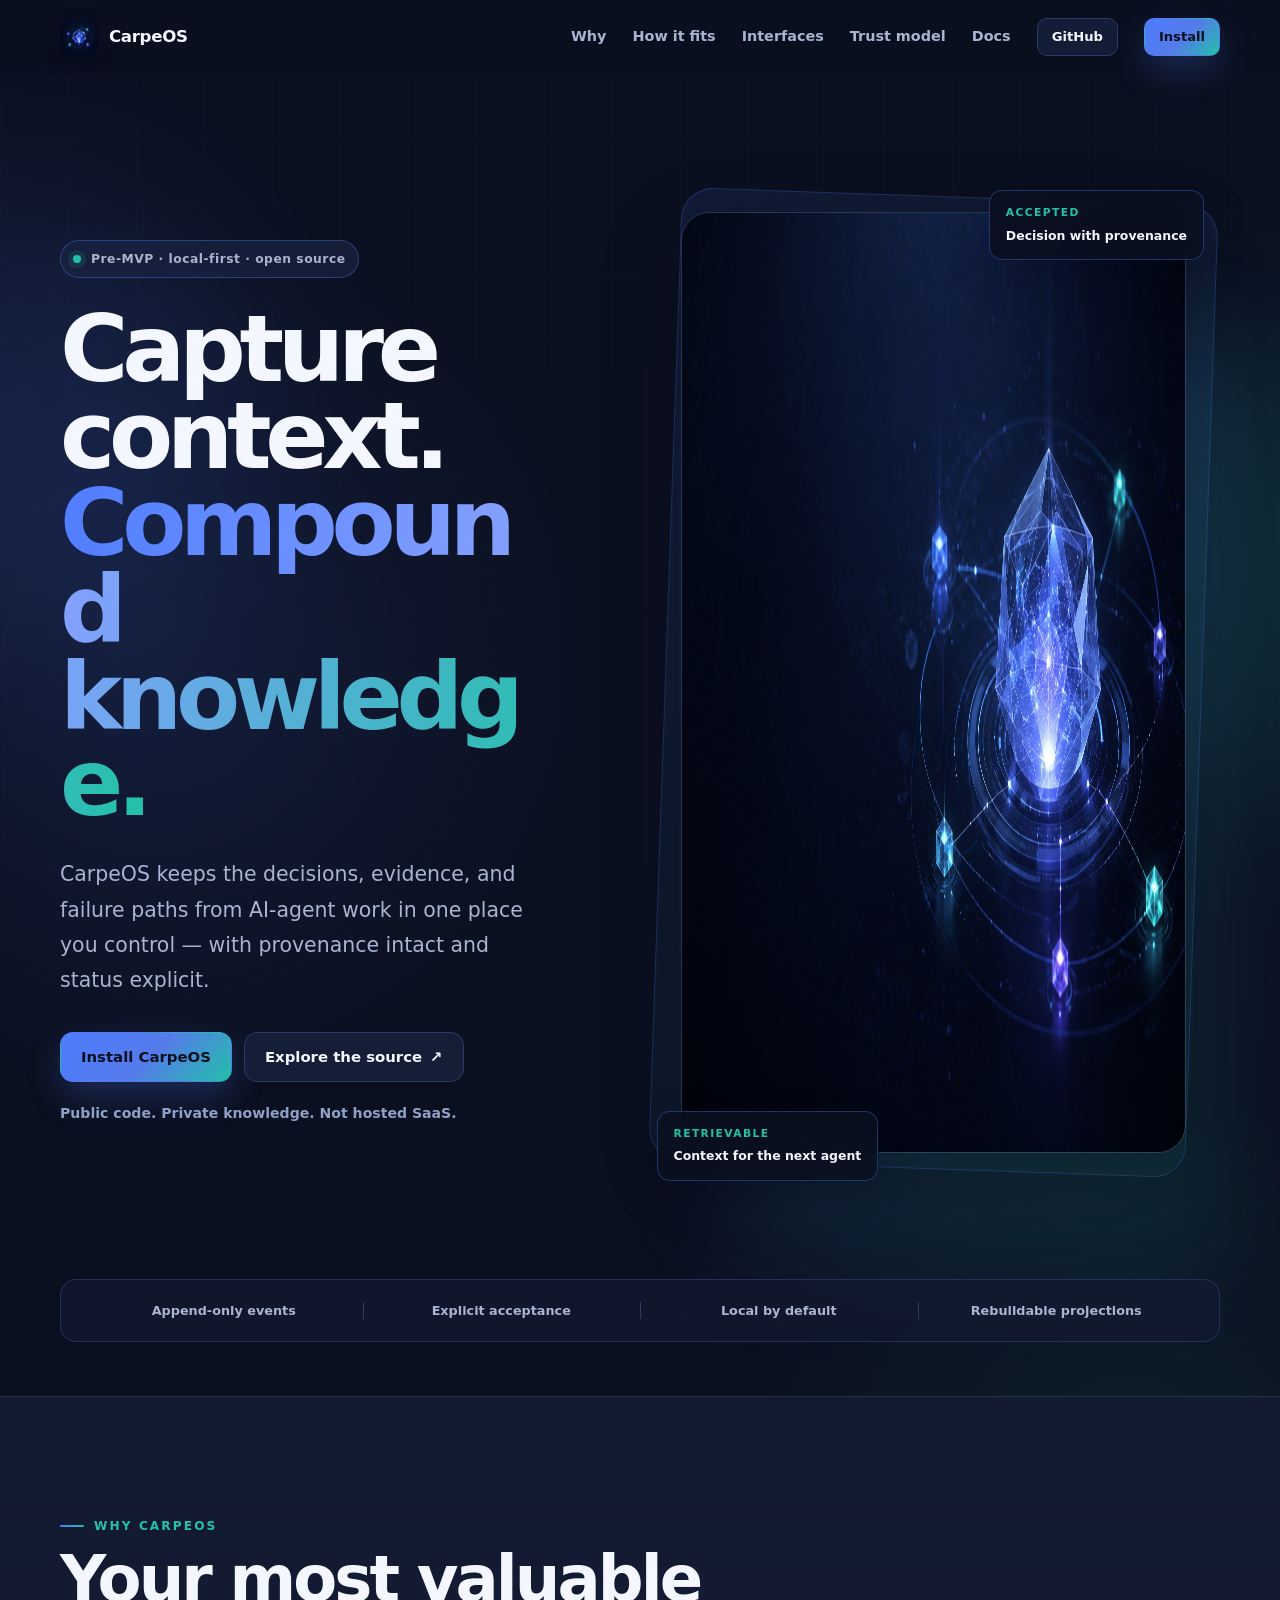
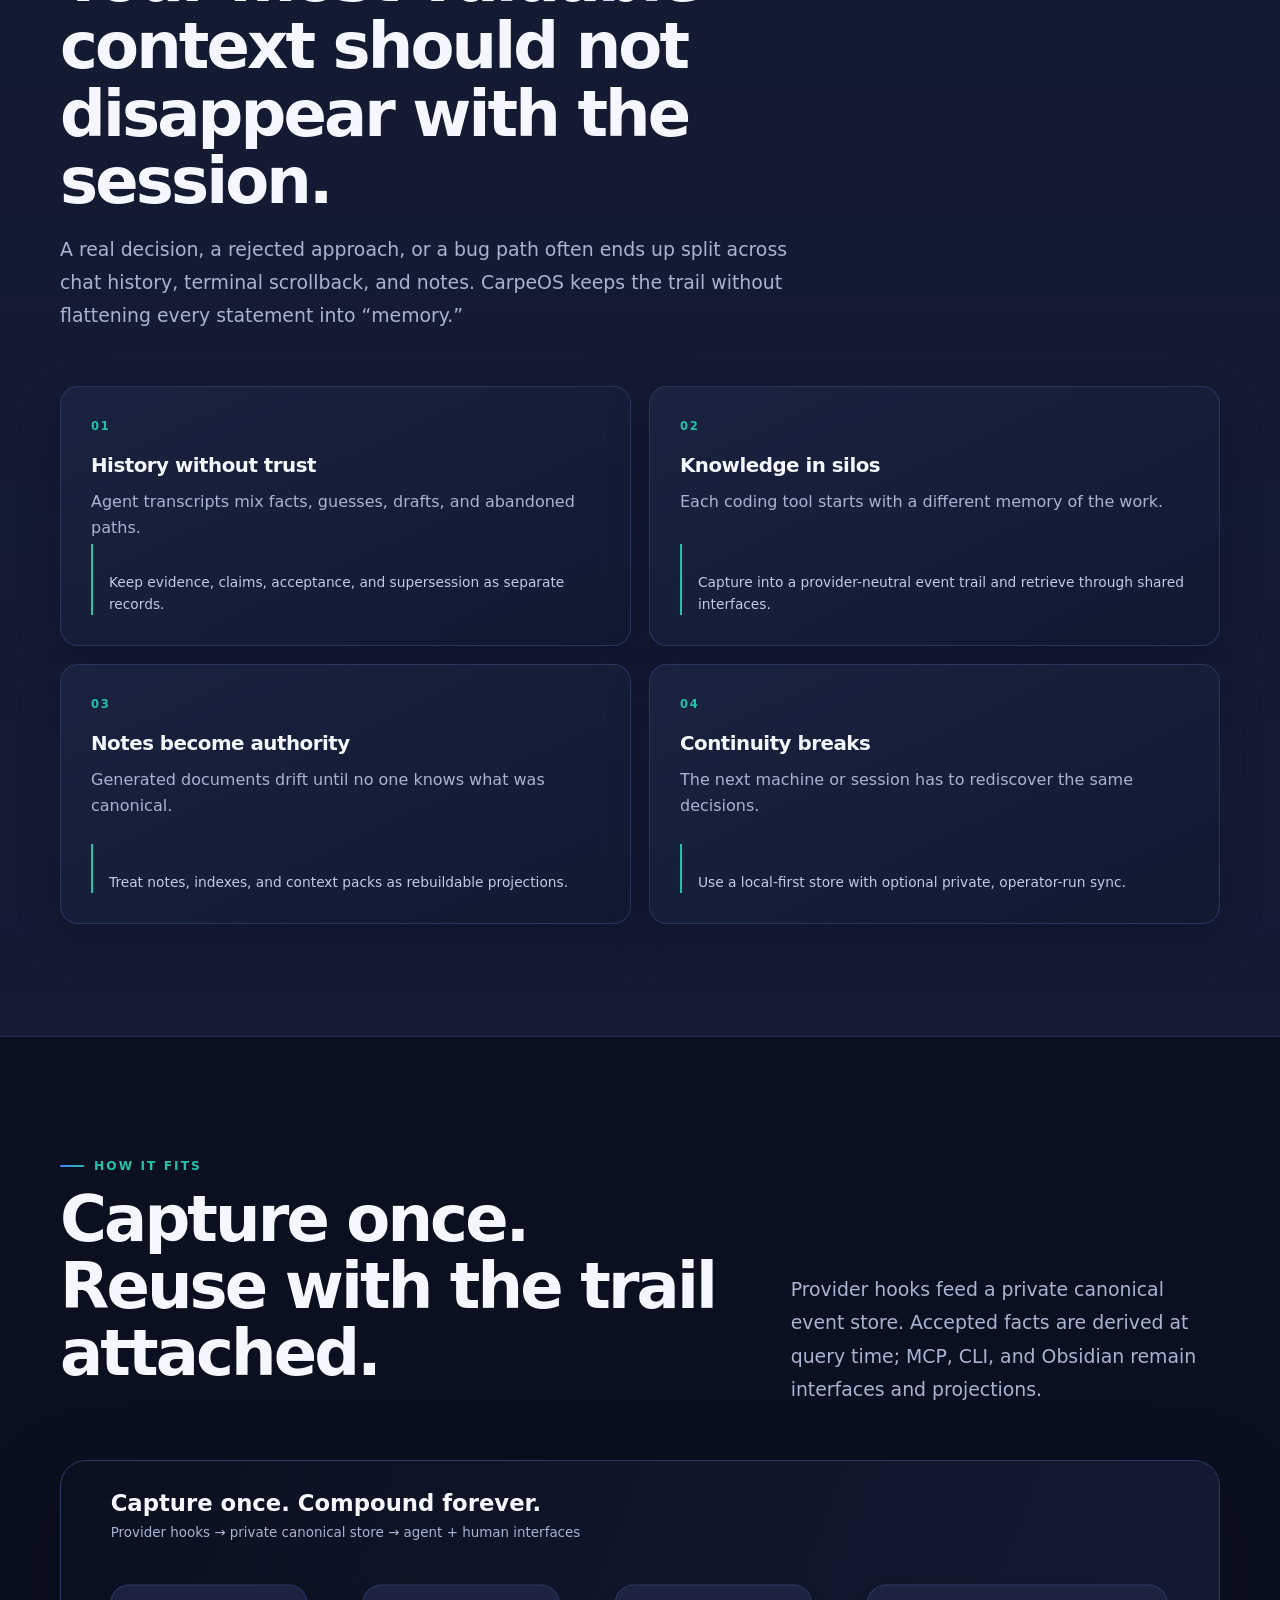
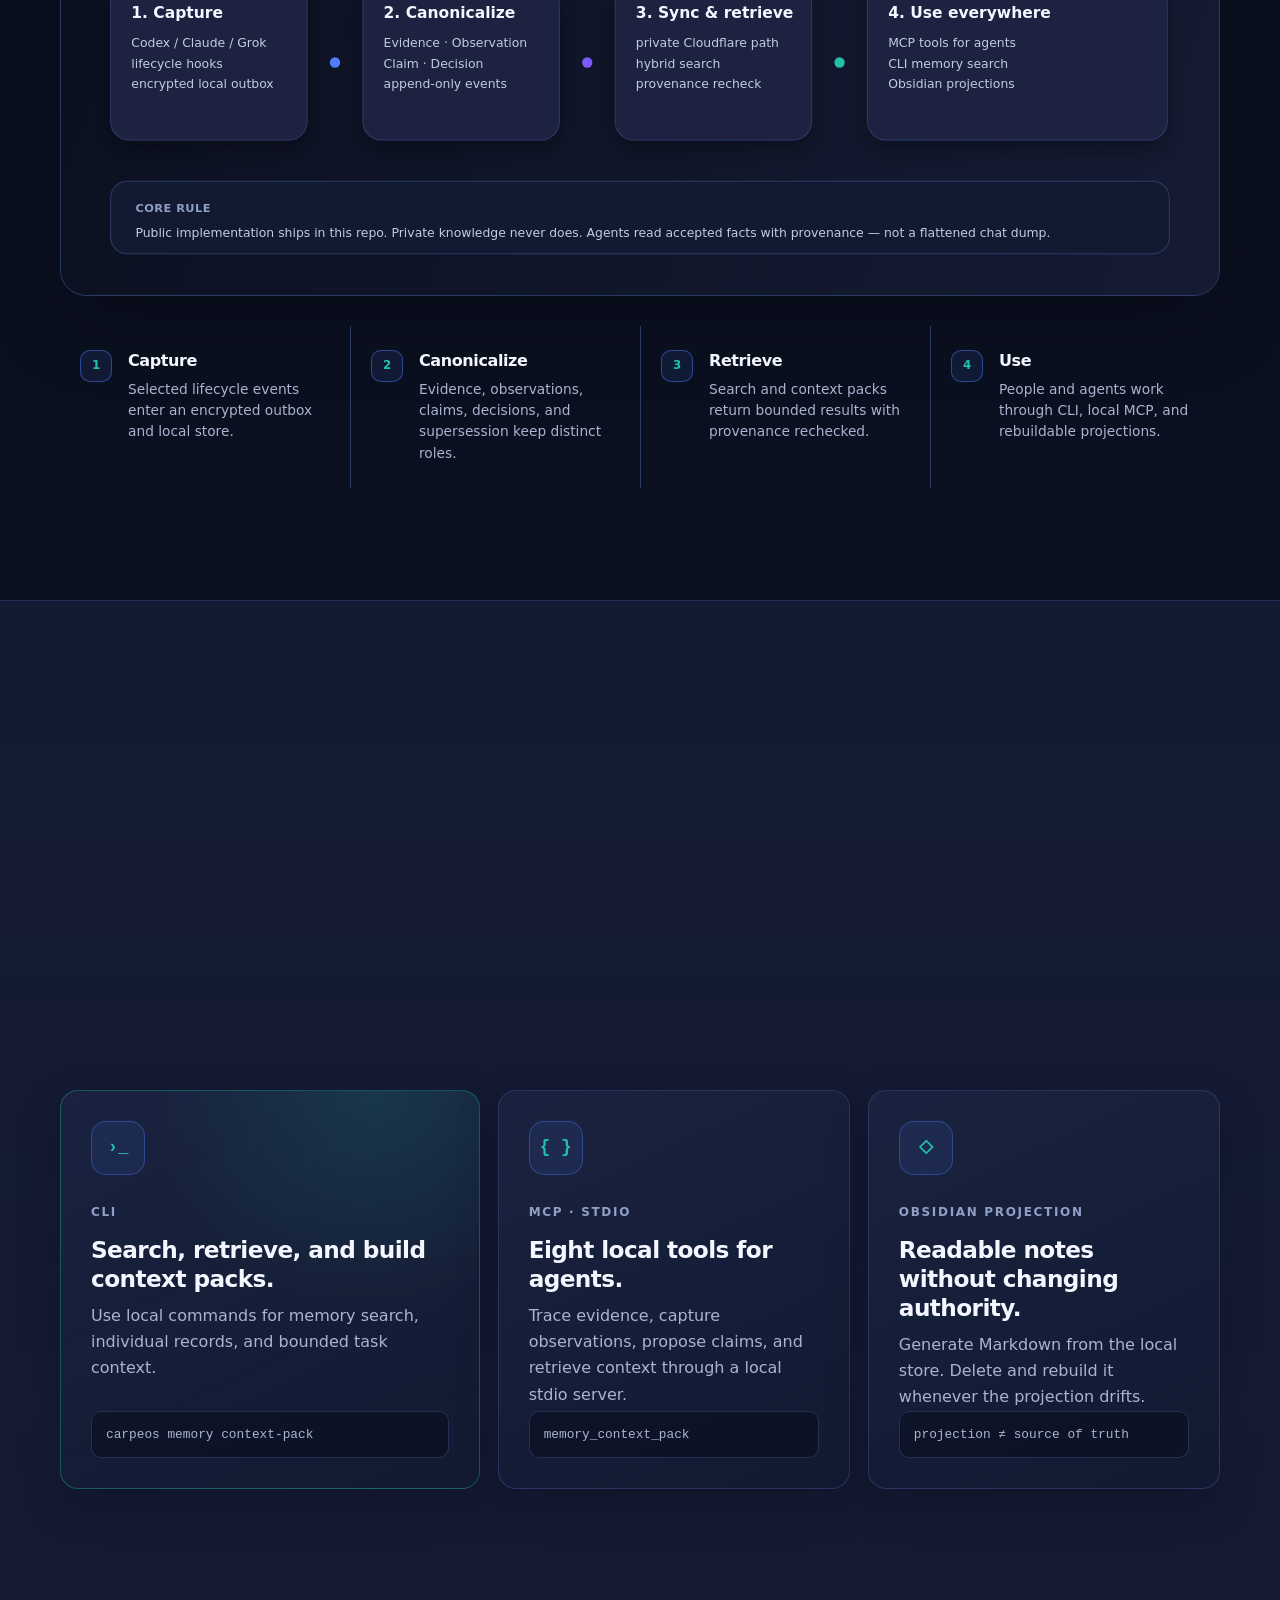
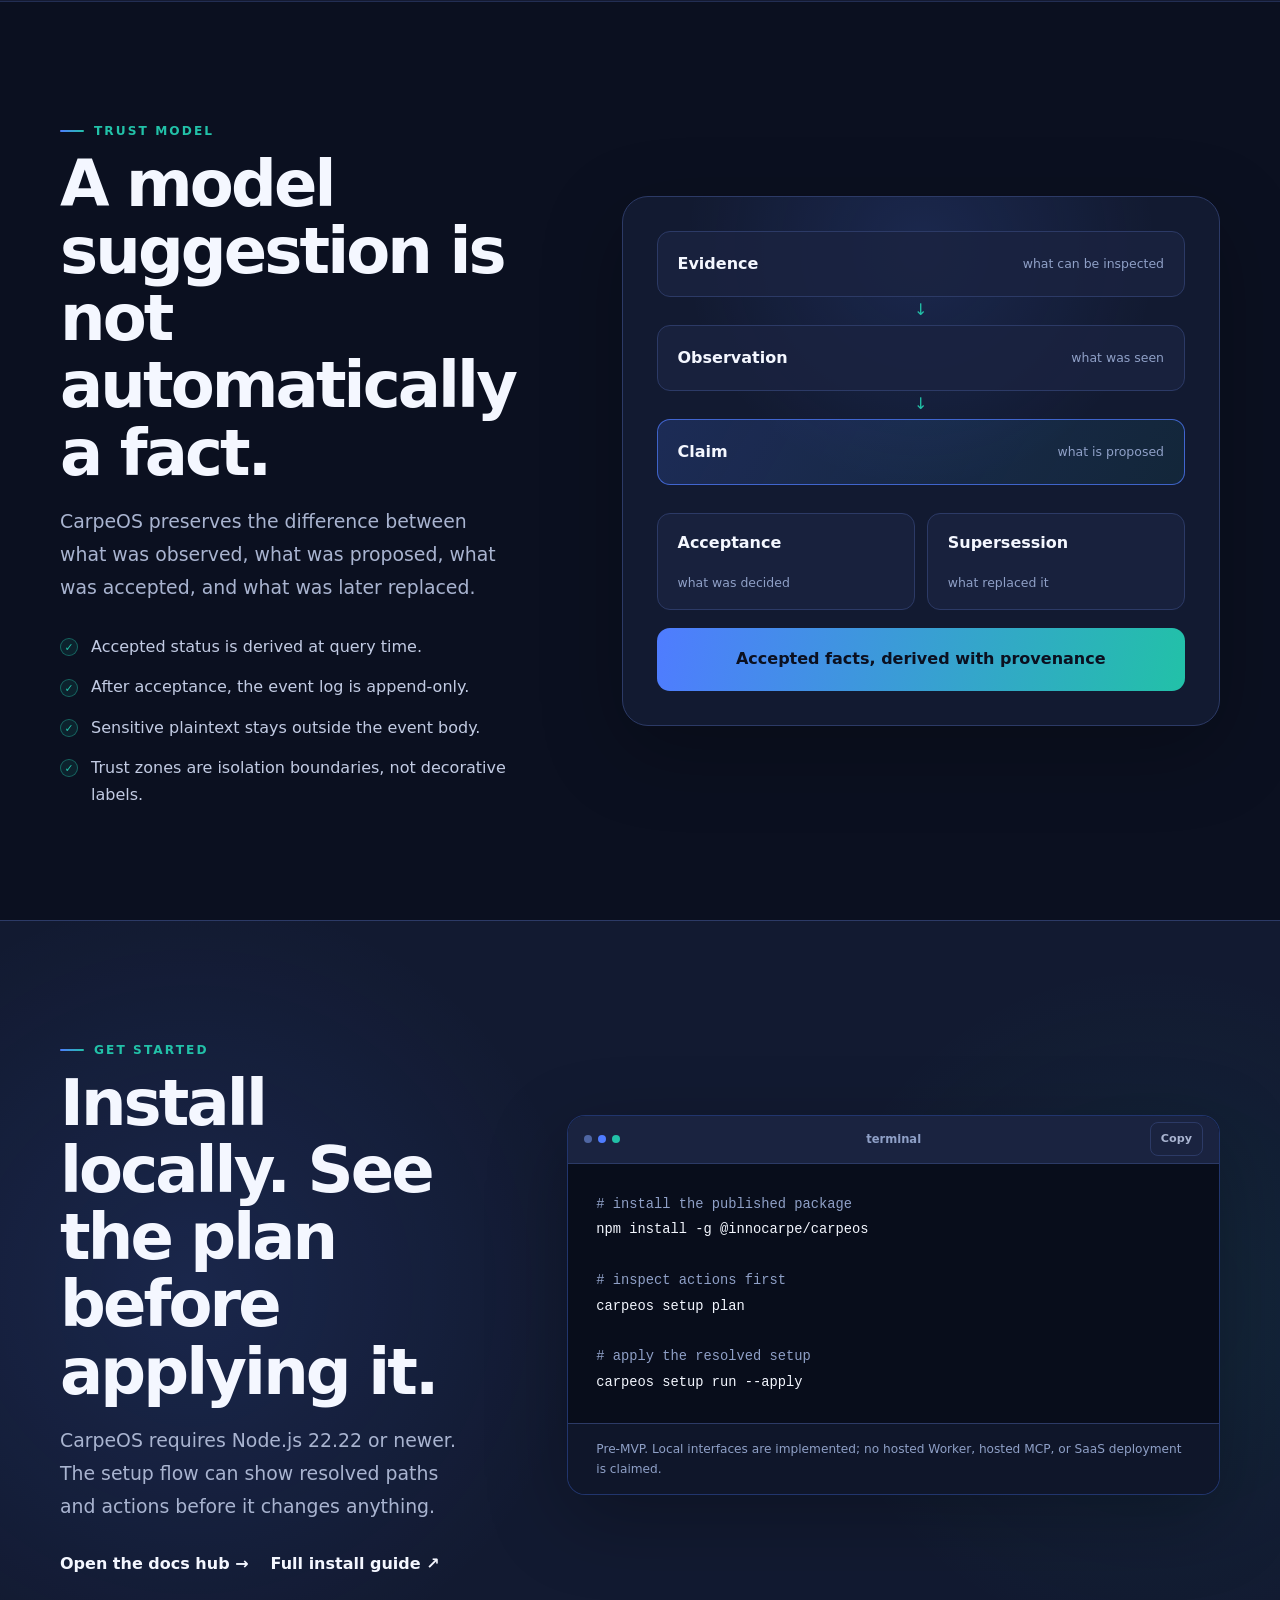
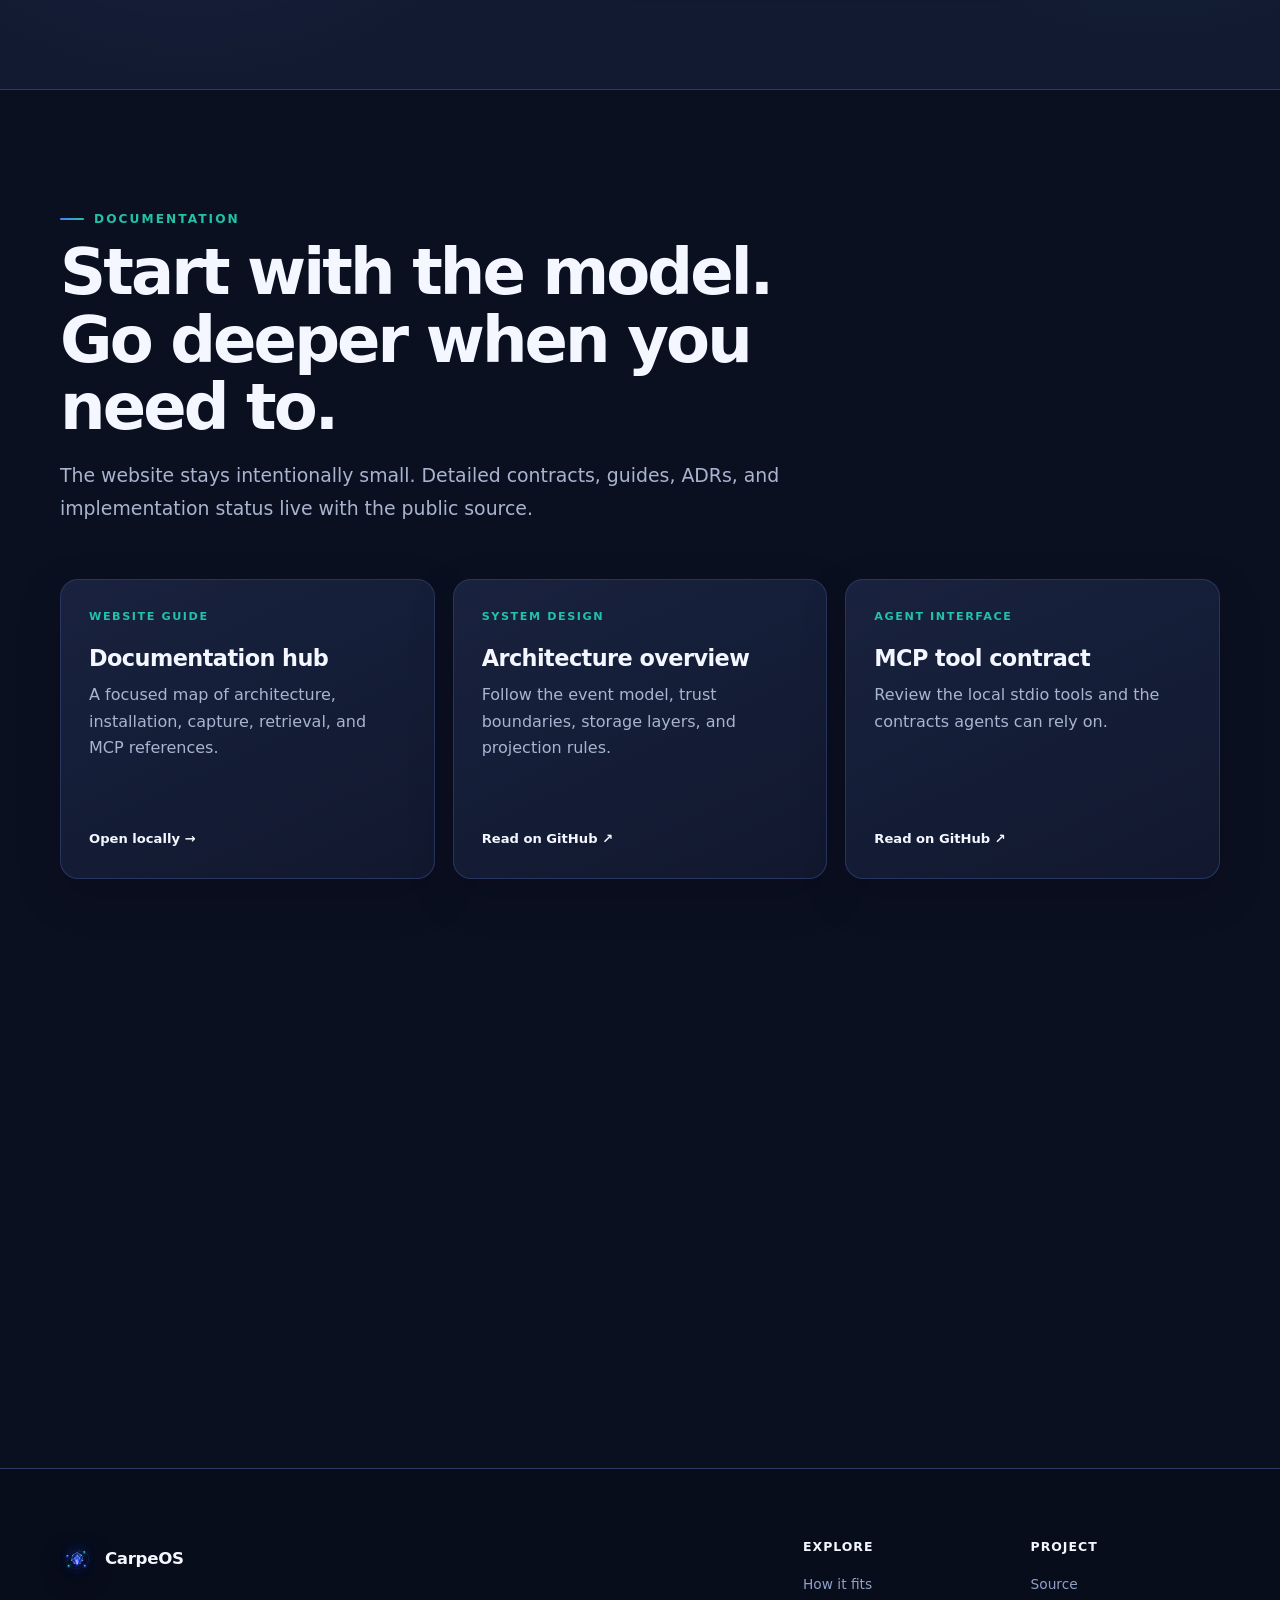
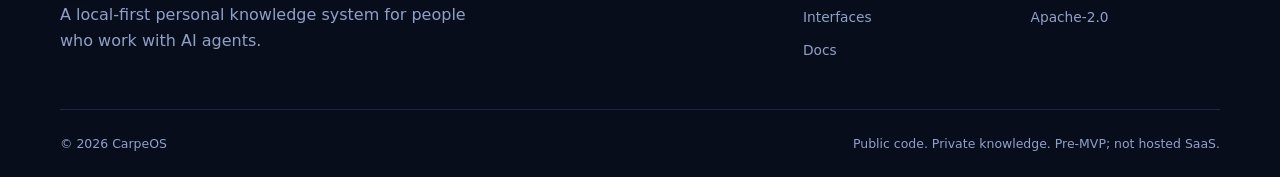
==== index.html @ fd65b2f2 "fix: harden progressive accessibility" ====
<!doctype html>
<html lang="en">
<head>
  <meta charset="utf-8">
  <meta name="viewport" content="width=device-width, initial-scale=1">
  <meta name="theme-color" content="#0B1020">
  <meta name="description" content="CarpeOS captures context from AI-agent work, preserves provenance, and makes accepted knowledge searchable through local CLI, MCP, and rebuildable projections.">
  <meta property="og:title" content="CarpeOS — Capture context. Compound knowledge.">
  <meta property="og:description" content="A local-first personal knowledge system for people who work with AI agents.">
  <meta property="og:type" content="website">
  <meta property="og:url" content="https://innocarpe.github.io/carpeos-website/">
  <meta property="og:image" content="https://innocarpe.github.io/carpeos-website/assets/readme-hero.jpg">
  <meta property="og:image:alt" content="A crystalline knowledge core connected to a network of nodes">
  <title>CarpeOS — Capture context. Compound knowledge.</title>
  <link rel="icon" href="assets/carpeos-mark.png" type="image/png">
  <link rel="stylesheet" href="css/styles.css">
  <script src="js/main.js" defer></script>
</head>
<body>
  <a class="skip-link" href="#main-content">Skip to content</a>

  <header class="site-header" data-header>
    <nav class="nav container" aria-label="Primary navigation">
      <a class="brand" href="#top" aria-label="CarpeOS home">
        <img src="assets/carpeos-mark.png" alt="" width="38" height="38">
        <span>CarpeOS</span>
      </a>

      <button class="nav-toggle" type="button" aria-expanded="false" aria-controls="primary-links" aria-label="Open navigation" data-nav-toggle>
        <span aria-hidden="true"></span>
        <span aria-hidden="true"></span>
      </button>

      <div class="nav-links" id="primary-links" data-nav-links>
        <a href="#why">Why</a>
        <a href="#how">How it fits</a>
        <a href="#interfaces">Interfaces</a>
        <a href="#model">Trust model</a>
        <a href="docs/index.html">Docs</a>
        <a class="button button-small button-ghost" href="https://github.com/innocarpe/carpeos" target="_blank" rel="noopener noreferrer">GitHub</a>
        <a class="button button-small button-primary" href="#install">Install</a>
      </div>
    </nav>
  </header>

  <main id="main-content" tabindex="-1">
    <section class="hero section" id="top" aria-labelledby="hero-title">
      <div class="hero-glow hero-glow-one" aria-hidden="true"></div>
      <div class="hero-glow hero-glow-two" aria-hidden="true"></div>
      <div class="container hero-grid">
        <div class="hero-copy">
          <div class="status-pill reveal">
            <span class="status-dot" aria-hidden="true"></span>
            Pre-MVP · local-first · open source
          </div>
          <h1 id="hero-title" class="reveal">Capture context.<br><span>Compound knowledge.</span></h1>
          <p class="hero-lede reveal">CarpeOS keeps the decisions, evidence, and failure paths from AI-agent work in one place you control — with provenance intact and status explicit.</p>
          <div class="hero-actions reveal">
            <a class="button button-primary" href="#install">Install CarpeOS</a>
            <a class="button button-secondary" href="https://github.com/innocarpe/carpeos" target="_blank" rel="noopener noreferrer">Explore the source <span aria-hidden="true">↗</span></a>
          </div>
          <p class="hero-note reveal">Public code. Private knowledge. Not hosted SaaS.</p>
        </div>

        <div class="hero-visual reveal">
          <div class="visual-frame">
            <img src="assets/readme-hero.jpg" alt="A crystalline knowledge core connected to a network of smaller nodes" width="1672" height="941">
            <div class="signal-card signal-card-one">
              <span>accepted</span>
              <strong>Decision with provenance</strong>
            </div>
            <div class="signal-card signal-card-two">
              <span>retrievable</span>
              <strong>Context for the next agent</strong>
            </div>
          </div>
        </div>
      </div>
      <div class="container trust-strip reveal" aria-label="Core principles">
        <span>Append-only events</span>
        <span>Explicit acceptance</span>
        <span>Local by default</span>
        <span>Rebuildable projections</span>
      </div>
    </section>

    <section class="section section-muted" id="why" aria-labelledby="why-title">
      <div class="container">
        <div class="section-heading reveal">
          <span class="eyebrow">Why CarpeOS</span>
          <h2 id="why-title">Your most valuable context should not disappear with the session.</h2>
          <p>A real decision, a rejected approach, or a bug path often ends up split across chat history, terminal scrollback, and notes. CarpeOS keeps the trail without flattening every statement into “memory.”</p>
        </div>

        <div class="problem-grid">
          <article class="problem-card reveal">
            <span class="card-index">01</span>
            <h3>History without trust</h3>
            <p>Agent transcripts mix facts, guesses, drafts, and abandoned paths.</p>
            <div class="card-resolution">Keep evidence, claims, acceptance, and supersession as separate records.</div>
          </article>
          <article class="problem-card reveal">
            <span class="card-index">02</span>
            <h3>Knowledge in silos</h3>
            <p>Each coding tool starts with a different memory of the work.</p>
            <div class="card-resolution">Capture into a provider-neutral event trail and retrieve through shared interfaces.</div>
          </article>
          <article class="problem-card reveal">
            <span class="card-index">03</span>
            <h3>Notes become authority</h3>
            <p>Generated documents drift until no one knows what was canonical.</p>
            <div class="card-resolution">Treat notes, indexes, and context packs as rebuildable projections.</div>
          </article>
          <article class="problem-card reveal">
            <span class="card-index">04</span>
            <h3>Continuity breaks</h3>
            <p>The next machine or session has to rediscover the same decisions.</p>
            <div class="card-resolution">Use a local-first store with optional private, operator-run sync.</div>
          </article>
        </div>
      </div>
    </section>

    <section class="section" id="how" aria-labelledby="how-title">
      <div class="container">
        <div class="section-heading section-heading-split reveal">
          <div>
            <span class="eyebrow">How it fits</span>
            <h2 id="how-title">Capture once. Reuse with the trail attached.</h2>
          </div>
          <p>Provider hooks feed a private canonical event store. Accepted facts are derived at query time; MCP, CLI, and Obsidian remain interfaces and projections.</p>
        </div>

        <figure class="architecture-frame reveal">
          <img src="assets/architecture-flow.svg" alt="CarpeOS flow from agent hooks through capture, canonicalization, retrieval, and MCP, CLI, and Obsidian interfaces" width="1120" height="420">
        </figure>

        <ol class="process-grid" aria-label="CarpeOS flow">
          <li class="process-step reveal">
            <span>1</span>
            <div><h3>Capture</h3><p>Selected lifecycle events enter an encrypted outbox and local store.</p></div>
          </li>
          <li class="process-step reveal">
            <span>2</span>
            <div><h3>Canonicalize</h3><p>Evidence, observations, claims, decisions, and supersession keep distinct roles.</p></div>
          </li>
          <li class="process-step reveal">
            <span>3</span>
            <div><h3>Retrieve</h3><p>Search and context packs return bounded results with provenance rechecked.</p></div>
          </li>
          <li class="process-step reveal">
            <span>4</span>
            <div><h3>Use</h3><p>People and agents work through CLI, local MCP, and rebuildable projections.</p></div>
          </li>
        </ol>
      </div>
    </section>

    <section class="section section-muted" id="interfaces" aria-labelledby="interfaces-title">
      <div class="container">
        <div class="section-heading reveal">
          <span class="eyebrow">Local interfaces</span>
          <h2 id="interfaces-title">The same knowledge trail, available where work happens.</h2>
          <p>Current interfaces are local and pre-MVP. They expose the same underlying model without turning a projection into the source of truth.</p>
        </div>

        <div class="interface-grid">
          <article class="interface-card interface-card-featured reveal">
            <div class="interface-icon" aria-hidden="true">›_</div>
            <span class="interface-label">CLI</span>
            <h3>Search, retrieve, and build context packs.</h3>
            <p>Use local commands for memory search, individual records, and bounded task context.</p>
            <code>carpeos memory context-pack</code>
          </article>
          <article class="interface-card reveal">
            <div class="interface-icon" aria-hidden="true">{ }</div>
            <span class="interface-label">MCP · stdio</span>
            <h3>Eight local tools for agents.</h3>
            <p>Trace evidence, capture observations, propose claims, and retrieve context through a local stdio server.</p>
            <code>memory_context_pack</code>
          </article>
          <article class="interface-card reveal">
            <div class="interface-icon" aria-hidden="true">◇</div>
            <span class="interface-label">Obsidian projection</span>
            <h3>Readable notes without changing authority.</h3>
            <p>Generate Markdown from the local store. Delete and rebuild it whenever the projection drifts.</p>
            <code>projection ≠ source of truth</code>
          </article>
        </div>
      </div>
    </section>

    <section class="section" id="model" aria-labelledby="model-title">
      <div class="container model-grid">
        <div class="model-copy reveal">
          <span class="eyebrow">Trust model</span>
          <h2 id="model-title">A model suggestion is not automatically a fact.</h2>
          <p>CarpeOS preserves the difference between what was observed, what was proposed, what was accepted, and what was later replaced.</p>
          <ul class="check-list">
            <li>Accepted status is derived at query time.</li>
            <li>After acceptance, the event log is append-only.</li>
            <li>Sensitive plaintext stays outside the event body.</li>
            <li>Trust zones are isolation boundaries, not decorative labels.</li>
          </ul>
        </div>

        <div class="model-stack reveal" aria-label="Knowledge status progression">
          <div class="model-node"><span>Evidence</span><small>what can be inspected</small></div>
          <div class="model-arrow" aria-hidden="true">↓</div>
          <div class="model-node"><span>Observation</span><small>what was seen</small></div>
          <div class="model-arrow" aria-hidden="true">↓</div>
          <div class="model-node model-node-accent"><span>Claim</span><small>what is proposed</small></div>
          <div class="model-branch">
            <div class="model-node"><span>Acceptance</span><small>what was decided</small></div>
            <div class="model-node"><span>Supersession</span><small>what replaced it</small></div>
          </div>
          <div class="model-result">Accepted facts, derived with provenance</div>
        </div>
      </div>
    </section>

    <section class="section section-install" id="install" aria-labelledby="install-title">
      <div class="container install-grid">
        <div class="install-copy reveal">
          <span class="eyebrow">Get started</span>
          <h2 id="install-title">Install locally. See the plan before applying it.</h2>
          <p>CarpeOS requires Node.js 22.22 or newer. The setup flow can show resolved paths and actions before it changes anything.</p>
          <div class="install-links">
            <a href="docs/index.html">Open the docs hub <span aria-hidden="true">→</span></a>
            <a href="https://github.com/innocarpe/carpeos/blob/main/docs/guides/one-stop-install.md" target="_blank" rel="noopener noreferrer">Full install guide <span aria-hidden="true">↗</span></a>
          </div>
        </div>

        <div class="terminal reveal" aria-label="Install commands">
          <div class="terminal-bar">
            <span class="terminal-dots" aria-hidden="true"><i></i><i></i><i></i></span>
            <span>terminal</span>
            <button class="copy-button" type="button" data-copy-target="install-code" aria-live="polite" aria-atomic="true">Copy</button>
          </div>
          <pre id="install-code"><code><span class="comment"># install the published package</span>
npm install -g @innocarpe/carpeos

<span class="comment"># inspect actions first</span>
carpeos setup plan

<span class="comment"># apply the resolved setup</span>
carpeos setup run --apply</code></pre>
          <p class="terminal-footnote">Pre-MVP. Local interfaces are implemented; no hosted Worker, hosted MCP, or SaaS deployment is claimed.</p>
        </div>
      </div>
    </section>

    <section class="section" id="docs" aria-labelledby="docs-title">
      <div class="container">
        <div class="section-heading reveal">
          <span class="eyebrow">Documentation</span>
          <h2 id="docs-title">Start with the model. Go deeper when you need to.</h2>
          <p>The website stays intentionally small. Detailed contracts, guides, ADRs, and implementation status live with the public source.</p>
        </div>

        <div class="docs-grid">
          <a class="docs-card reveal" href="docs/index.html">
            <span>Website guide</span>
            <h3>Documentation hub</h3>
            <p>A focused map of architecture, installation, capture, retrieval, and MCP references.</p>
            <strong>Open locally <span aria-hidden="true">→</span></strong>
          </a>
          <a class="docs-card reveal" href="https://github.com/innocarpe/carpeos/blob/main/docs/architecture/overview.md" target="_blank" rel="noopener noreferrer">
            <span>System design</span>
            <h3>Architecture overview</h3>
            <p>Follow the event model, trust boundaries, storage layers, and projection rules.</p>
            <strong>Read on GitHub <span aria-hidden="true">↗</span></strong>
          </a>
          <a class="docs-card reveal" href="https://github.com/innocarpe/carpeos/blob/main/docs/contracts/mcp-tools-v1.md" target="_blank" rel="noopener noreferrer">
            <span>Agent interface</span>
            <h3>MCP tool contract</h3>
            <p>Review the local stdio tools and the contracts agents can rely on.</p>
            <strong>Read on GitHub <span aria-hidden="true">↗</span></strong>
          </a>
        </div>
      </div>
    </section>

    <section class="closing-cta" aria-labelledby="closing-title">
      <div class="container closing-inner reveal">
        <div>
          <span class="eyebrow">Keep the trail</span>
          <h2 id="closing-title">Give the next session more than a transcript.</h2>
        </div>
        <div class="closing-actions">
          <a class="button button-primary" href="#install">Install CarpeOS</a>
          <a class="button button-secondary" href="https://github.com/innocarpe/carpeos" target="_blank" rel="noopener noreferrer">View source</a>
        </div>
      </div>
    </section>
  </main>

  <footer class="site-footer">
    <div class="container footer-grid">
      <div class="footer-brand">
        <a class="brand" href="#top">
          <img src="assets/carpeos-mark.png" alt="" width="34" height="34">
          <span>CarpeOS</span>
        </a>
        <p>A local-first personal knowledge system for people who work with AI agents.</p>
      </div>
      <div class="footer-links">
        <div><strong>Explore</strong><a href="#how">How it fits</a><a href="#interfaces">Interfaces</a><a href="docs/index.html">Docs</a></div>
        <div><strong>Project</strong><a href="https://github.com/innocarpe/carpeos" target="_blank" rel="noopener noreferrer">Source</a><a href="https://github.com/innocarpe/carpeos/blob/main/LICENSE" target="_blank" rel="noopener noreferrer">Apache-2.0</a></div>
      </div>
    </div>
    <div class="container footer-bottom">
      <span>© <span data-year>2026</span> CarpeOS</span>
      <span>Public code. Private knowledge. Pre-MVP; not hosted SaaS.</span>
    </div>
  </footer>
</body>
</html>
---- css/styles.css ----
/* CarpeOS website — original static design system */

:root {
  color-scheme: dark;
  --bg-0: #0b1020;
  --bg-1: #151b33;
  --surface-0: #1a2340;
  --surface-1: #121a31;
  --surface-2: #202b4d;
  --stroke: #2c3a66;
  --stroke-strong: #4f66a3;
  --text-0: #f4f7ff;
  --text-1: #c2cbe3;
  --text-2: #a9b4d0;
  --text-3: #8fa0c7;
  --accent-0: #4f7cff;
  --accent-1: #22c1a8;
  --shadow-soft: 0 24px 80px rgba(0, 0, 0, 0.26);
  --shadow-card: 0 16px 44px rgba(2, 6, 23, 0.22);
  --radius-md: 18px;
  --radius-lg: 26px;
  --radius-xl: 34px;
  --container: 1160px;
  --nav-height: 74px;
  --ease-out: cubic-bezier(0.22, 1, 0.36, 1);
}

*,
*::before,
*::after {
  box-sizing: border-box;
}

html {
  scroll-behavior: smooth;
  overflow-x: hidden;
  scroll-padding-top: calc(var(--nav-height) + 22px);
  background: var(--bg-0);
}

body {
  margin: 0;
  min-width: 320px;
  overflow-x: hidden;
  background:
    radial-gradient(circle at 12% 8%, rgba(79, 124, 255, 0.12), transparent 28rem),
    radial-gradient(circle at 88% 18%, rgba(34, 193, 168, 0.08), transparent 24rem),
    var(--bg-0);
  color: var(--text-1);
  font-family: Inter, ui-sans-serif, system-ui, -apple-system, BlinkMacSystemFont, "Segoe UI", sans-serif;
  font-size: 16px;
  line-height: 1.65;
  text-rendering: optimizeLegibility;
  -webkit-font-smoothing: antialiased;
}

img,
picture,
svg {
  display: block;
  max-width: 100%;
}

button,
a {
  -webkit-tap-highlight-color: transparent;
}

button,
input,
textarea,
select {
  font: inherit;
}

a {
  color: inherit;
  text-decoration: none;
}

a:focus-visible,
button:focus-visible {
  outline: 3px solid var(--accent-1);
  outline-offset: 4px;
  border-radius: 6px;
}

::selection {
  background: rgba(79, 124, 255, 0.42);
  color: var(--text-0);
}

.skip-link {
  position: fixed;
  z-index: 1000;
  top: 14px;
  left: 16px;
  padding: 11px 16px;
  transform: translateY(-150%);
  border: 1px solid var(--accent-1);
  border-radius: 10px;
  background: var(--bg-0);
  color: var(--text-0);
  font-weight: 700;
  transition: transform 160ms ease;
}

.skip-link:focus {
  transform: translateY(0);
}

.container {
  width: min(calc(100% - 40px), var(--container));
  margin-inline: auto;
}

.section {
  position: relative;
  padding: 112px 0;
}

.section-muted {
  border-block: 1px solid rgba(44, 58, 102, 0.65);
  background:
    linear-gradient(180deg, rgba(18, 26, 49, 0.86), rgba(21, 27, 51, 0.68)),
    var(--bg-1);
}

.section-heading {
  max-width: 760px;
  margin-bottom: 54px;
}

.section-heading-split {
  display: grid;
  max-width: none;
  grid-template-columns: minmax(0, 1.1fr) minmax(280px, 0.7fr);
  gap: 56px;
  align-items: end;
}

.section-heading h2,
.model-copy h2,
.install-copy h2,
.closing-inner h2 {
  margin: 10px 0 18px;
  color: var(--text-0);
  font-size: clamp(2.2rem, 5vw, 4rem);
  line-height: 1.05;
  letter-spacing: -0.045em;
}

.section-heading p,
.model-copy > p,
.install-copy > p {
  margin: 0;
  color: var(--text-2);
  font-size: clamp(1rem, 1.7vw, 1.18rem);
  line-height: 1.75;
}

.eyebrow {
  display: inline-flex;
  align-items: center;
  gap: 10px;
  color: var(--accent-1);
  font-size: 0.76rem;
  font-weight: 800;
  letter-spacing: 0.17em;
  text-transform: uppercase;
}

.eyebrow::before {
  width: 24px;
  height: 2px;
  border-radius: 999px;
  background: linear-gradient(90deg, var(--accent-0), var(--accent-1));
  content: "";
}

/* Navigation */

.site-header {
  position: fixed;
  z-index: 100;
  inset: 0 0 auto;
  border-bottom: 1px solid transparent;
  background: rgba(11, 16, 32, 0.4);
  backdrop-filter: blur(16px);
  transition: background 220ms ease, border-color 220ms ease, box-shadow 220ms ease;
}

.site-header.is-scrolled {
  border-color: rgba(44, 58, 102, 0.78);
  background: rgba(11, 16, 32, 0.9);
  box-shadow: 0 12px 38px rgba(0, 0, 0, 0.2);
}

.nav {
  display: flex;
  min-height: var(--nav-height);
  align-items: center;
  justify-content: space-between;
  gap: 28px;
}

.brand {
  display: inline-flex;
  min-height: 44px;
  align-items: center;
  gap: 11px;
  color: var(--text-0);
  font-size: 1.04rem;
  font-weight: 800;
  letter-spacing: -0.02em;
}

.brand img {
  border-radius: 10px;
  box-shadow: 0 7px 18px rgba(3, 8, 25, 0.35);
}

.nav-links {
  display: flex;
  align-items: center;
  gap: 26px;
  color: var(--text-2);
  font-size: 0.9rem;
  font-weight: 650;
}

.nav-links > a:not(.button) {
  position: relative;
  padding: 10px 0;
  transition: color 160ms ease;
}

.nav-links > a:not(.button)::after {
  position: absolute;
  right: 0;
  bottom: 5px;
  left: 0;
  height: 1px;
  transform: scaleX(0);
  transform-origin: left;
  background: var(--accent-1);
  content: "";
  transition: transform 180ms ease;
}

.nav-links > a:not(.button):hover,
.nav-links > a:not(.button):focus-visible {
  color: var(--text-0);
}

.nav-links > a:not(.button):hover::after {
  transform: scaleX(1);
}

.nav-toggle {
  display: none;
  width: 46px;
  height: 46px;
  align-items: center;
  justify-content: center;
  flex-direction: column;
  gap: 6px;
  border: 1px solid var(--stroke);
  border-radius: 12px;
  background: var(--surface-1);
  color: var(--text-0);
  cursor: pointer;
}

.nav-toggle span {
  width: 20px;
  height: 2px;
  border-radius: 99px;
  background: currentColor;
  transition: transform 180ms ease;
}

.nav-toggle[aria-expanded="true"] span:first-child {
  transform: translateY(4px) rotate(45deg);
}

.nav-toggle[aria-expanded="true"] span:last-child {
  transform: translateY(-4px) rotate(-45deg);
}

/* Buttons */

.button {
  display: inline-flex;
  min-height: 50px;
  align-items: center;
  justify-content: center;
  gap: 8px;
  padding: 13px 20px;
  border: 1px solid transparent;
  border-radius: 13px;
  font-size: 0.93rem;
  font-weight: 780;
  line-height: 1;
  transition: transform 180ms var(--ease-out), border-color 180ms ease, background 180ms ease, box-shadow 180ms ease;
}

.button:hover {
  transform: translateY(-2px);
}

.button-primary {
  background: linear-gradient(135deg, var(--accent-0), #557bea 52%, var(--accent-1));
  color: var(--bg-0);
  box-shadow: 0 14px 34px rgba(79, 124, 255, 0.24);
}

.button-primary:hover {
  box-shadow: 0 18px 44px rgba(79, 124, 255, 0.34);
}

.button-secondary,
.button-ghost {
  border-color: var(--stroke);
  background: rgba(26, 35, 64, 0.72);
  color: var(--text-0);
}

.button-secondary:hover,
.button-ghost:hover {
  border-color: var(--stroke-strong);
  background: var(--surface-2);
}

.button-small {
  min-height: 38px;
  padding: 9px 14px;
  border-radius: 10px;
  font-size: 0.82rem;
}

/* Hero */

.hero {
  min-height: 100svh;
  padding-top: calc(var(--nav-height) + 104px);
  padding-bottom: 54px;
  overflow: hidden;
}

.hero::before {
  position: absolute;
  inset: 0;
  opacity: 0.26;
  background-image:
    linear-gradient(rgba(79, 124, 255, 0.09) 1px, transparent 1px),
    linear-gradient(90deg, rgba(79, 124, 255, 0.09) 1px, transparent 1px);
  background-size: 68px 68px;
  mask-image: linear-gradient(to bottom, black, transparent 74%);
  content: "";
  pointer-events: none;
}

.hero-glow {
  position: absolute;
  width: 460px;
  height: 460px;
  border-radius: 50%;
  filter: blur(90px);
  opacity: 0.12;
  pointer-events: none;
}

.hero-glow-one {
  top: 13%;
  left: -220px;
  background: var(--accent-0);
}

.hero-glow-two {
  top: 24%;
  right: -260px;
  background: var(--accent-1);
}

.hero-grid {
  position: relative;
  z-index: 1;
  display: grid;
  grid-template-columns: minmax(0, 0.92fr) minmax(420px, 1.08fr);
  gap: clamp(52px, 8vw, 98px);
  align-items: center;
}

.hero-copy {
  min-width: 0;
}

.status-pill {
  display: inline-flex;
  max-width: 100%;
  align-items: center;
  flex-wrap: wrap;
  gap: 10px;
  margin-bottom: 28px;
  padding: 8px 12px;
  border: 1px solid rgba(79, 124, 255, 0.36);
  border-radius: 999px;
  background: rgba(26, 35, 64, 0.72);
  color: var(--text-2);
  font-size: 0.77rem;
  font-weight: 750;
  letter-spacing: 0.04em;
  overflow-wrap: anywhere;
}

.status-dot {
  width: 8px;
  height: 8px;
  border-radius: 50%;
  background: var(--accent-1);
  box-shadow: 0 0 0 5px rgba(34, 193, 168, 0.12);
}

.hero h1 {
  margin: 0;
  color: var(--text-0);
  font-size: clamp(3.8rem, 7.3vw, 6.8rem);
  line-height: 0.93;
  letter-spacing: -0.068em;
  overflow-wrap: anywhere;
}

.hero h1 span {
  color: var(--accent-1);
}

@supports ((background-clip: text) or (-webkit-background-clip: text)) {
  .hero h1 span {
    background: linear-gradient(100deg, var(--accent-0), #83a0ff 43%, var(--accent-1));
    -webkit-background-clip: text;
    background-clip: text;
    color: transparent;
  }
}

.hero-lede {
  max-width: 660px;
  margin: 30px 0 0;
  color: var(--text-2);
  font-size: clamp(1.08rem, 2vw, 1.28rem);
  line-height: 1.72;
}

.hero-actions {
  display: flex;
  flex-wrap: wrap;
  gap: 12px;
  margin-top: 34px;
}

.hero-note {
  margin: 20px 0 0;
  color: var(--text-3);
  font-size: 0.88rem;
  font-weight: 600;
}

.hero-visual {
  position: relative;
  padding: 34px;
}

.visual-frame {
  position: relative;
  isolation: isolate;
}

.visual-frame::before,
.visual-frame::after {
  position: absolute;
  z-index: -1;
  border-radius: 32px;
  content: "";
}

.visual-frame::before {
  inset: -16px;
  border: 1px solid rgba(79, 124, 255, 0.25);
  background: linear-gradient(145deg, rgba(79, 124, 255, 0.1), rgba(34, 193, 168, 0.06));
  transform: rotate(2deg);
}

.visual-frame::after {
  inset: 14% -8% -11% 12%;
  background: linear-gradient(135deg, rgba(79, 124, 255, 0.2), rgba(34, 193, 168, 0.12));
  filter: blur(52px);
}

.visual-frame > img {
  width: 100%;
  border: 1px solid rgba(143, 160, 199, 0.2);
  border-radius: 28px;
  box-shadow: var(--shadow-soft);
}

.signal-card {
  position: absolute;
  display: grid;
  min-width: 188px;
  gap: 4px;
  padding: 13px 16px;
  border: 1px solid rgba(79, 124, 255, 0.34);
  border-radius: 13px;
  background: rgba(11, 16, 32, 0.9);
  box-shadow: var(--shadow-card);
  backdrop-filter: blur(14px);
}

.signal-card span {
  color: var(--accent-1);
  font-size: 0.67rem;
  font-weight: 800;
  letter-spacing: 0.13em;
  text-transform: uppercase;
}

.signal-card strong {
  color: var(--text-0);
  font-size: 0.78rem;
}

.signal-card-one {
  top: -22px;
  right: -18px;
}

.signal-card-two {
  bottom: -28px;
  left: -24px;
}

.trust-strip {
  position: relative;
  z-index: 2;
  display: grid;
  margin-top: 92px;
  padding: 20px 24px;
  border: 1px solid rgba(44, 58, 102, 0.72);
  border-radius: 16px;
  grid-template-columns: repeat(4, 1fr);
  background: rgba(18, 26, 49, 0.72);
}

.trust-strip span {
  position: relative;
  padding: 0 18px;
  color: var(--text-2);
  font-size: 0.8rem;
  font-weight: 700;
  text-align: center;
}

.trust-strip span + span::before {
  position: absolute;
  top: 10%;
  left: 0;
  width: 1px;
  height: 80%;
  background: var(--stroke);
  content: "";
}

/* Problem cards */

.problem-grid {
  display: grid;
  grid-template-columns: repeat(2, minmax(0, 1fr));
  gap: 18px;
}

.problem-card,
.interface-card,
.docs-card {
  position: relative;
  overflow: hidden;
  border: 1px solid rgba(44, 58, 102, 0.86);
  border-radius: var(--radius-md);
  background: linear-gradient(155deg, rgba(26, 35, 64, 0.96), rgba(18, 26, 49, 0.88));
  box-shadow: var(--shadow-card);
  transition: transform 220ms var(--ease-out), border-color 220ms ease, box-shadow 220ms ease;
}

.problem-card:hover,
.interface-card:hover,
.docs-card:hover {
  transform: translateY(-5px);
  border-color: rgba(79, 124, 255, 0.62);
  box-shadow: 0 22px 54px rgba(0, 0, 0, 0.28);
}

.problem-card {
  display: flex;
  min-height: 260px;
  padding: 30px;
  flex-direction: column;
}

.card-index {
  color: var(--accent-1);
  font-size: 0.72rem;
  font-weight: 850;
  letter-spacing: 0.16em;
}

.problem-card h3,
.interface-card h3,
.docs-card h3,
.process-step h3 {
  margin: 18px 0 10px;
  color: var(--text-0);
  font-size: 1.24rem;
  line-height: 1.25;
  letter-spacing: -0.025em;
}

.problem-card p,
.interface-card p,
.docs-card p,
.process-step p {
  margin: 0;
  color: var(--text-2);
}

.card-resolution {
  margin-top: auto;
  padding: 28px 0 0 16px;
  border-left: 2px solid var(--accent-1);
  color: var(--text-1);
  font-size: 0.86rem;
  line-height: 1.55;
}

/* Architecture */

.architecture-frame {
  margin: 0;
  overflow: hidden;
  border: 1px solid var(--stroke);
  border-radius: var(--radius-lg);
  background: var(--surface-1);
  box-shadow: var(--shadow-soft);
}

.architecture-frame img {
  width: 100%;
  height: auto;
}

.process-grid {
  display: grid;
  margin: 30px 0 0;
  padding: 0;
  grid-template-columns: repeat(4, minmax(0, 1fr));
  list-style: none;
}

.process-step {
  position: relative;
  display: flex;
  gap: 16px;
  padding: 24px 20px;
}

.process-step + .process-step {
  border-left: 1px solid var(--stroke);
}

.process-step > span {
  display: grid;
  width: 32px;
  height: 32px;
  flex: 0 0 auto;
  place-items: center;
  border: 1px solid rgba(79, 124, 255, 0.48);
  border-radius: 10px;
  background: rgba(79, 124, 255, 0.1);
  color: var(--accent-1);
  font-size: 0.74rem;
  font-weight: 850;
}

.process-step h3 {
  margin: 1px 0 8px;
  font-size: 1rem;
}

.process-step p {
  font-size: 0.86rem;
  line-height: 1.55;
}

/* Interfaces */

.interface-grid {
  display: grid;
  grid-template-columns: 1.12fr 0.94fr 0.94fr;
  gap: 18px;
}

.interface-card {
  display: flex;
  min-height: 360px;
  padding: 30px;
  flex-direction: column;
}

.interface-card-featured {
  border-color: rgba(34, 193, 168, 0.34);
  background:
    radial-gradient(circle at 75% 0%, rgba(34, 193, 168, 0.14), transparent 44%),
    linear-gradient(155deg, rgba(26, 35, 64, 0.98), rgba(18, 26, 49, 0.92));
}

.interface-icon {
  display: grid;
  width: 54px;
  height: 54px;
  place-items: center;
  border: 1px solid rgba(79, 124, 255, 0.38);
  border-radius: 15px;
  background: rgba(79, 124, 255, 0.1);
  color: var(--accent-1);
  font-family: ui-monospace, SFMono-Regular, Menlo, Consolas, monospace;
  font-size: 1.1rem;
  font-weight: 800;
}

.interface-label {
  display: block;
  margin-top: 28px;
  color: var(--text-3);
  font-size: 0.75rem;
  font-weight: 800;
  letter-spacing: 0.14em;
  text-transform: uppercase;
}

.interface-card h3 {
  max-width: 340px;
  margin-top: 12px;
  font-size: 1.45rem;
}

.interface-card code {
  display: block;
  overflow-x: auto;
  margin-top: auto;
  padding: 12px 14px;
  border: 1px solid rgba(44, 58, 102, 0.7);
  border-radius: 10px;
  background: rgba(11, 16, 32, 0.62);
  color: var(--text-2);
  font-family: ui-monospace, SFMono-Regular, Menlo, Consolas, monospace;
  font-size: 0.8rem;
  overflow-wrap: anywhere;
  white-space: normal;
}

/* Trust model */

.model-grid {
  display: grid;
  grid-template-columns: minmax(0, 0.86fr) minmax(420px, 1.14fr);
  gap: clamp(58px, 9vw, 110px);
  align-items: center;
}

.check-list {
  display: grid;
  gap: 14px;
  margin: 30px 0 0;
  padding: 0;
  list-style: none;
}

.check-list li {
  position: relative;
  padding-left: 31px;
  color: var(--text-1);
}

.check-list li::before {
  position: absolute;
  top: 0.4em;
  left: 0;
  display: grid;
  width: 18px;
  height: 18px;
  place-items: center;
  border: 1px solid rgba(34, 193, 168, 0.42);
  border-radius: 50%;
  background: rgba(34, 193, 168, 0.1);
  color: var(--accent-1);
  content: "✓";
  font-size: 0.68rem;
  font-weight: 900;
}

.model-stack {
  display: grid;
  padding: 34px;
  border: 1px solid var(--stroke);
  border-radius: var(--radius-lg);
  background:
    radial-gradient(circle at 50% 10%, rgba(79, 124, 255, 0.14), transparent 42%),
    var(--surface-1);
  box-shadow: var(--shadow-soft);
}

.model-node {
  display: flex;
  min-height: 66px;
  align-items: center;
  justify-content: space-between;
  gap: 16px;
  padding: 16px 20px;
  border: 1px solid var(--stroke);
  border-radius: 13px;
  background: rgba(26, 35, 64, 0.82);
}

.model-node span {
  color: var(--text-0);
  font-weight: 800;
}

.model-node small {
  color: var(--text-3);
  font-size: 0.78rem;
}

.model-node-accent {
  border-color: rgba(79, 124, 255, 0.72);
  background: linear-gradient(120deg, rgba(79, 124, 255, 0.18), rgba(34, 193, 168, 0.08));
}

.model-arrow {
  height: 28px;
  color: var(--accent-1);
  text-align: center;
}

.model-branch {
  display: grid;
  margin-top: 28px;
  grid-template-columns: 1fr 1fr;
  gap: 12px;
}

.model-branch .model-node {
  display: grid;
  justify-content: start;
}

.model-result {
  margin-top: 18px;
  padding: 18px 20px;
  border-radius: 13px;
  background: linear-gradient(100deg, var(--accent-0), var(--accent-1));
  color: var(--bg-0);
  font-weight: 850;
  text-align: center;
}

/* Install */

.section-install {
  border-block: 1px solid var(--stroke);
  background:
    radial-gradient(circle at 15% 48%, rgba(79, 124, 255, 0.13), transparent 34%),
    radial-gradient(circle at 90% 50%, rgba(34, 193, 168, 0.08), transparent 28%),
    var(--surface-1);
}

.install-grid {
  display: grid;
  grid-template-columns: minmax(0, 0.78fr) minmax(480px, 1.22fr);
  gap: clamp(52px, 8vw, 90px);
  align-items: center;
}

.install-links {
  display: flex;
  flex-wrap: wrap;
  gap: 22px;
  margin-top: 28px;
}

.install-links a {
  color: var(--text-0);
  font-weight: 750;
}

.install-links a:hover {
  color: var(--accent-1);
}

.terminal {
  overflow: hidden;
  border: 1px solid rgba(79, 124, 255, 0.36);
  border-radius: 18px;
  background: #080d1b;
  box-shadow: var(--shadow-soft);
}

.terminal-bar {
  display: grid;
  min-height: 48px;
  padding: 0 16px;
  align-items: center;
  grid-template-columns: 1fr auto 1fr;
  border-bottom: 1px solid var(--stroke);
  background: var(--surface-0);
  color: var(--text-3);
  font-size: 0.72rem;
  font-weight: 700;
}

.terminal-dots {
  display: flex;
  gap: 6px;
}

.terminal-dots i {
  width: 8px;
  height: 8px;
  border-radius: 50%;
  background: var(--stroke-strong);
}

.terminal-dots i:nth-child(2) {
  background: var(--accent-0);
}

.terminal-dots i:nth-child(3) {
  background: var(--accent-1);
}

.copy-button {
  justify-self: end;
  padding: 7px 10px;
  border: 1px solid var(--stroke);
  border-radius: 8px;
  background: transparent;
  color: var(--text-2);
  font-size: 0.7rem;
  font-weight: 750;
  cursor: pointer;
}

.copy-button:hover {
  border-color: var(--accent-1);
  color: var(--text-0);
}

.terminal pre {
  margin: 0;
  padding: 28px;
  overflow-x: auto;
  color: var(--text-0);
  font-family: ui-monospace, SFMono-Regular, Menlo, Consolas, monospace;
  font-size: 0.86rem;
  line-height: 1.85;
  white-space: pre;
}

.terminal .comment {
  color: var(--text-3);
}

.terminal-footnote {
  margin: 0;
  padding: 15px 28px;
  border-top: 1px solid var(--stroke);
  background: rgba(18, 26, 49, 0.72);
  color: var(--text-3);
  font-size: 0.76rem;
}

/* Docs */

.docs-grid {
  display: grid;
  grid-template-columns: repeat(3, minmax(0, 1fr));
  gap: 18px;
}

.docs-card {
  display: flex;
  min-height: 300px;
  flex-direction: column;
  padding: 28px;
}

.docs-card > span {
  color: var(--accent-1);
  font-size: 0.7rem;
  font-weight: 800;
  letter-spacing: 0.14em;
  text-transform: uppercase;
}

.docs-card h3 {
  font-size: 1.4rem;
}

.docs-card strong {
  margin-top: auto;
  padding-top: 24px;
  color: var(--text-0);
  font-size: 0.82rem;
}

.docs-hero {
  padding-top: calc(var(--nav-height) + 112px);
  padding-bottom: 88px;
}

.docs-hero-inner {
  display: grid;
  grid-template-columns: minmax(0, 1.12fr) minmax(340px, 0.7fr);
  gap: clamp(48px, 8vw, 96px);
  align-items: end;
}

.docs-hero h1 {
  max-width: 850px;
  margin: 12px 0 22px;
  color: var(--text-0);
  font-size: clamp(3.1rem, 7vw, 6rem);
  line-height: 0.98;
  letter-spacing: -0.06em;
  overflow-wrap: anywhere;
}

.docs-hero p {
  max-width: 740px;
  margin: 0;
  color: var(--text-2);
  font-size: 1.08rem;
}

.docs-hero-card {
  padding: 28px;
  border: 1px solid rgba(34, 193, 168, 0.36);
  border-radius: var(--radius-md);
  background:
    radial-gradient(circle at 100% 0%, rgba(34, 193, 168, 0.14), transparent 50%),
    var(--surface-1);
  box-shadow: var(--shadow-card);
}

.docs-hero-card > span {
  color: var(--accent-1);
  font-size: 0.7rem;
  font-weight: 800;
  letter-spacing: 0.14em;
  text-transform: uppercase;
}

.docs-hero-card strong {
  display: block;
  margin-top: 14px;
  color: var(--text-0);
  font-size: 1.3rem;
  line-height: 1.3;
}

.docs-hero-card p {
  margin-top: 12px;
  font-size: 0.9rem;
}

.docs-hero-card a {
  display: inline-block;
  margin-top: 22px;
  color: var(--text-0);
  font-size: 0.85rem;
  font-weight: 800;
}

.docs-hero-card a:hover {
  color: var(--accent-1);
}

.docs-directory {
  border-bottom: 0;
}

.docs-directory-grid {
  display: grid;
  grid-template-columns: repeat(2, minmax(0, 1fr));
  gap: 18px;
}

.docs-group {
  padding: 30px;
  border: 1px solid var(--stroke);
  border-radius: var(--radius-md);
  background: rgba(18, 26, 49, 0.7);
}

.docs-group-heading {
  display: flex;
  gap: 16px;
  align-items: flex-start;
  padding-bottom: 24px;
  border-bottom: 1px solid var(--stroke);
}

.docs-group-heading > span {
  display: grid;
  width: 38px;
  height: 38px;
  flex: 0 0 auto;
  place-items: center;
  border: 1px solid rgba(79, 124, 255, 0.44);
  border-radius: 11px;
  background: rgba(79, 124, 255, 0.1);
  color: var(--accent-1);
  font-size: 0.72rem;
  font-weight: 850;
}

.docs-group h3 {
  margin: 0;
  color: var(--text-0);
  font-size: 1.2rem;
}

.docs-group-heading p {
  margin: 4px 0 0;
  color: var(--text-3);
  font-size: 0.84rem;
}

.docs-group ul {
  display: grid;
  gap: 2px;
  margin: 18px 0 0;
  padding: 0;
  list-style: none;
}

.docs-group li a {
  display: grid;
  padding: 13px 12px;
  border-radius: 10px;
  transition: background 160ms ease;
}

.docs-group li a:hover {
  background: var(--surface-0);
}

.docs-group li span {
  color: var(--text-1);
  font-size: 0.9rem;
  font-weight: 750;
}

.docs-group li small {
  margin-top: 2px;
  color: var(--text-3);
  font-size: 0.75rem;
}

.docs-footer-bottom a {
  color: var(--text-1);
  font-weight: 750;
}

.docs-footer-bottom a:hover {
  color: var(--accent-1);
}

/* Closing + footer */

.closing-cta {
  padding: 0 0 96px;
}

.closing-inner {
  display: flex;
  min-height: 300px;
  align-items: center;
  justify-content: space-between;
  gap: 42px;
  padding: clamp(38px, 6vw, 70px);
  overflow: hidden;
  border: 1px solid rgba(79, 124, 255, 0.44);
  border-radius: var(--radius-xl);
  background:
    radial-gradient(circle at 10% 20%, rgba(79, 124, 255, 0.22), transparent 36%),
    radial-gradient(circle at 90% 90%, rgba(34, 193, 168, 0.14), transparent 32%),
    var(--surface-0);
  box-shadow: var(--shadow-soft);
}

.closing-inner h2 {
  max-width: 700px;
  margin-bottom: 0;
}

.closing-actions {
  display: flex;
  flex: 0 0 auto;
  flex-direction: column;
  gap: 12px;
}

.site-footer {
  border-top: 1px solid var(--stroke);
  background: #080d1b;
}

.footer-grid {
  display: grid;
  padding-block: 68px 48px;
  grid-template-columns: 1.25fr 0.75fr;
  gap: 48px;
}

.footer-brand p {
  max-width: 430px;
  margin: 18px 0 0;
  color: var(--text-3);
}

.footer-links {
  display: grid;
  grid-template-columns: 1fr 1fr;
  gap: 38px;
}

.footer-links > div {
  display: grid;
  align-content: start;
  gap: 10px;
}

.footer-links strong {
  margin-bottom: 6px;
  color: var(--text-0);
  font-size: 0.78rem;
  letter-spacing: 0.08em;
  text-transform: uppercase;
}

.footer-links a {
  color: var(--text-3);
  font-size: 0.86rem;
}

.footer-links a:hover {
  color: var(--accent-1);
}

.footer-bottom {
  display: flex;
  min-height: 68px;
  align-items: center;
  justify-content: space-between;
  border-top: 1px solid rgba(44, 58, 102, 0.6);
  color: var(--text-3);
  font-size: 0.78rem;
}

/* Progressive reveal: content is visible unless JS proves enhancement support. */

.reveal {
  opacity: 1;
  transform: none;
}

.reveal-ready .reveal {
  opacity: 0;
  transform: translateY(22px);
  transition: opacity 700ms var(--ease-out), transform 700ms var(--ease-out);
}

.reveal-ready .reveal.is-visible {
  opacity: 1;
  transform: none;
}

.reveal-ready .problem-grid .reveal:nth-child(2),
.reveal-ready .interface-grid .reveal:nth-child(2),
.reveal-ready .docs-grid .reveal:nth-child(2) {
  transition-delay: 80ms;
}

.reveal-ready .problem-grid .reveal:nth-child(3),
.reveal-ready .interface-grid .reveal:nth-child(3),
.reveal-ready .docs-grid .reveal:nth-child(3) {
  transition-delay: 150ms;
}

.reveal-ready .problem-grid .reveal:nth-child(4) {
  transition-delay: 220ms;
}

/* Responsive */

@media (max-width: 1060px) {
  .nav-links {
    gap: 16px;
  }

  .nav-links > a:nth-child(3),
  .nav-links > a:nth-child(4) {
    display: none;
  }

  .hero-grid,
  .model-grid,
  .install-grid,
  .docs-hero-inner {
    grid-template-columns: 1fr;
  }

  .hero-copy {
    max-width: 820px;
  }

  .hero h1 {
    max-width: 850px;
  }

  .hero-visual {
    width: min(780px, 100%);
    margin-inline: auto;
  }

  .interface-grid {
    grid-template-columns: repeat(2, minmax(0, 1fr));
  }

  .interface-card-featured {
    grid-column: 1 / -1;
  }

  .process-grid {
    grid-template-columns: repeat(2, 1fr);
  }

  .process-step:nth-child(3) {
    border-left: 0;
  }

  .process-step:nth-child(n + 3) {
    border-top: 1px solid var(--stroke);
  }
}

@media (max-width: 820px) {
  :root {
    --nav-height: 68px;
  }

  .container {
    width: min(calc(100% - 30px), var(--container));
  }

  .section {
    padding: 86px 0;
  }

  .site-header {
    position: relative;
  }

  .nav-enhanced .site-header {
    position: fixed;
  }

  .nav {
    position: relative;
  }

  .nav-links {
    flex-wrap: wrap;
    justify-content: flex-end;
  }

  .nav-links > a:nth-child(3),
  .nav-links > a:nth-child(4) {
    display: inline-flex;
  }

  .nav-enhanced .nav-toggle {
    display: flex;
  }

  .nav-enhanced .nav-links {
    position: absolute;
    top: calc(100% + 9px);
    right: 0;
    left: 0;
    display: none;
    padding: 18px;
    align-items: stretch;
    flex-direction: column;
    gap: 3px;
    border: 1px solid var(--stroke);
    border-radius: 16px;
    background: rgba(11, 16, 32, 0.98);
    box-shadow: var(--shadow-soft);
  }

  .nav-enhanced .nav-links[data-open="true"] {
    display: flex;
  }

  .nav-enhanced .nav-links > a {
    min-height: 46px;
    padding: 11px 13px;
    align-items: center;
    border-radius: 9px;
  }

  .nav-enhanced .nav-links > a:not(.button):hover {
    background: var(--surface-1);
  }

  .nav-enhanced .nav-links > a:not(.button)::after {
    display: none;
  }

  .hero {
    min-height: auto;
    padding-top: calc(var(--nav-height) + 78px);
  }

  .hero-grid {
    gap: 54px;
  }

  .hero-visual {
    padding: 18px;
  }

  .trust-strip {
    margin-top: 72px;
    grid-template-columns: repeat(2, 1fr);
  }

  .trust-strip span {
    padding: 12px;
  }

  .trust-strip span + span::before {
    display: none;
  }

  .trust-strip span:nth-child(n + 3) {
    border-top: 1px solid var(--stroke);
  }

  .section-heading-split,
  .problem-grid,
  .docs-grid,
  .docs-directory-grid,
  .footer-grid {
    grid-template-columns: 1fr;
  }

  .section-heading-split {
    gap: 20px;
  }

  .interface-grid {
    grid-template-columns: 1fr;
  }

  .interface-card-featured {
    grid-column: auto;
  }

  .closing-inner {
    align-items: flex-start;
    flex-direction: column;
  }

  .closing-actions {
    width: 100%;
    flex-direction: row;
    flex-wrap: wrap;
  }
}

@media (max-width: 560px) {
  body {
    font-size: 15.5px;
  }

  .section {
    padding: 72px 0;
  }

  .section-heading {
    margin-bottom: 38px;
  }

  .hero h1 {
    font-size: clamp(3.1rem, 15vw, 4.2rem);
  }
  .docs-hero h1 {
    font-size: clamp(2.8rem, 14vw, 4rem);
  }


  .hero-actions,
  .hero-actions .button,
  .closing-actions,
  .closing-actions .button {
    width: 100%;
  }

  .visual-frame::before {
    inset: -8px;
  }

  .signal-card {
    position: relative;
    inset: auto;
    min-width: 0;
    margin-top: 10px;
  }

  .trust-strip,
  .process-grid,
  .model-branch,
  .footer-links {
    grid-template-columns: 1fr;
  }

  .trust-strip span:nth-child(n + 2),
  .process-step:nth-child(n + 2) {
    border-top: 1px solid var(--stroke);
  }

  .process-step,
  .process-step + .process-step {
    border-left: 0;
  }

  .problem-card,
  .interface-card,
  .docs-card,
  .model-stack {
    padding: 24px;
  }
  .docs-group {
    padding: 24px;
  }

  .problem-card {
    min-height: 300px;
  }

  .terminal pre {
    padding: 22px 18px;
    font-size: 0.76rem;
  }

  .terminal-footnote {
    padding-inline: 18px;
  }

  .footer-bottom {
    min-height: 88px;
    align-items: flex-start;
    justify-content: center;
    flex-direction: column;
    gap: 5px;
  }
}

@media (prefers-reduced-motion: reduce) {
  html {
    scroll-behavior: auto;
  }

  *,
  *::before,
  *::after {
    scroll-behavior: auto !important;
    animation: none !important;
    transition: none !important;
  }

  .reveal-ready .reveal,
  .reveal-ready .reveal.is-visible {
    opacity: 1;
    transform: none;
  }

  .button:hover,
  .problem-card:hover,
  .interface-card:hover,
  .docs-card:hover {
    transform: none;
  }
}

@media (forced-colors: active) {
  .hero h1 span {
    background: none;
    color: CanvasText;
  }

  .button-primary,
  .model-result {
    background: ButtonFace;
    color: ButtonText;
  }
}
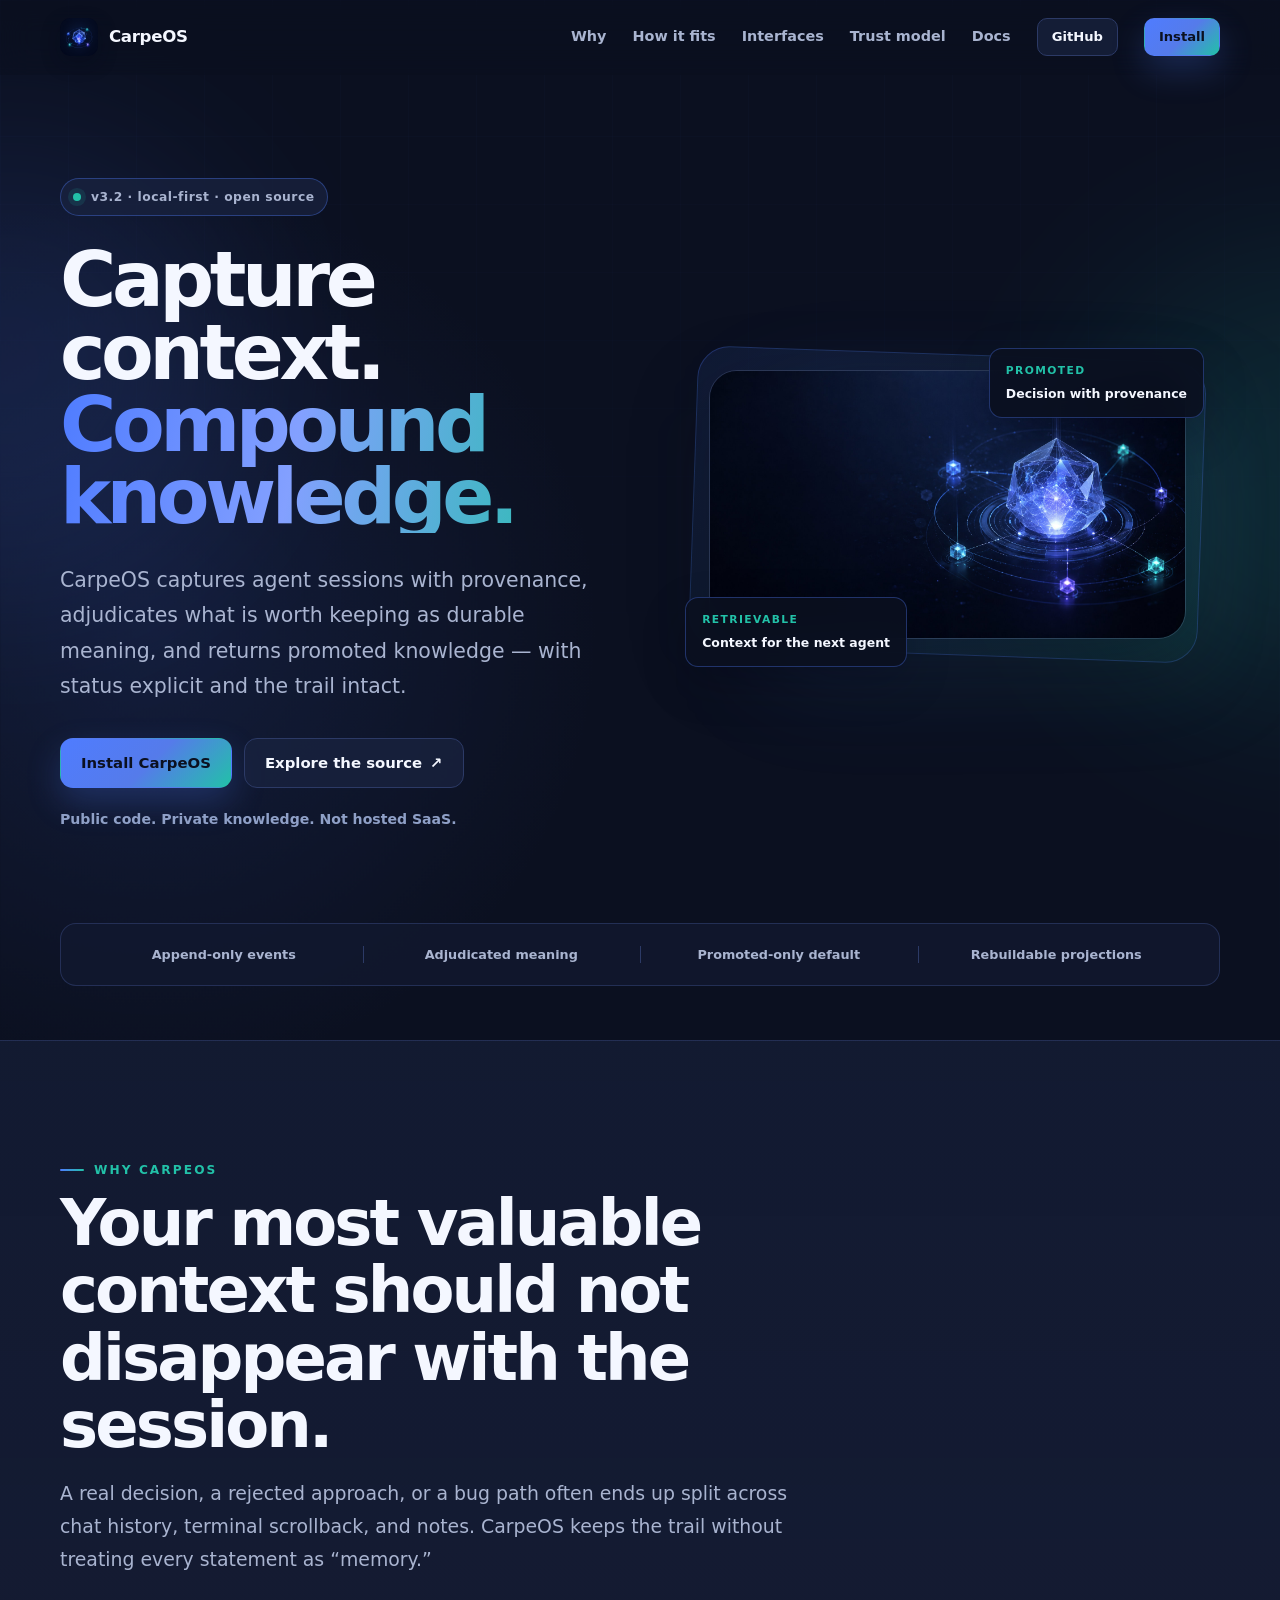
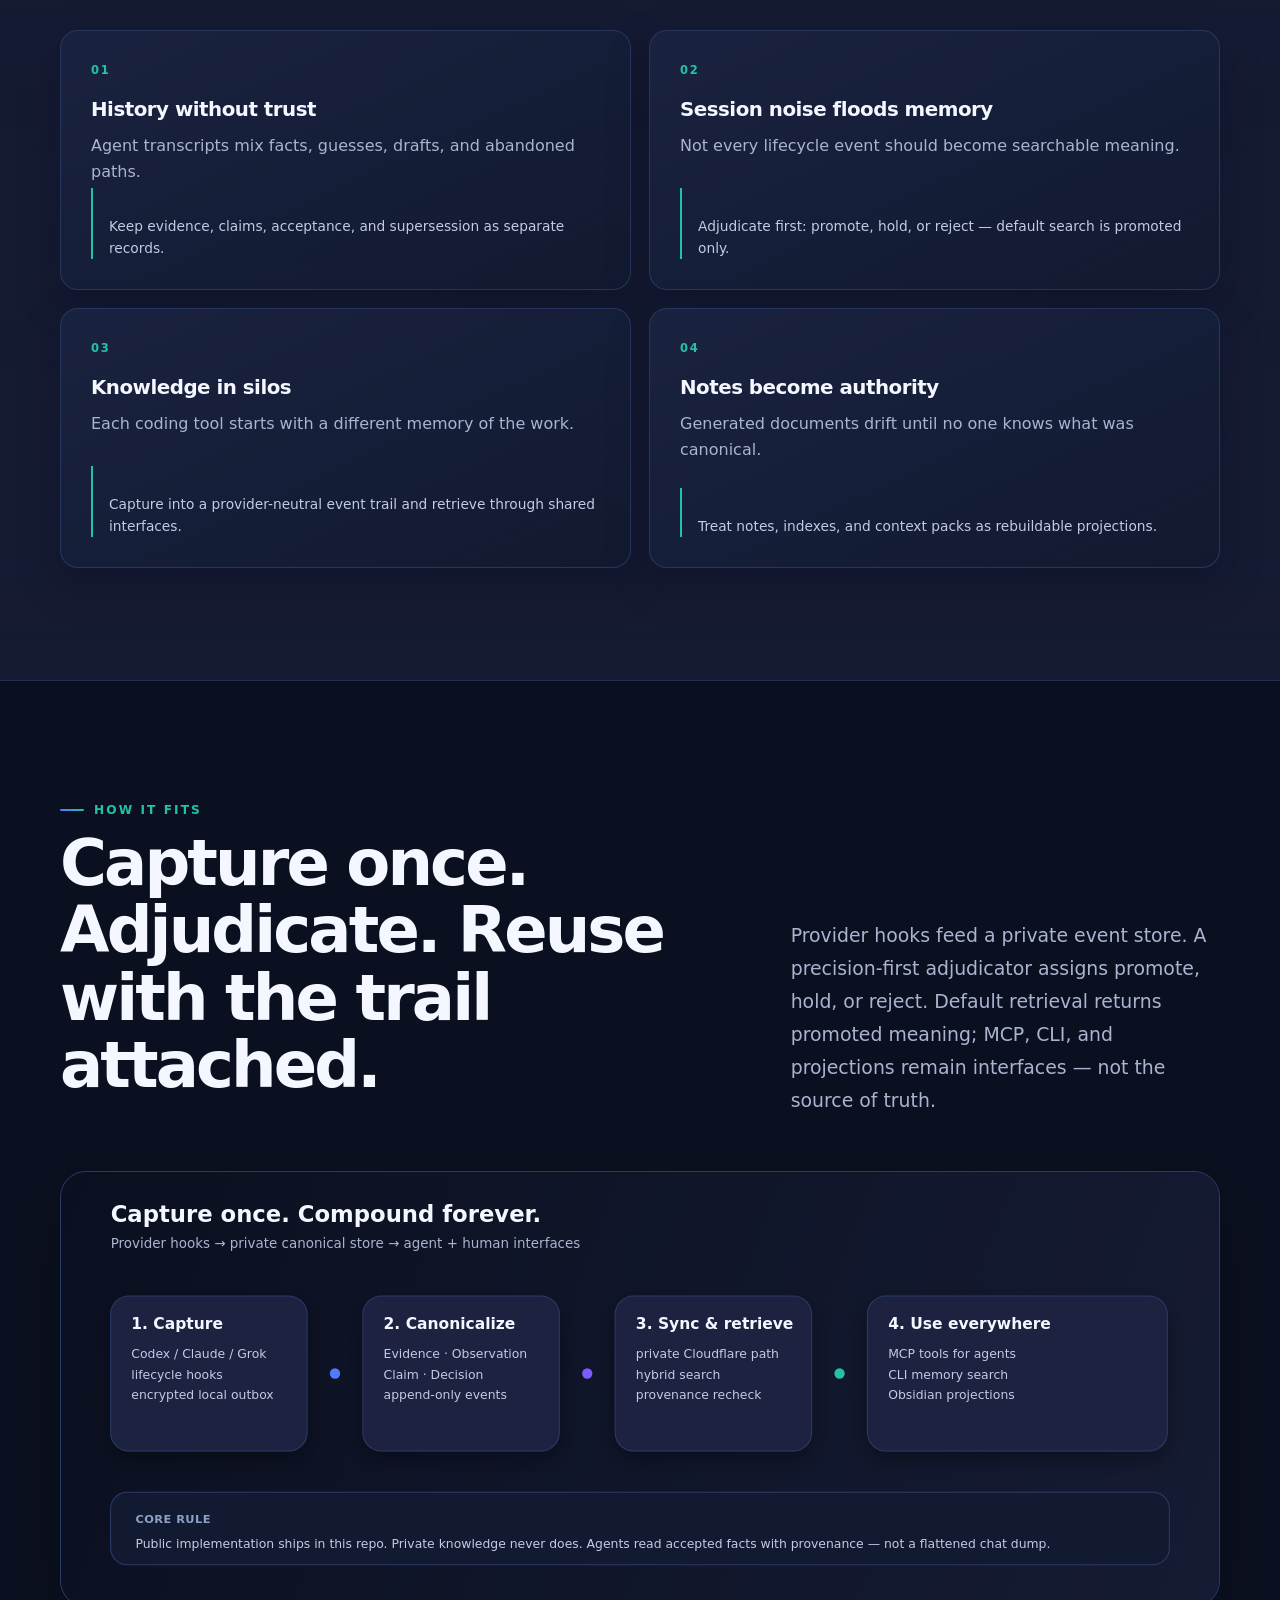
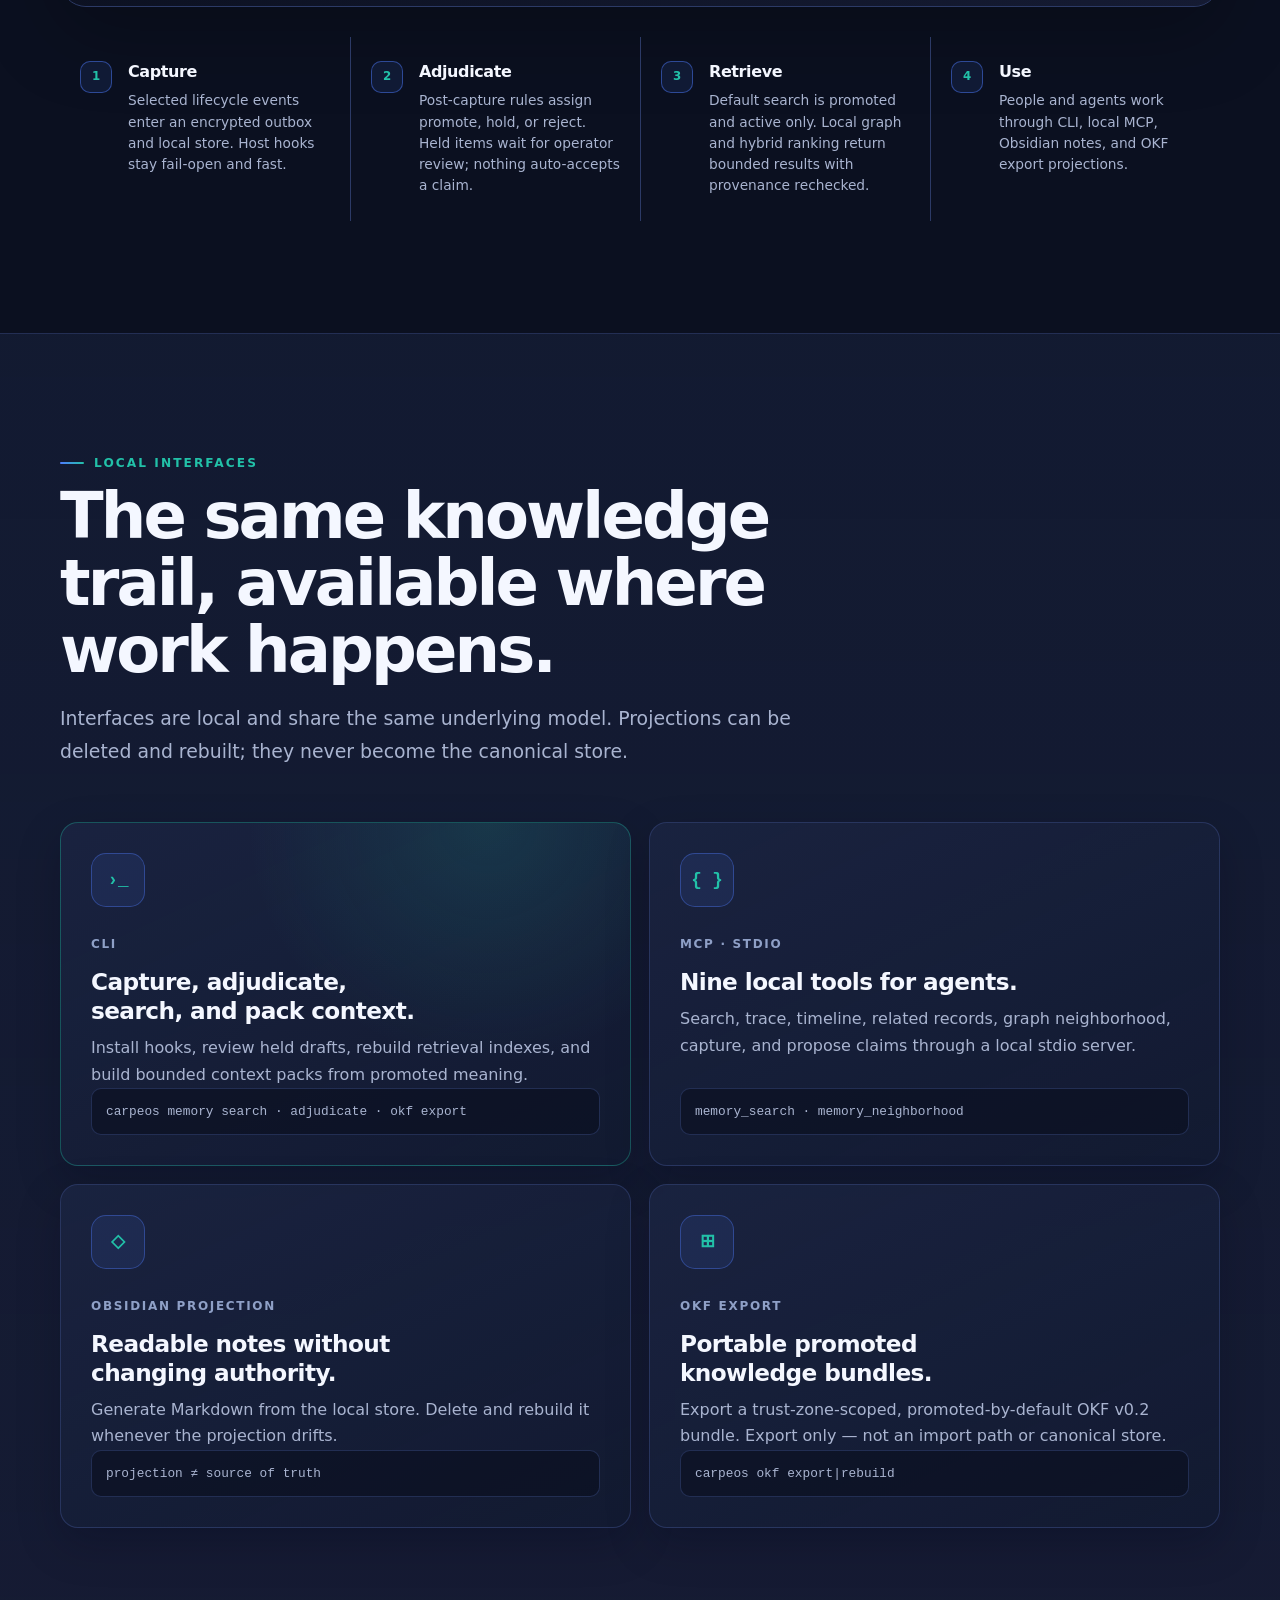
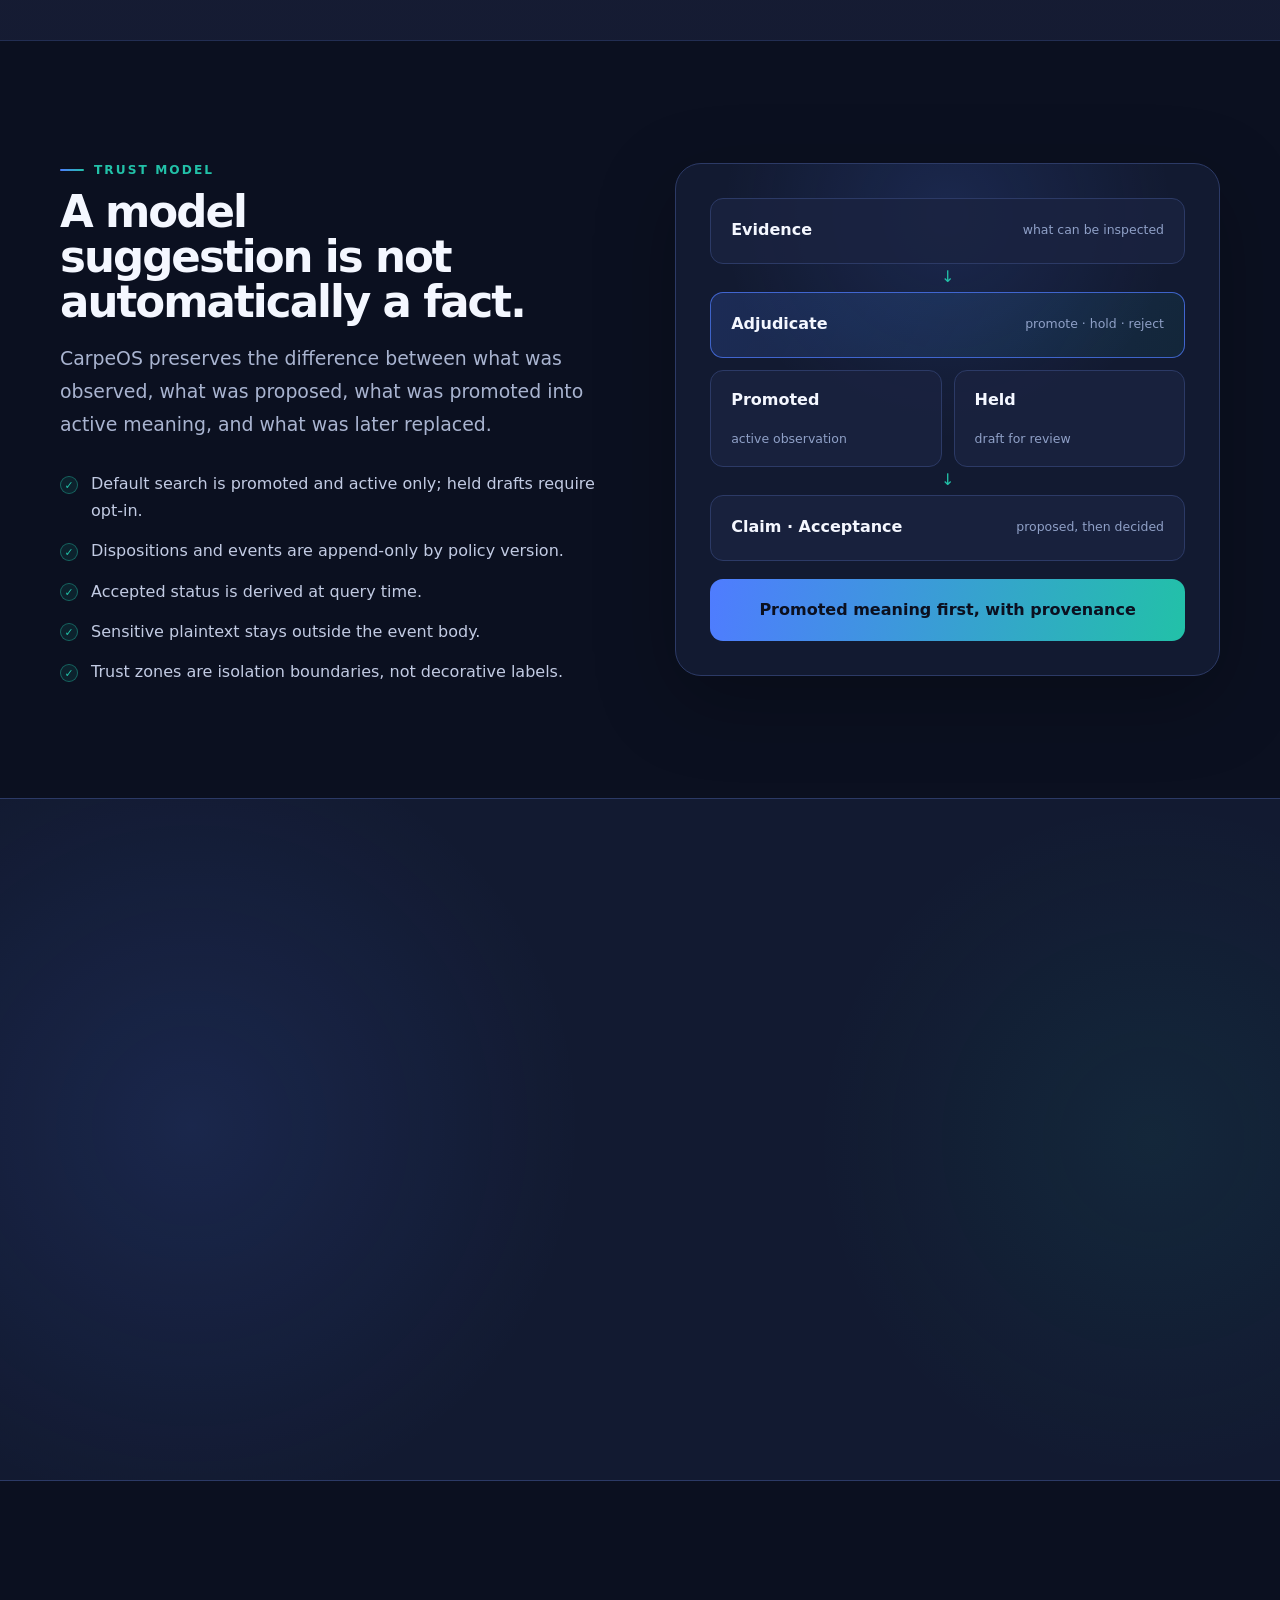
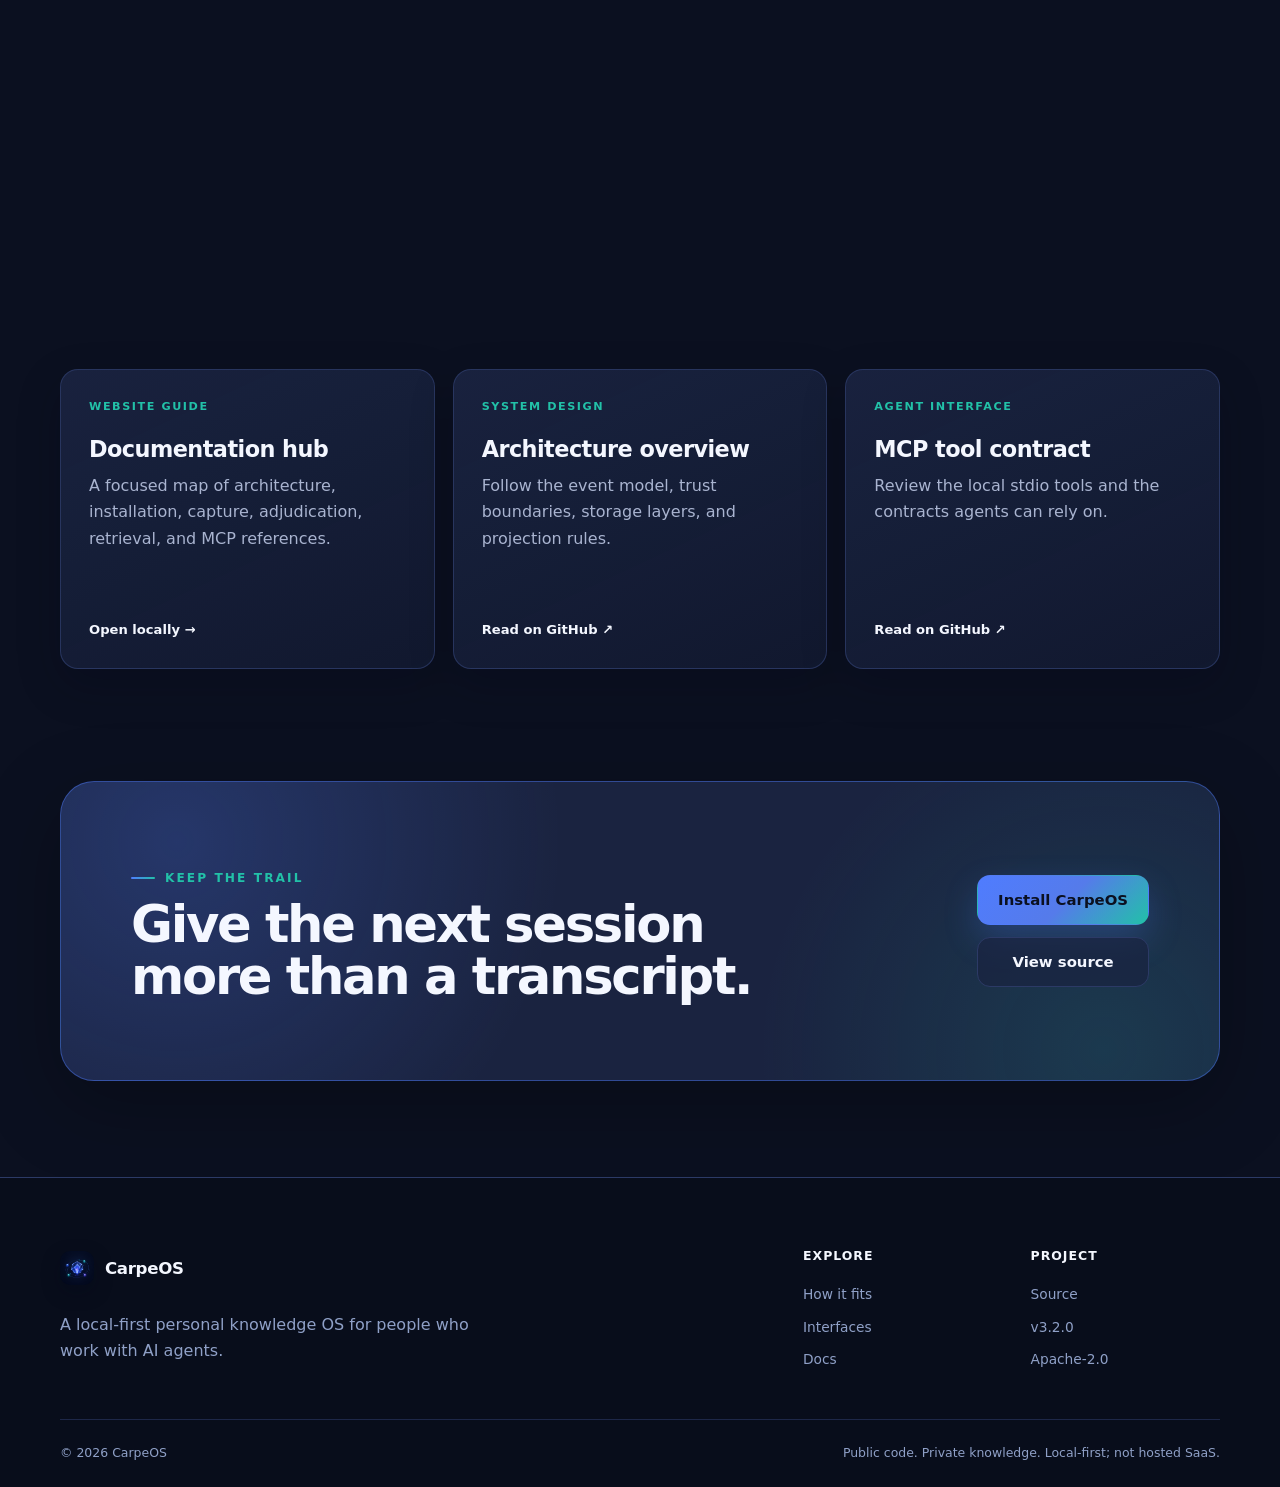
==== commit 8d6dcbc7: "feat: update landing page for CarpeOS 3.2 Replace pre-MVP copy with the shipped 3.x product story: a" ====
--- a/index.html
+++ b/index.html
@@ -4,9 +4,9 @@
   <meta charset="utf-8">
   <meta name="viewport" content="width=device-width, initial-scale=1">
   <meta name="theme-color" content="#0B1020">
-  <meta name="description" content="CarpeOS captures context from AI-agent work, preserves provenance, and makes accepted knowledge searchable through local CLI, MCP, and rebuildable projections.">
+  <meta name="description" content="CarpeOS captures AI-agent work, adjudicates what is worth keeping, and retrieves promoted knowledge with provenance through local CLI, MCP, and rebuildable projections.">
   <meta property="og:title" content="CarpeOS — Capture context. Compound knowledge.">
-  <meta property="og:description" content="A local-first personal knowledge system for people who work with AI agents.">
+  <meta property="og:description" content="A local-first personal knowledge OS for people who work with AI agents. Adjudicate meaning, search promoted knowledge, keep provenance intact.">
   <meta property="og:type" content="website">
   <meta property="og:url" content="https://innocarpe.github.io/carpeos-website/">
   <meta property="og:image" content="https://innocarpe.github.io/carpeos-website/assets/readme-hero.jpg">
@@ -51,10 +51,10 @@
         <div class="hero-copy">
           <div class="status-pill reveal">
             <span class="status-dot" aria-hidden="true"></span>
-            Pre-MVP · local-first · open source
+            v3.2 · local-first · open source
           </div>
           <h1 id="hero-title" class="reveal">Capture context.<br><span>Compound knowledge.</span></h1>
-          <p class="hero-lede reveal">CarpeOS keeps the decisions, evidence, and failure paths from AI-agent work in one place you control — with provenance intact and status explicit.</p>
+          <p class="hero-lede reveal">CarpeOS captures agent sessions with provenance, adjudicates what is worth keeping as durable meaning, and returns promoted knowledge — with status explicit and the trail intact.</p>
           <div class="hero-actions reveal">
             <a class="button button-primary" href="#install">Install CarpeOS</a>
             <a class="button button-secondary" href="https://github.com/innocarpe/carpeos" target="_blank" rel="noopener noreferrer">Explore the source <span aria-hidden="true">↗</span></a>
@@ -66,7 +66,7 @@
           <div class="visual-frame">
             <img src="assets/readme-hero.jpg" alt="A crystalline knowledge core connected to a network of smaller nodes" width="1672" height="941">
             <div class="signal-card signal-card-one">
-              <span>accepted</span>
+              <span>promoted</span>
               <strong>Decision with provenance</strong>
             </div>
             <div class="signal-card signal-card-two">
@@ -78,8 +78,8 @@
       </div>
       <div class="container trust-strip reveal" aria-label="Core principles">
         <span>Append-only events</span>
-        <span>Explicit acceptance</span>
-        <span>Local by default</span>
+        <span>Adjudicated meaning</span>
+        <span>Promoted-only default</span>
         <span>Rebuildable projections</span>
       </div>
     </section>
@@ -89,7 +89,7 @@
         <div class="section-heading reveal">
           <span class="eyebrow">Why CarpeOS</span>
           <h2 id="why-title">Your most valuable context should not disappear with the session.</h2>
-          <p>A real decision, a rejected approach, or a bug path often ends up split across chat history, terminal scrollback, and notes. CarpeOS keeps the trail without flattening every statement into “memory.”</p>
+          <p>A real decision, a rejected approach, or a bug path often ends up split across chat history, terminal scrollback, and notes. CarpeOS keeps the trail without treating every statement as “memory.”</p>
         </div>
 
         <div class="problem-grid">
@@ -101,21 +101,21 @@
           </article>
           <article class="problem-card reveal">
             <span class="card-index">02</span>
+            <h3>Session noise floods memory</h3>
+            <p>Not every lifecycle event should become searchable meaning.</p>
+            <div class="card-resolution">Adjudicate first: promote, hold, or reject — default search is promoted only.</div>
+          </article>
+          <article class="problem-card reveal">
+            <span class="card-index">03</span>
             <h3>Knowledge in silos</h3>
             <p>Each coding tool starts with a different memory of the work.</p>
             <div class="card-resolution">Capture into a provider-neutral event trail and retrieve through shared interfaces.</div>
           </article>
           <article class="problem-card reveal">
-            <span class="card-index">03</span>
+            <span class="card-index">04</span>
             <h3>Notes become authority</h3>
             <p>Generated documents drift until no one knows what was canonical.</p>
             <div class="card-resolution">Treat notes, indexes, and context packs as rebuildable projections.</div>
-          </article>
-          <article class="problem-card reveal">
-            <span class="card-index">04</span>
-            <h3>Continuity breaks</h3>
-            <p>The next machine or session has to rediscover the same decisions.</p>
-            <div class="card-resolution">Use a local-first store with optional private, operator-run sync.</div>
           </article>
         </div>
       </div>
@@ -126,31 +126,31 @@
         <div class="section-heading section-heading-split reveal">
           <div>
             <span class="eyebrow">How it fits</span>
-            <h2 id="how-title">Capture once. Reuse with the trail attached.</h2>
-          </div>
-          <p>Provider hooks feed a private canonical event store. Accepted facts are derived at query time; MCP, CLI, and Obsidian remain interfaces and projections.</p>
+            <h2 id="how-title">Capture once. Adjudicate. Reuse with the trail attached.</h2>
+          </div>
+          <p>Provider hooks feed a private event store. A precision-first adjudicator assigns promote, hold, or reject. Default retrieval returns promoted meaning; MCP, CLI, and projections remain interfaces — not the source of truth.</p>
         </div>
 
         <figure class="architecture-frame reveal">
-          <img src="assets/architecture-flow.svg" alt="CarpeOS flow from agent hooks through capture, canonicalization, retrieval, and MCP, CLI, and Obsidian interfaces" width="1120" height="420">
+          <img src="assets/architecture-flow.svg" alt="CarpeOS flow from agent hooks through capture, store, and MCP, CLI, and Obsidian interfaces" width="1120" height="420">
         </figure>
 
         <ol class="process-grid" aria-label="CarpeOS flow">
           <li class="process-step reveal">
             <span>1</span>
-            <div><h3>Capture</h3><p>Selected lifecycle events enter an encrypted outbox and local store.</p></div>
+            <div><h3>Capture</h3><p>Selected lifecycle events enter an encrypted outbox and local store. Host hooks stay fail-open and fast.</p></div>
           </li>
           <li class="process-step reveal">
             <span>2</span>
-            <div><h3>Canonicalize</h3><p>Evidence, observations, claims, decisions, and supersession keep distinct roles.</p></div>
+            <div><h3>Adjudicate</h3><p>Post-capture rules assign promote, hold, or reject. Held items wait for operator review; nothing auto-accepts a claim.</p></div>
           </li>
           <li class="process-step reveal">
             <span>3</span>
-            <div><h3>Retrieve</h3><p>Search and context packs return bounded results with provenance rechecked.</p></div>
+            <div><h3>Retrieve</h3><p>Default search is promoted and active only. Local graph and hybrid ranking return bounded results with provenance rechecked.</p></div>
           </li>
           <li class="process-step reveal">
             <span>4</span>
-            <div><h3>Use</h3><p>People and agents work through CLI, local MCP, and rebuildable projections.</p></div>
+            <div><h3>Use</h3><p>People and agents work through CLI, local MCP, Obsidian notes, and OKF export projections.</p></div>
           </li>
         </ol>
       </div>
@@ -161,23 +161,23 @@
         <div class="section-heading reveal">
           <span class="eyebrow">Local interfaces</span>
           <h2 id="interfaces-title">The same knowledge trail, available where work happens.</h2>
-          <p>Current interfaces are local and pre-MVP. They expose the same underlying model without turning a projection into the source of truth.</p>
+          <p>Interfaces are local and share the same underlying model. Projections can be deleted and rebuilt; they never become the canonical store.</p>
         </div>
 
         <div class="interface-grid">
           <article class="interface-card interface-card-featured reveal">
             <div class="interface-icon" aria-hidden="true">›_</div>
             <span class="interface-label">CLI</span>
-            <h3>Search, retrieve, and build context packs.</h3>
-            <p>Use local commands for memory search, individual records, and bounded task context.</p>
-            <code>carpeos memory context-pack</code>
+            <h3>Capture, adjudicate, search, and pack context.</h3>
+            <p>Install hooks, review held drafts, rebuild retrieval indexes, and build bounded context packs from promoted meaning.</p>
+            <code>carpeos memory search · adjudicate · okf export</code>
           </article>
           <article class="interface-card reveal">
             <div class="interface-icon" aria-hidden="true">{ }</div>
             <span class="interface-label">MCP · stdio</span>
-            <h3>Eight local tools for agents.</h3>
-            <p>Trace evidence, capture observations, propose claims, and retrieve context through a local stdio server.</p>
-            <code>memory_context_pack</code>
+            <h3>Nine local tools for agents.</h3>
+            <p>Search, trace, timeline, related records, graph neighborhood, capture, and propose claims through a local stdio server.</p>
+            <code>memory_search · memory_neighborhood</code>
           </article>
           <article class="interface-card reveal">
             <div class="interface-icon" aria-hidden="true">◇</div>
@@ -186,6 +186,13 @@
             <p>Generate Markdown from the local store. Delete and rebuild it whenever the projection drifts.</p>
             <code>projection ≠ source of truth</code>
           </article>
+          <article class="interface-card reveal">
+            <div class="interface-icon" aria-hidden="true">⊞</div>
+            <span class="interface-label">OKF export</span>
+            <h3>Portable promoted knowledge bundles.</h3>
+            <p>Export a trust-zone-scoped, promoted-by-default OKF v0.2 bundle. Export only — not an import path or canonical store.</p>
+            <code>carpeos okf export|rebuild</code>
+          </article>
         </div>
       </div>
     </section>
@@ -195,10 +202,11 @@
         <div class="model-copy reveal">
           <span class="eyebrow">Trust model</span>
           <h2 id="model-title">A model suggestion is not automatically a fact.</h2>
-          <p>CarpeOS preserves the difference between what was observed, what was proposed, what was accepted, and what was later replaced.</p>
+          <p>CarpeOS preserves the difference between what was observed, what was proposed, what was promoted into active meaning, and what was later replaced.</p>
           <ul class="check-list">
+            <li>Default search is promoted and active only; held drafts require opt-in.</li>
+            <li>Dispositions and events are append-only by policy version.</li>
             <li>Accepted status is derived at query time.</li>
-            <li>After acceptance, the event log is append-only.</li>
             <li>Sensitive plaintext stays outside the event body.</li>
             <li>Trust zones are isolation boundaries, not decorative labels.</li>
           </ul>
@@ -207,14 +215,14 @@
         <div class="model-stack reveal" aria-label="Knowledge status progression">
           <div class="model-node"><span>Evidence</span><small>what can be inspected</small></div>
           <div class="model-arrow" aria-hidden="true">↓</div>
-          <div class="model-node"><span>Observation</span><small>what was seen</small></div>
+          <div class="model-node model-node-accent"><span>Adjudicate</span><small>promote · hold · reject</small></div>
+          <div class="model-branch">
+            <div class="model-node"><span>Promoted</span><small>active observation</small></div>
+            <div class="model-node"><span>Held</span><small>draft for review</small></div>
+          </div>
           <div class="model-arrow" aria-hidden="true">↓</div>
-          <div class="model-node model-node-accent"><span>Claim</span><small>what is proposed</small></div>
-          <div class="model-branch">
-            <div class="model-node"><span>Acceptance</span><small>what was decided</small></div>
-            <div class="model-node"><span>Supersession</span><small>what replaced it</small></div>
-          </div>
-          <div class="model-result">Accepted facts, derived with provenance</div>
+          <div class="model-node"><span>Claim · Acceptance</span><small>proposed, then decided</small></div>
+          <div class="model-result">Promoted meaning first, with provenance</div>
         </div>
       </div>
     </section>
@@ -224,7 +232,7 @@
         <div class="install-copy reveal">
           <span class="eyebrow">Get started</span>
           <h2 id="install-title">Install locally. See the plan before applying it.</h2>
-          <p>CarpeOS requires Node.js 22.22 or newer. The setup flow can show resolved paths and actions before it changes anything.</p>
+          <p>CarpeOS requires Node.js 22.22 or newer. The setup flow shows resolved paths and actions before it changes anything. Pin <code>@innocarpe/carpeos@3.2.0</code> when you want a fixed release.</p>
           <div class="install-links">
             <a href="docs/index.html">Open the docs hub <span aria-hidden="true">→</span></a>
             <a href="https://github.com/innocarpe/carpeos/blob/main/docs/guides/one-stop-install.md" target="_blank" rel="noopener noreferrer">Full install guide <span aria-hidden="true">↗</span></a>
@@ -243,9 +251,12 @@
 <span class="comment"># inspect actions first</span>
 carpeos setup plan
 
-<span class="comment"># apply the resolved setup</span>
-carpeos setup run --apply</code></pre>
-          <p class="terminal-footnote">Pre-MVP. Local interfaces are implemented; no hosted Worker, hosted MCP, or SaaS deployment is claimed.</p>
+<span class="comment"># apply runtime + MCP registration</span>
+carpeos setup run --apply
+
+<span class="comment"># install merge-safe capture hooks</span>
+carpeos setup hooks install --apply</code></pre>
+          <p class="terminal-footnote">Local-first. Interfaces ship on your machine; no hosted Worker, hosted MCP, or SaaS deployment is claimed.</p>
         </div>
       </div>
     </section>
@@ -262,7 +273,7 @@
           <a class="docs-card reveal" href="docs/index.html">
             <span>Website guide</span>
             <h3>Documentation hub</h3>
-            <p>A focused map of architecture, installation, capture, retrieval, and MCP references.</p>
+            <p>A focused map of architecture, installation, capture, adjudication, retrieval, and MCP references.</p>
             <strong>Open locally <span aria-hidden="true">→</span></strong>
           </a>
           <a class="docs-card reveal" href="https://github.com/innocarpe/carpeos/blob/main/docs/architecture/overview.md" target="_blank" rel="noopener noreferrer">
@@ -302,16 +313,16 @@
           <img src="assets/carpeos-mark.png" alt="" width="34" height="34">
           <span>CarpeOS</span>
         </a>
-        <p>A local-first personal knowledge system for people who work with AI agents.</p>
+        <p>A local-first personal knowledge OS for people who work with AI agents.</p>
       </div>
       <div class="footer-links">
         <div><strong>Explore</strong><a href="#how">How it fits</a><a href="#interfaces">Interfaces</a><a href="docs/index.html">Docs</a></div>
-        <div><strong>Project</strong><a href="https://github.com/innocarpe/carpeos" target="_blank" rel="noopener noreferrer">Source</a><a href="https://github.com/innocarpe/carpeos/blob/main/LICENSE" target="_blank" rel="noopener noreferrer">Apache-2.0</a></div>
+        <div><strong>Project</strong><a href="https://github.com/innocarpe/carpeos" target="_blank" rel="noopener noreferrer">Source</a><a href="https://github.com/innocarpe/carpeos/releases/tag/v3.2.0" target="_blank" rel="noopener noreferrer">v3.2.0</a><a href="https://github.com/innocarpe/carpeos/blob/main/LICENSE" target="_blank" rel="noopener noreferrer">Apache-2.0</a></div>
       </div>
     </div>
     <div class="container footer-bottom">
       <span>© <span data-year>2026</span> CarpeOS</span>
-      <span>Public code. Private knowledge. Pre-MVP; not hosted SaaS.</span>
+      <span>Public code. Private knowledge. Local-first; not hosted SaaS.</span>
     </div>
   </footer>
 </body>
--- a/css/styles.css
+++ b/css/styles.css
@@ -60,6 +60,9 @@
   display: block;
   max-width: 100%;
 }
+img {
+  height: auto;
+}
 
 button,
 a {
@@ -387,8 +390,8 @@
   position: relative;
   z-index: 1;
   display: grid;
-  grid-template-columns: minmax(0, 0.92fr) minmax(420px, 1.08fr);
-  gap: clamp(52px, 8vw, 98px);
+  grid-template-columns: minmax(0, 1fr) minmax(440px, 1fr);
+  gap: clamp(48px, 5.5vw, 76px);
   align-items: center;
 }
 
@@ -425,13 +428,15 @@
 .hero h1 {
   margin: 0;
   color: var(--text-0);
-  font-size: clamp(3.8rem, 7.3vw, 6.8rem);
-  line-height: 0.93;
-  letter-spacing: -0.068em;
-  overflow-wrap: anywhere;
+  font-size: clamp(3.6rem, 6vw, 5rem);
+  line-height: 0.94;
+  letter-spacing: -0.058em;
+  overflow-wrap: normal;
+  word-break: normal;
 }
 
 .hero h1 span {
+  display: block;
   color: var(--accent-1);
 }
 
@@ -704,13 +709,13 @@
 
 .interface-grid {
   display: grid;
-  grid-template-columns: 1.12fr 0.94fr 0.94fr;
+  grid-template-columns: repeat(2, minmax(0, 1fr));
   gap: 18px;
 }
 
 .interface-card {
   display: flex;
-  min-height: 360px;
+  min-height: 320px;
   padding: 30px;
   flex-direction: column;
 }
@@ -771,9 +776,19 @@
 
 .model-grid {
   display: grid;
-  grid-template-columns: minmax(0, 0.86fr) minmax(420px, 1.14fr);
-  gap: clamp(58px, 9vw, 110px);
+  grid-template-columns: minmax(0, 1fr) minmax(440px, 1fr);
+  gap: clamp(48px, 5.5vw, 76px);
   align-items: center;
+}
+
+.model-copy h2,
+.install-copy h2 {
+  font-size: clamp(2.5rem, 3.4vw, 3.35rem);
+  line-height: 1.03;
+  letter-spacing: -0.045em;
+  overflow-wrap: normal;
+  text-wrap: balance;
+  word-break: normal;
 }
 
 .check-list {
@@ -853,7 +868,7 @@
 
 .model-branch {
   display: grid;
-  margin-top: 28px;
+  margin-block: 12px 0;
   grid-template-columns: 1fr 1fr;
   gap: 12px;
 }
@@ -873,6 +888,15 @@
   text-align: center;
 }
 
+.install-copy code {
+  padding: 0.12em 0.4em;
+  border-radius: 6px;
+  background: rgba(79, 124, 255, 0.12);
+  color: var(--text-0);
+  font-family: ui-monospace, SFMono-Regular, Menlo, Consolas, monospace;
+  font-size: 0.88em;
+}
+
 /* Install */
 
 .section-install {
@@ -885,8 +909,8 @@
 
 .install-grid {
   display: grid;
-  grid-template-columns: minmax(0, 0.78fr) minmax(480px, 1.22fr);
-  gap: clamp(52px, 8vw, 90px);
+  grid-template-columns: minmax(0, 0.96fr) minmax(460px, 1.04fr);
+  gap: clamp(48px, 5.5vw, 76px);
   align-items: center;
 }
 
@@ -898,6 +922,9 @@
 }
 
 .install-links a {
+  display: inline-flex;
+  min-height: 44px;
+  align-items: center;
   color: var(--text-0);
   font-weight: 750;
 }
@@ -949,6 +976,8 @@
 
 .copy-button {
   justify-self: end;
+  min-width: 44px;
+  min-height: 44px;
   padding: 7px 10px;
   border: 1px solid var(--stroke);
   border-radius: 8px;
@@ -1029,19 +1058,21 @@
 
 .docs-hero-inner {
   display: grid;
-  grid-template-columns: minmax(0, 1.12fr) minmax(340px, 0.7fr);
-  gap: clamp(48px, 8vw, 96px);
+  grid-template-columns: minmax(0, 1.12fr) minmax(360px, 0.72fr);
+  gap: clamp(48px, 5.5vw, 76px);
   align-items: end;
 }
 
 .docs-hero h1 {
-  max-width: 850px;
+  max-width: 760px;
   margin: 12px 0 22px;
   color: var(--text-0);
-  font-size: clamp(3.1rem, 7vw, 6rem);
+  font-size: clamp(3.4rem, 5vw, 4.6rem);
   line-height: 0.98;
-  letter-spacing: -0.06em;
-  overflow-wrap: anywhere;
+  letter-spacing: -0.05em;
+  overflow-wrap: normal;
+  text-wrap: balance;
+  word-break: normal;
 }
 
 .docs-hero p {
@@ -1083,8 +1114,10 @@
 }
 
 .docs-hero-card a {
-  display: inline-block;
+  display: inline-flex;
+  min-height: 44px;
   margin-top: 22px;
+  align-items: center;
   color: var(--text-0);
   font-size: 0.85rem;
   font-weight: 800;
@@ -1189,6 +1222,15 @@
 
 .closing-cta {
   padding: 0 0 96px;
+}
+.section.docs-directory {
+  padding-bottom: 0;
+  border-bottom: 0;
+}
+
+.docs-directory + .closing-cta {
+  padding-top: calc(clamp(20px, 2vw, 28px) + clamp(64px, 7vw, 96px) + 24px);
+  background: linear-gradient(180deg, var(--bg-1) 0, var(--bg-0) 140px);
 }
 
 .closing-inner {
@@ -1208,9 +1250,20 @@
   box-shadow: var(--shadow-soft);
 }
 
+.closing-inner > div:first-child {
+  min-width: 0;
+  flex: 1;
+}
+
 .closing-inner h2 {
-  max-width: 700px;
+  max-width: 780px;
   margin-bottom: 0;
+  font-size: clamp(2.2rem, 4vw, 3.4rem);
+  line-height: 1.02;
+  letter-spacing: -0.045em;
+  overflow-wrap: normal;
+  text-wrap: balance;
+  word-break: normal;
 }
 
 .closing-actions {
@@ -1307,7 +1360,8 @@
   transition-delay: 150ms;
 }
 
-.reveal-ready .problem-grid .reveal:nth-child(4) {
+.reveal-ready .problem-grid .reveal:nth-child(4),
+.reveal-ready .interface-grid .reveal:nth-child(4) {
   transition-delay: 220ms;
 }
 
@@ -1344,11 +1398,7 @@
   }
 
   .interface-grid {
-    grid-template-columns: repeat(2, minmax(0, 1fr));
-  }
-
-  .interface-card-featured {
-    grid-column: 1 / -1;
+    grid-template-columns: 1fr;
   }
 
   .process-grid {
@@ -1375,6 +1425,12 @@
 
   .section {
     padding: 86px 0;
+  }
+  .signal-card {
+    position: relative;
+    inset: auto;
+    min-width: 0;
+    margin-top: 10px;
   }
 
   .site-header {
@@ -1532,12 +1588,6 @@
     inset: -8px;
   }
 
-  .signal-card {
-    position: relative;
-    inset: auto;
-    min-width: 0;
-    margin-top: 10px;
-  }
 
   .trust-strip,
   .process-grid,
@@ -1579,6 +1629,12 @@
     padding-inline: 18px;
   }
 
+  .footer-links a,
+  .footer-bottom a {
+    display: inline-flex;
+    min-height: 44px;
+    align-items: center;
+  }
   .footer-bottom {
     min-height: 88px;
     align-items: flex-start;
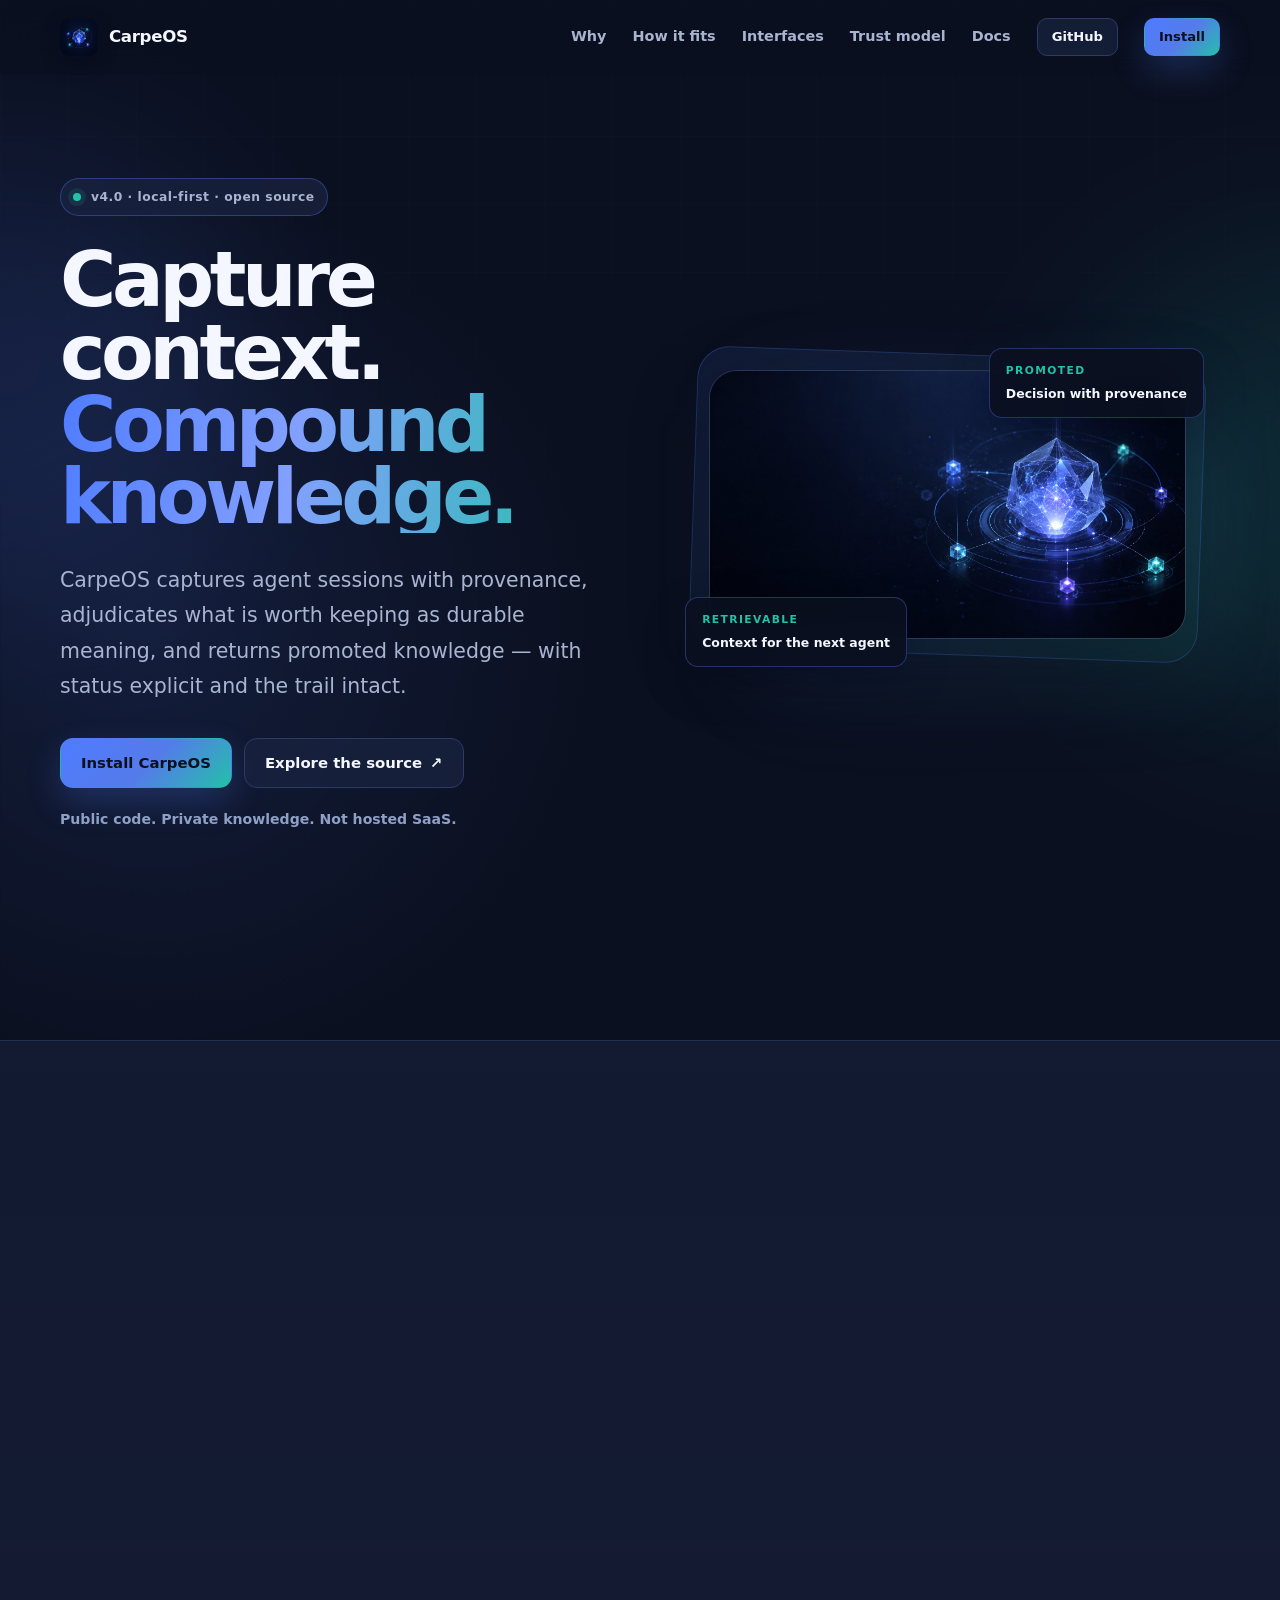
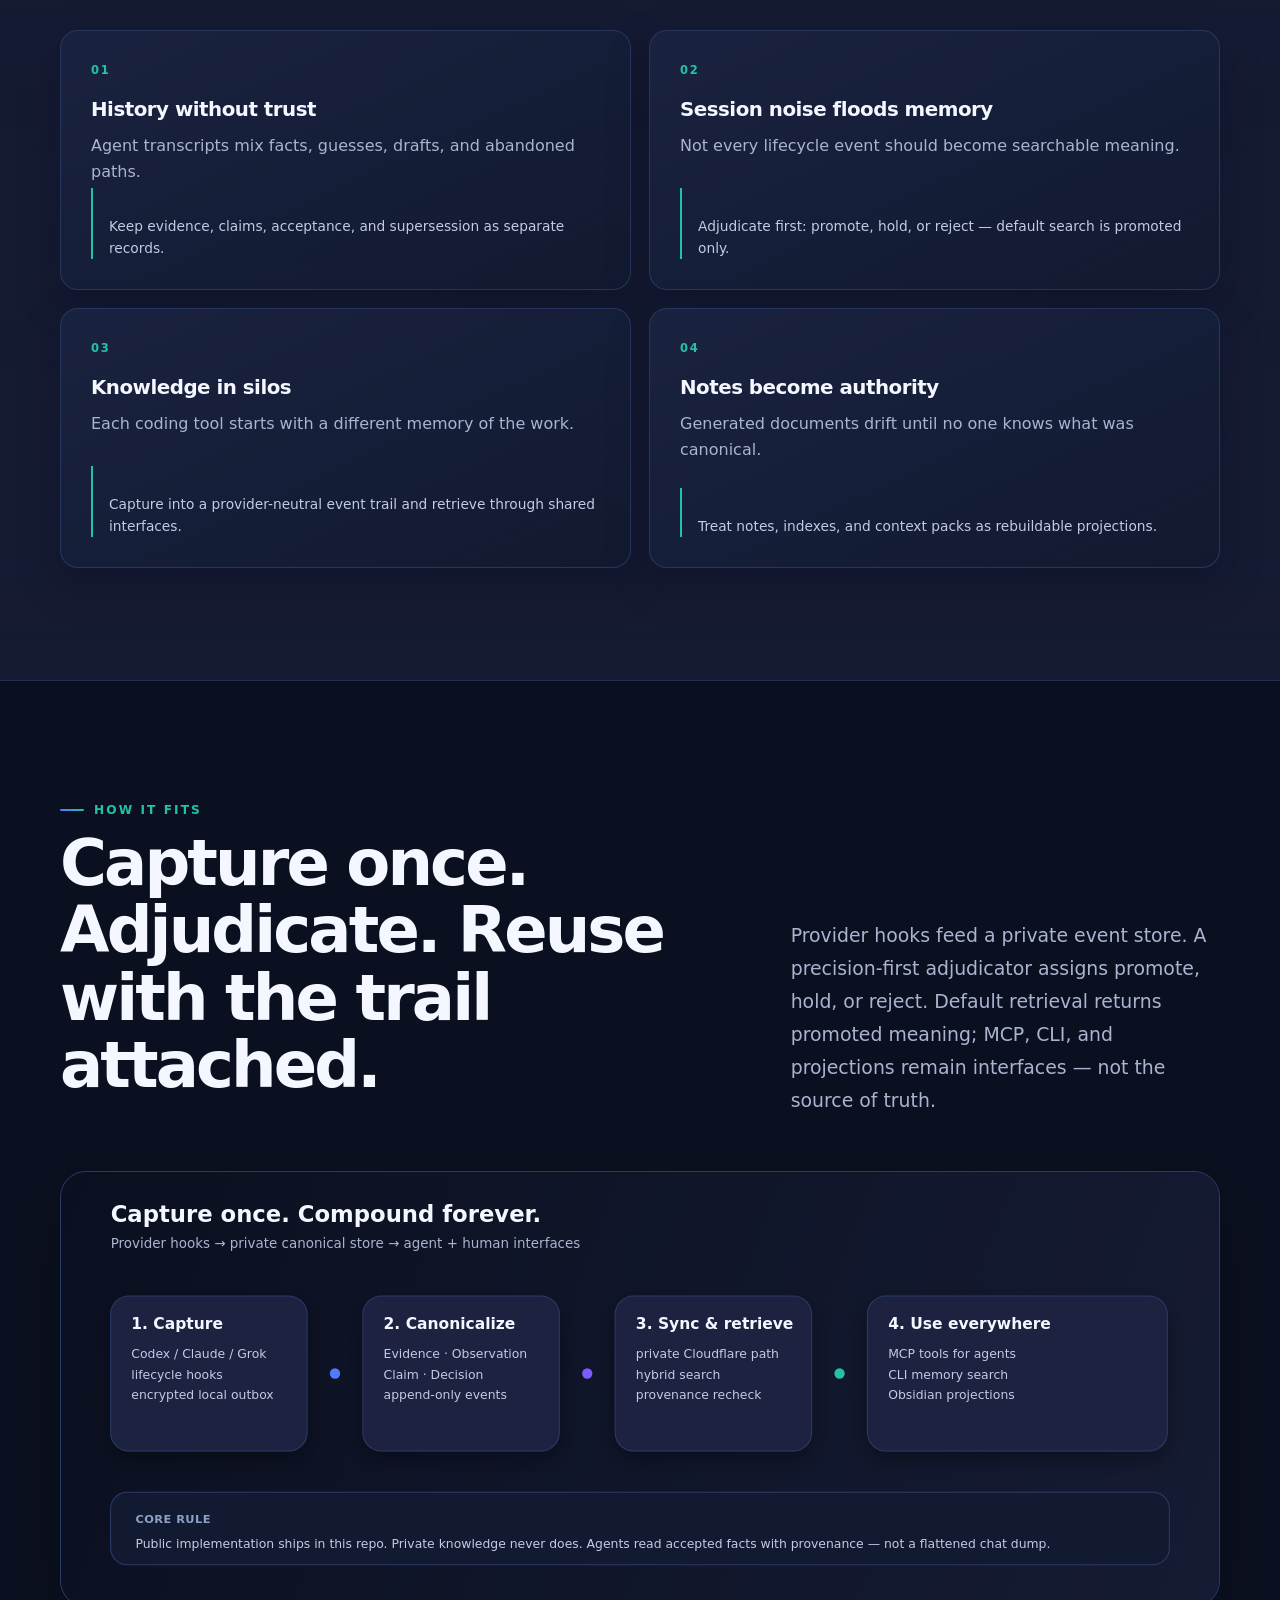
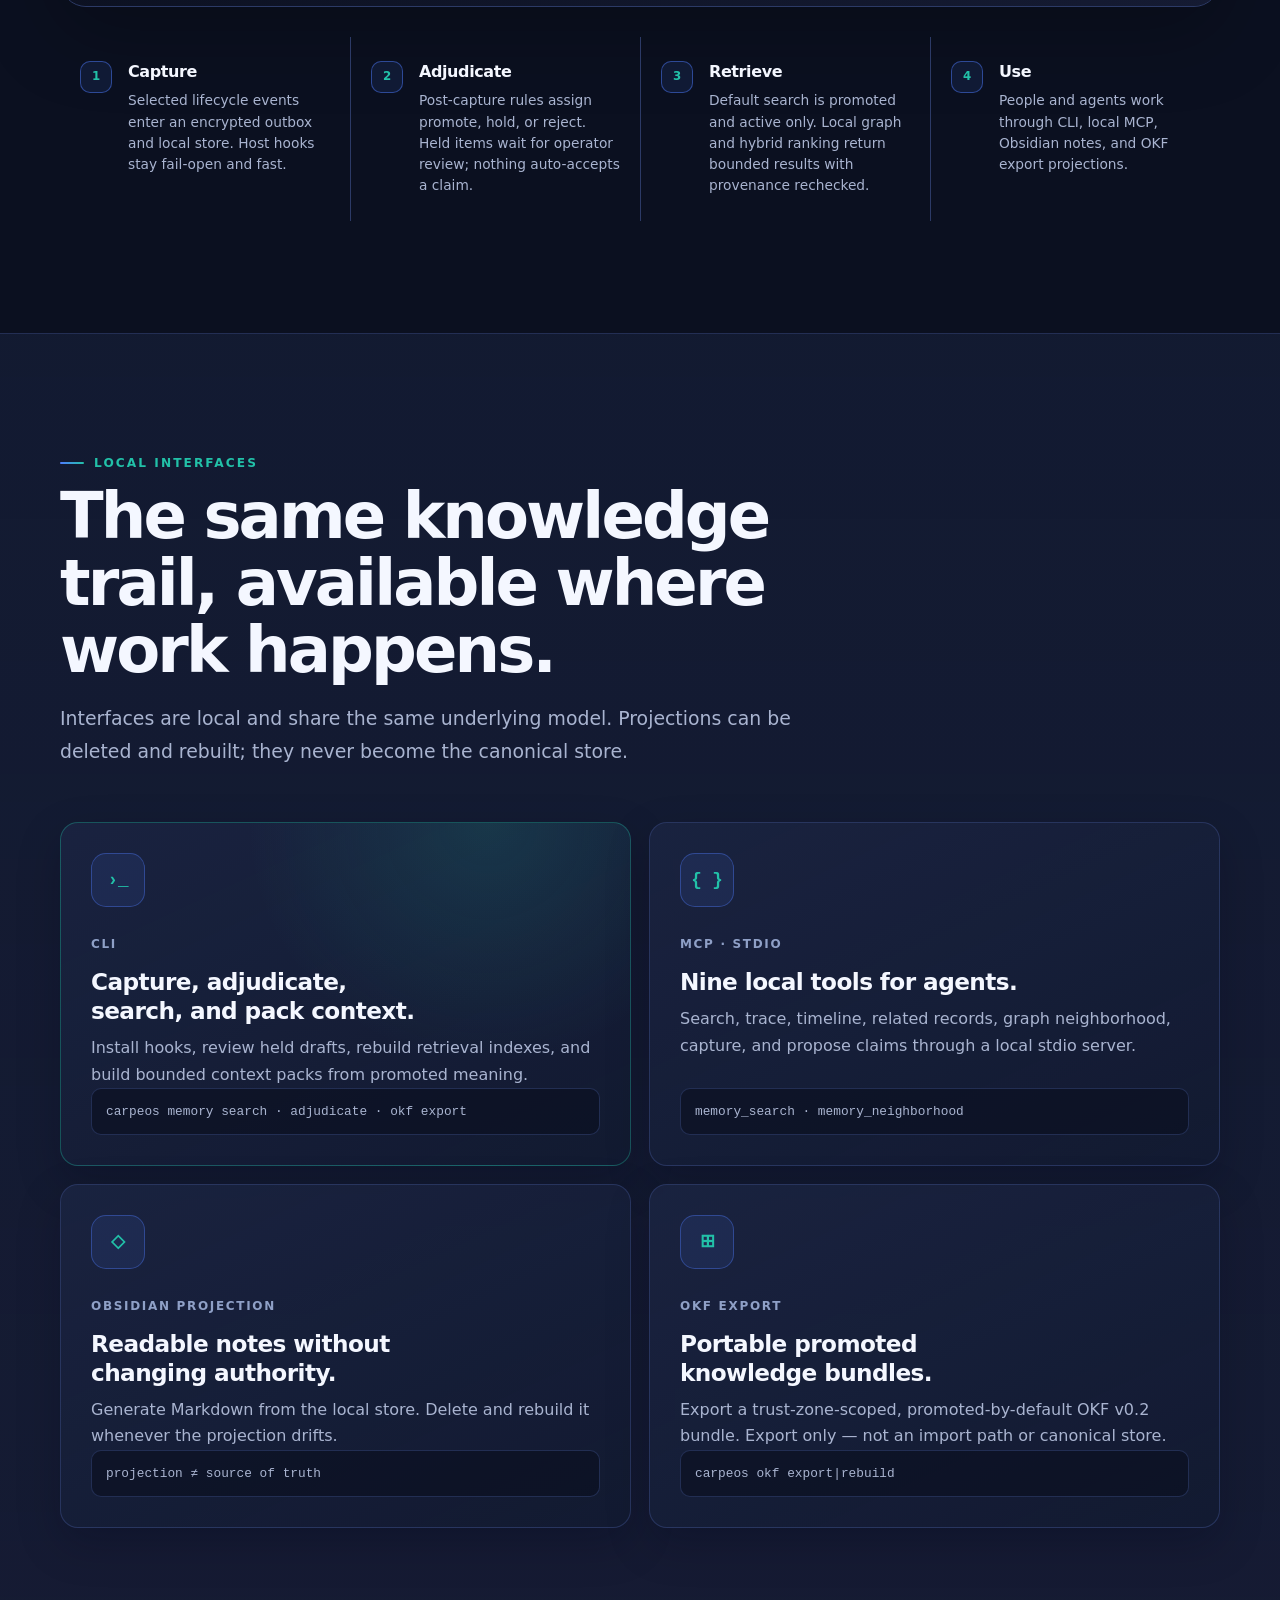
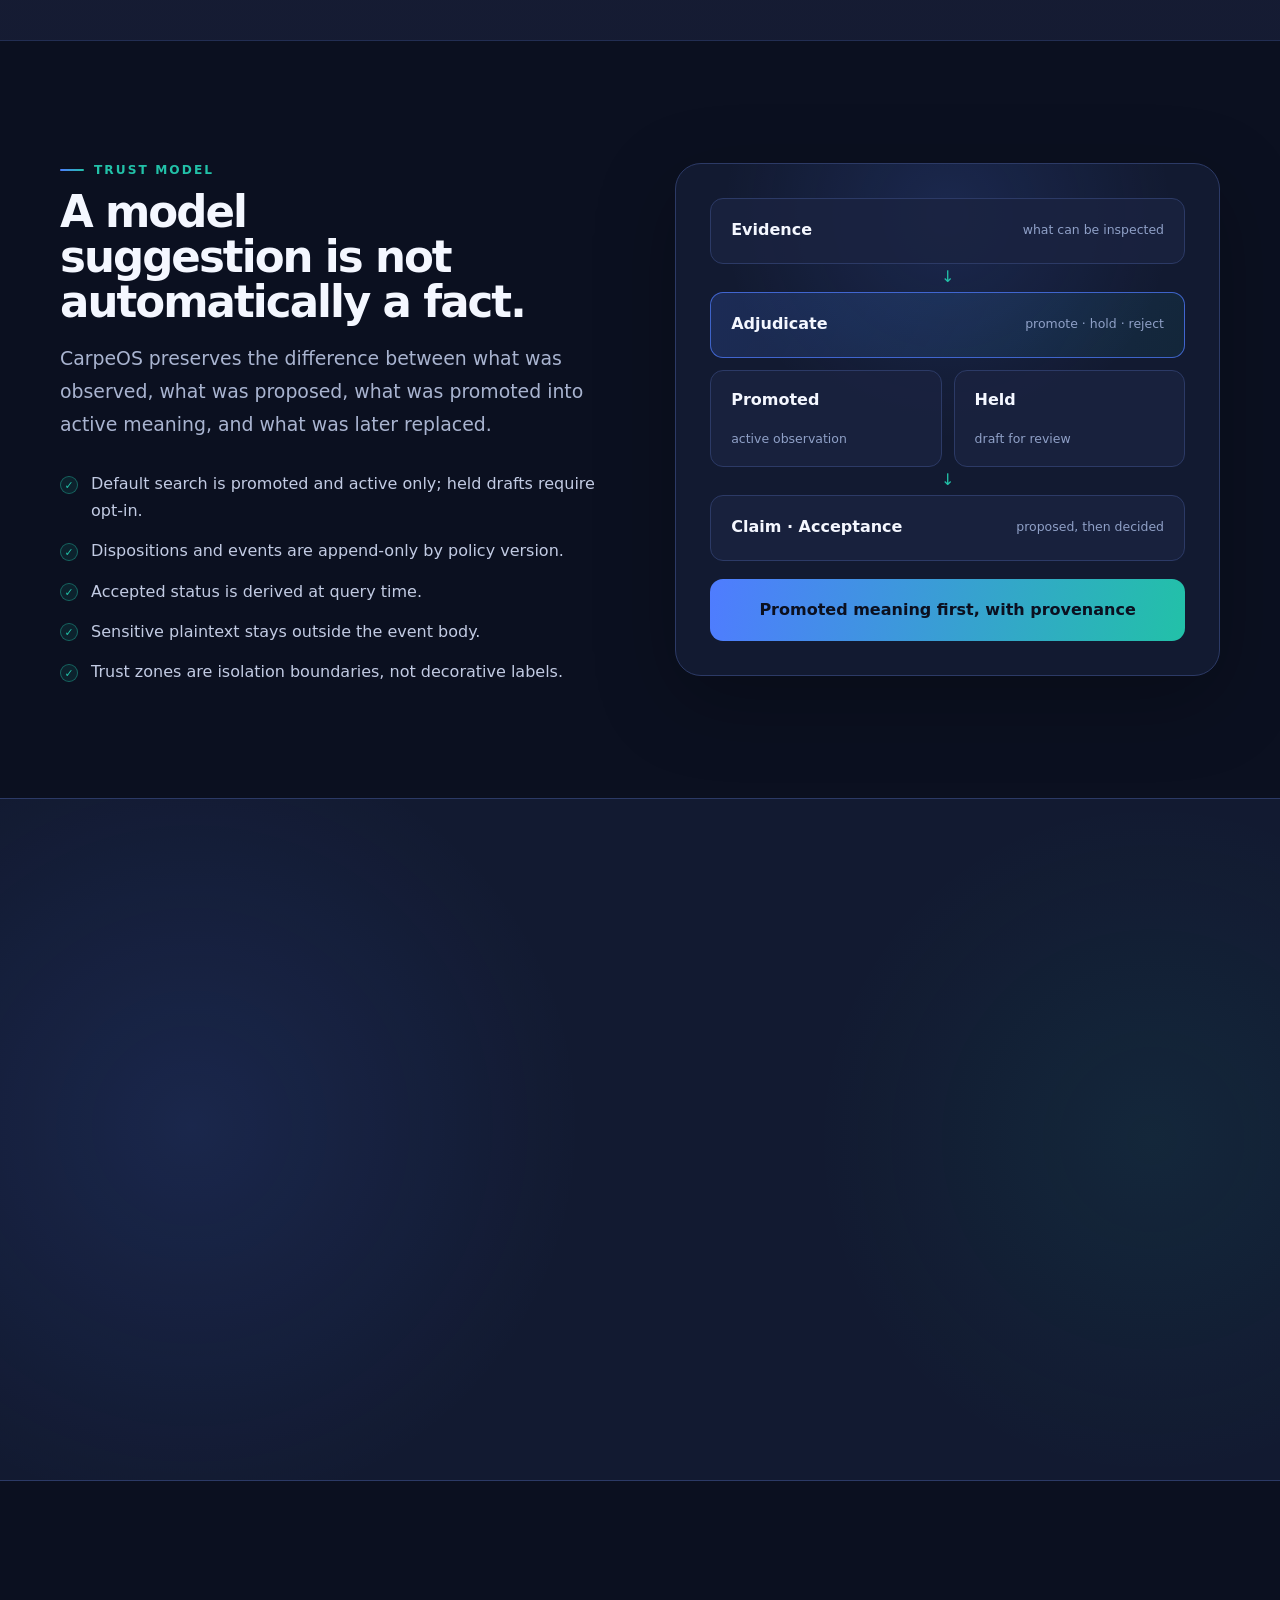
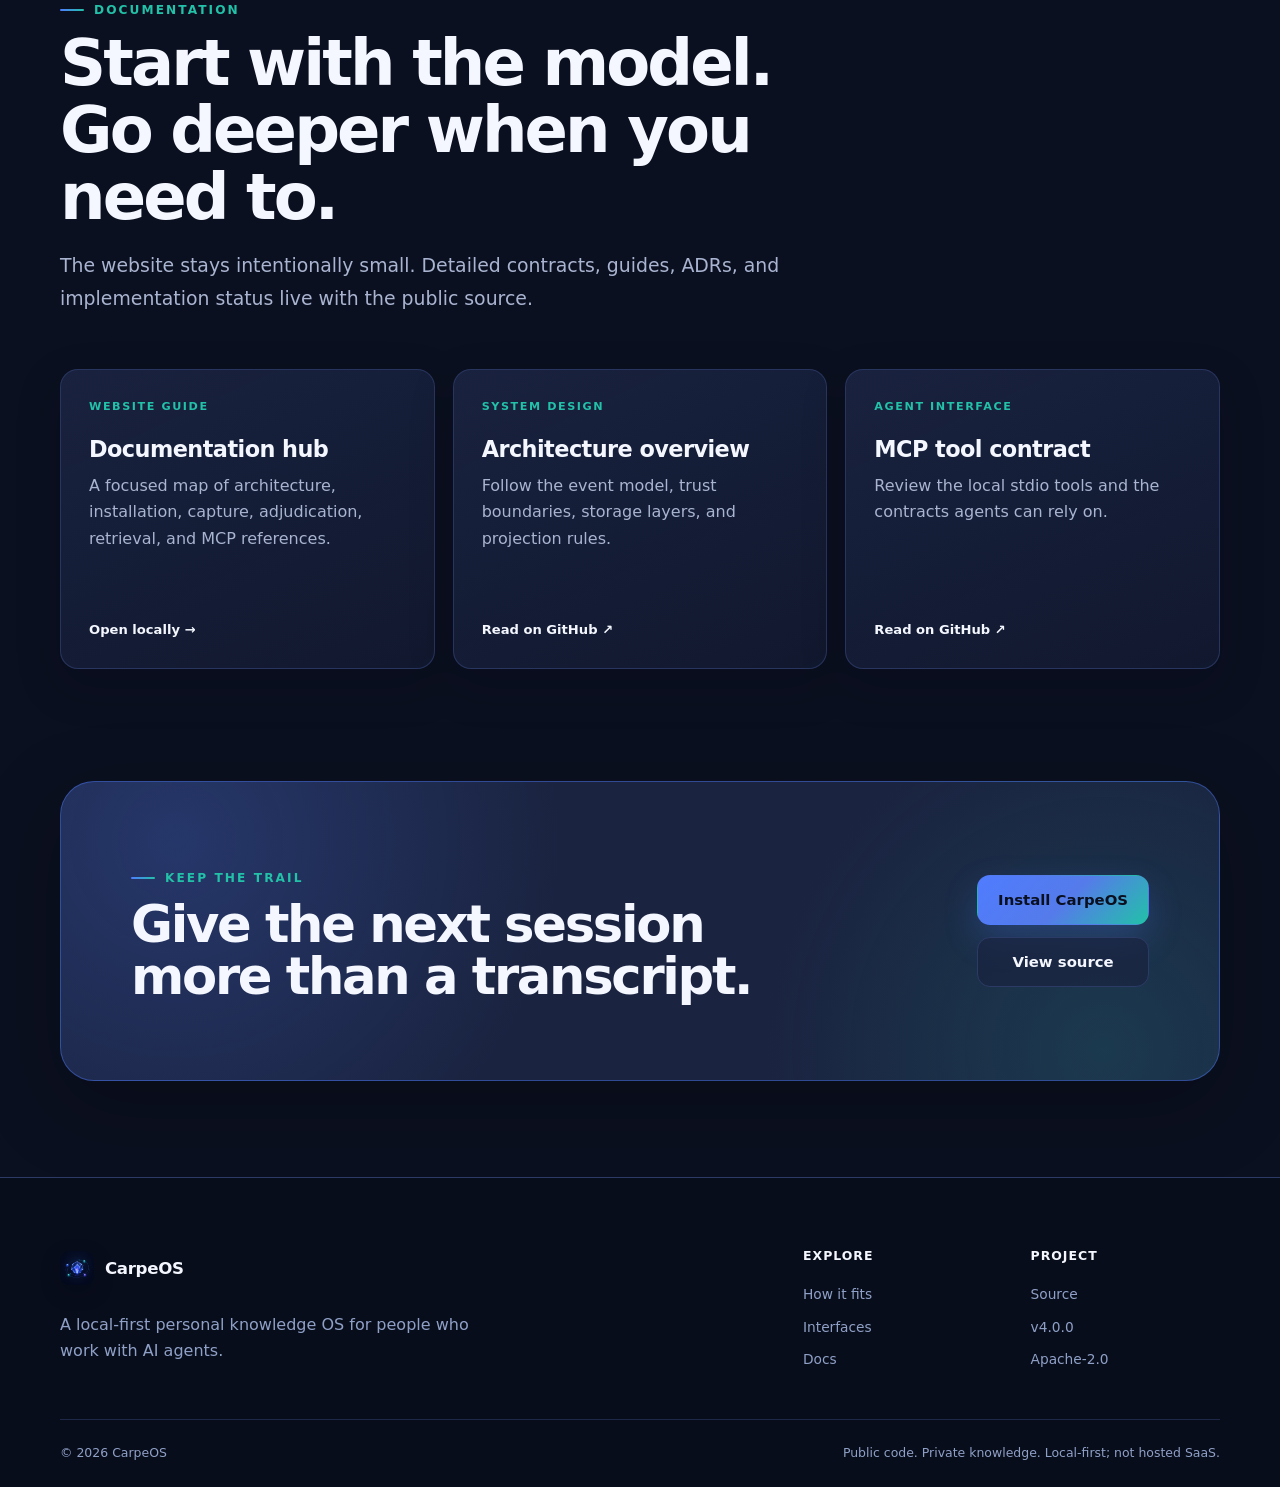
==== commit a6ee4647: "docs: pin marketing site and claims ledger to v4.0.0 Point hero status, install pin, footer release " ====
--- a/index.html
+++ b/index.html
@@ -51,7 +51,7 @@
         <div class="hero-copy">
           <div class="status-pill reveal">
             <span class="status-dot" aria-hidden="true"></span>
-            v3.2 · local-first · open source
+            v4.0 · local-first · open source
           </div>
           <h1 id="hero-title" class="reveal">Capture context.<br><span>Compound knowledge.</span></h1>
           <p class="hero-lede reveal">CarpeOS captures agent sessions with provenance, adjudicates what is worth keeping as durable meaning, and returns promoted knowledge — with status explicit and the trail intact.</p>
@@ -232,7 +232,7 @@
         <div class="install-copy reveal">
           <span class="eyebrow">Get started</span>
           <h2 id="install-title">Install locally. See the plan before applying it.</h2>
-          <p>CarpeOS requires Node.js 22.22 or newer. The setup flow shows resolved paths and actions before it changes anything. Pin <code>@innocarpe/carpeos@3.2.0</code> when you want a fixed release.</p>
+          <p>CarpeOS requires Node.js 22.22 or newer. The setup flow shows resolved paths and actions before it changes anything. Pin <code>@innocarpe/carpeos@4.0.0</code> when you want a fixed release.</p>
           <div class="install-links">
             <a href="docs/index.html">Open the docs hub <span aria-hidden="true">→</span></a>
             <a href="https://github.com/innocarpe/carpeos/blob/main/docs/guides/one-stop-install.md" target="_blank" rel="noopener noreferrer">Full install guide <span aria-hidden="true">↗</span></a>
@@ -317,7 +317,7 @@
       </div>
       <div class="footer-links">
         <div><strong>Explore</strong><a href="#how">How it fits</a><a href="#interfaces">Interfaces</a><a href="docs/index.html">Docs</a></div>
-        <div><strong>Project</strong><a href="https://github.com/innocarpe/carpeos" target="_blank" rel="noopener noreferrer">Source</a><a href="https://github.com/innocarpe/carpeos/releases/tag/v3.2.0" target="_blank" rel="noopener noreferrer">v3.2.0</a><a href="https://github.com/innocarpe/carpeos/blob/main/LICENSE" target="_blank" rel="noopener noreferrer">Apache-2.0</a></div>
+        <div><strong>Project</strong><a href="https://github.com/innocarpe/carpeos" target="_blank" rel="noopener noreferrer">Source</a><a href="https://github.com/innocarpe/carpeos/releases/tag/v4.0.0" target="_blank" rel="noopener noreferrer">v4.0.0</a><a href="https://github.com/innocarpe/carpeos/blob/main/LICENSE" target="_blank" rel="noopener noreferrer">Apache-2.0</a></div>
       </div>
     </div>
     <div class="container footer-bottom">
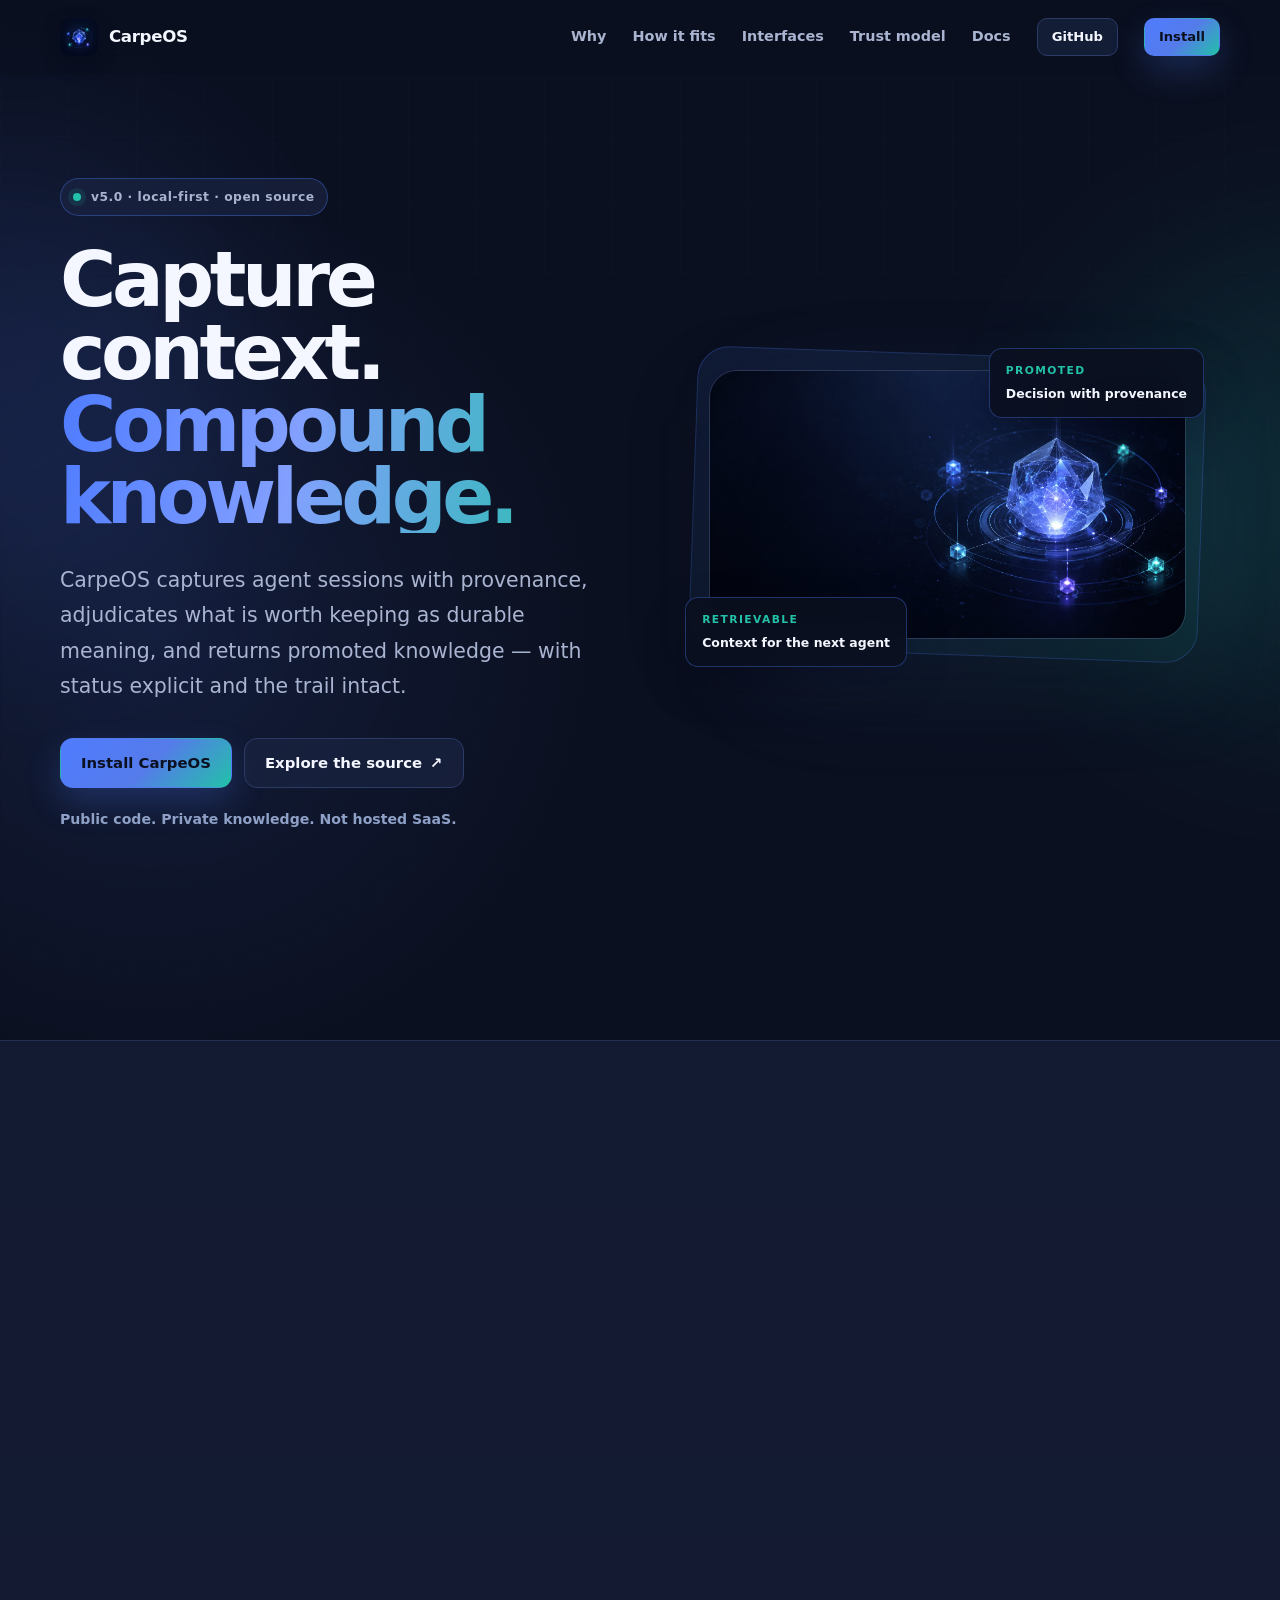
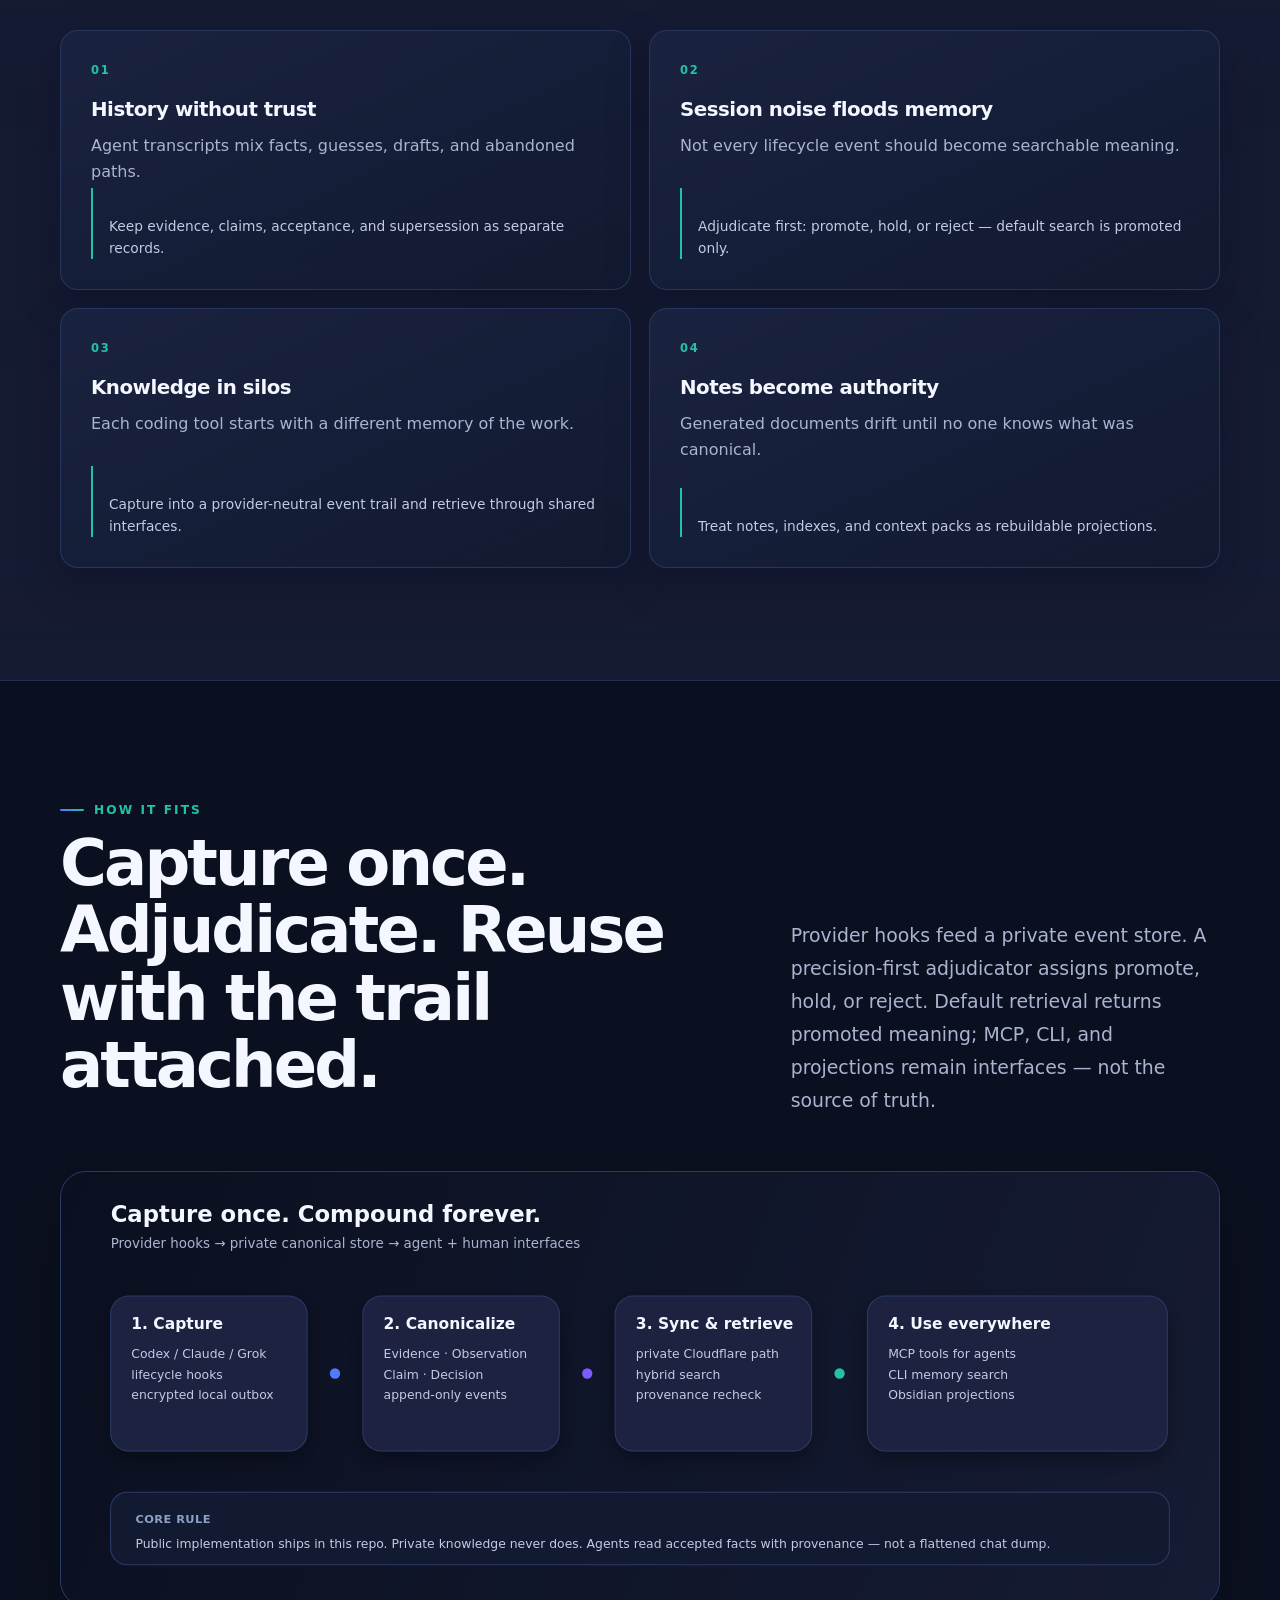
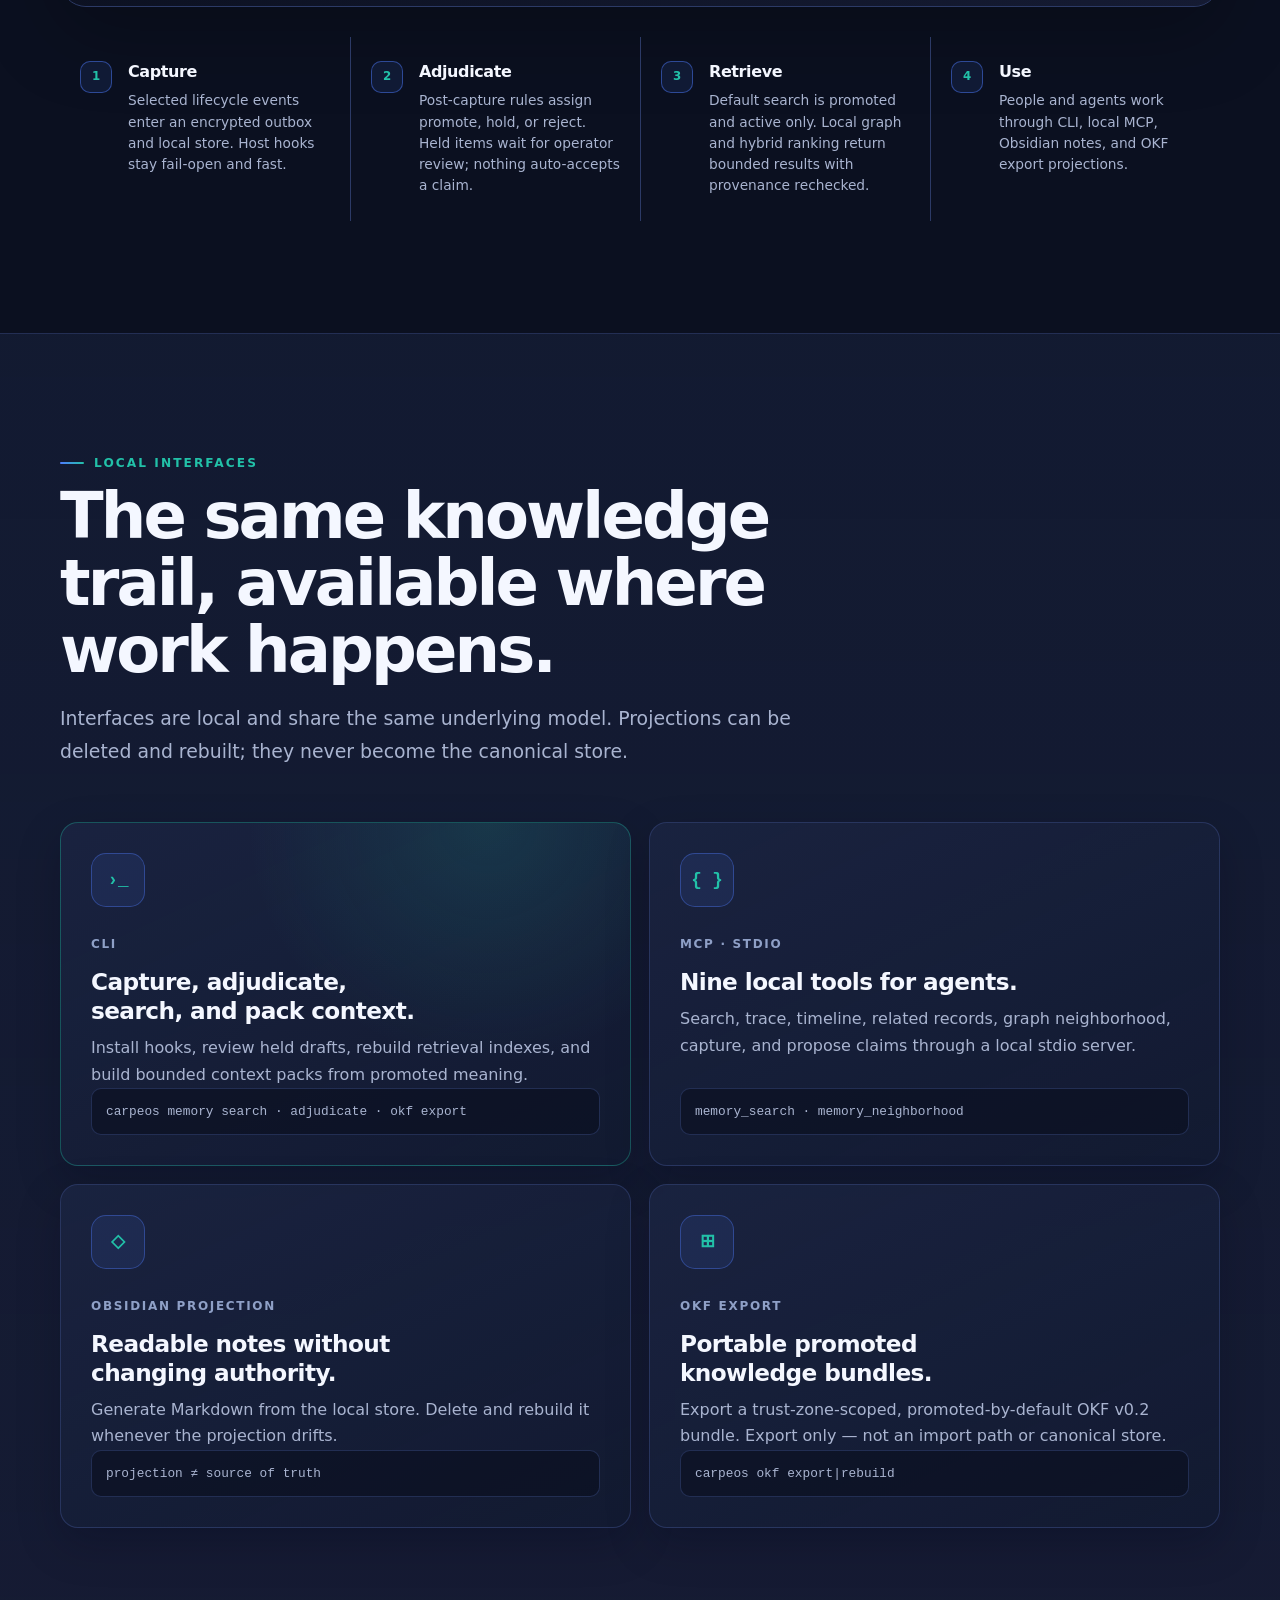
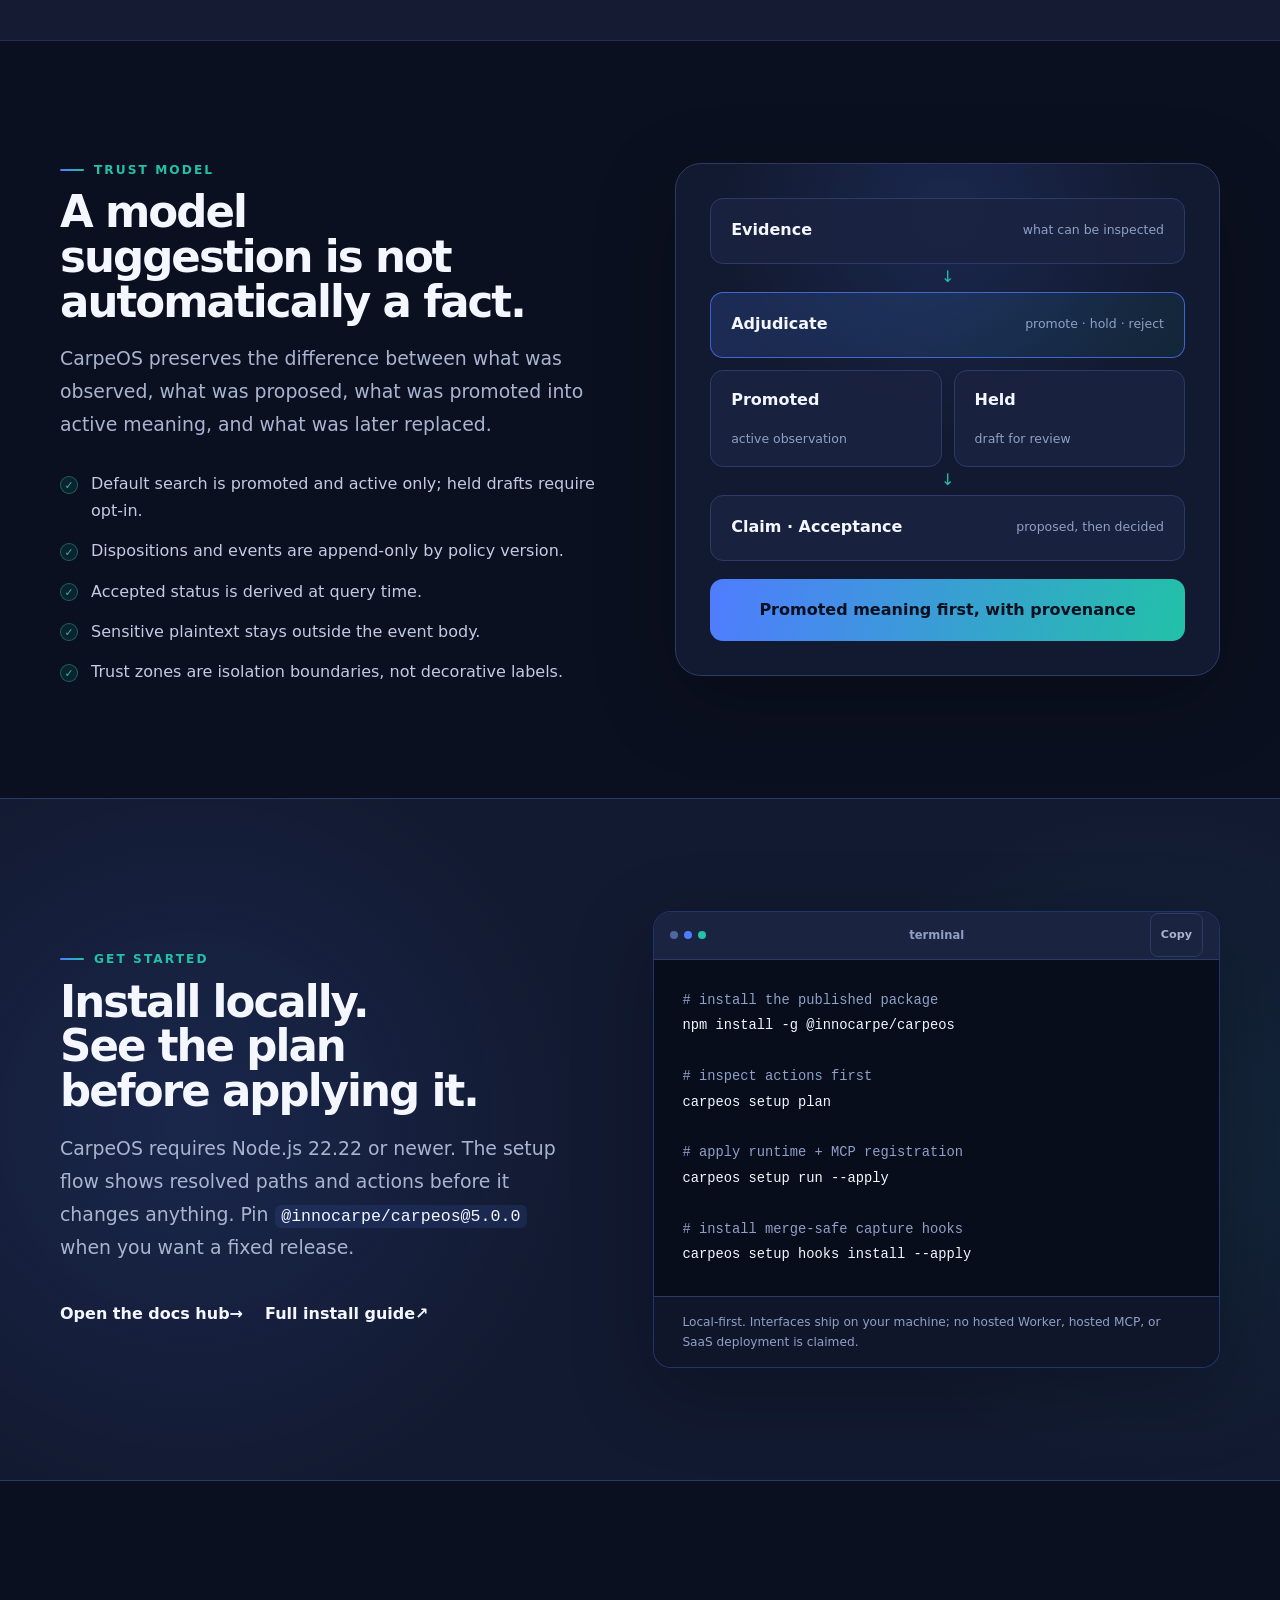
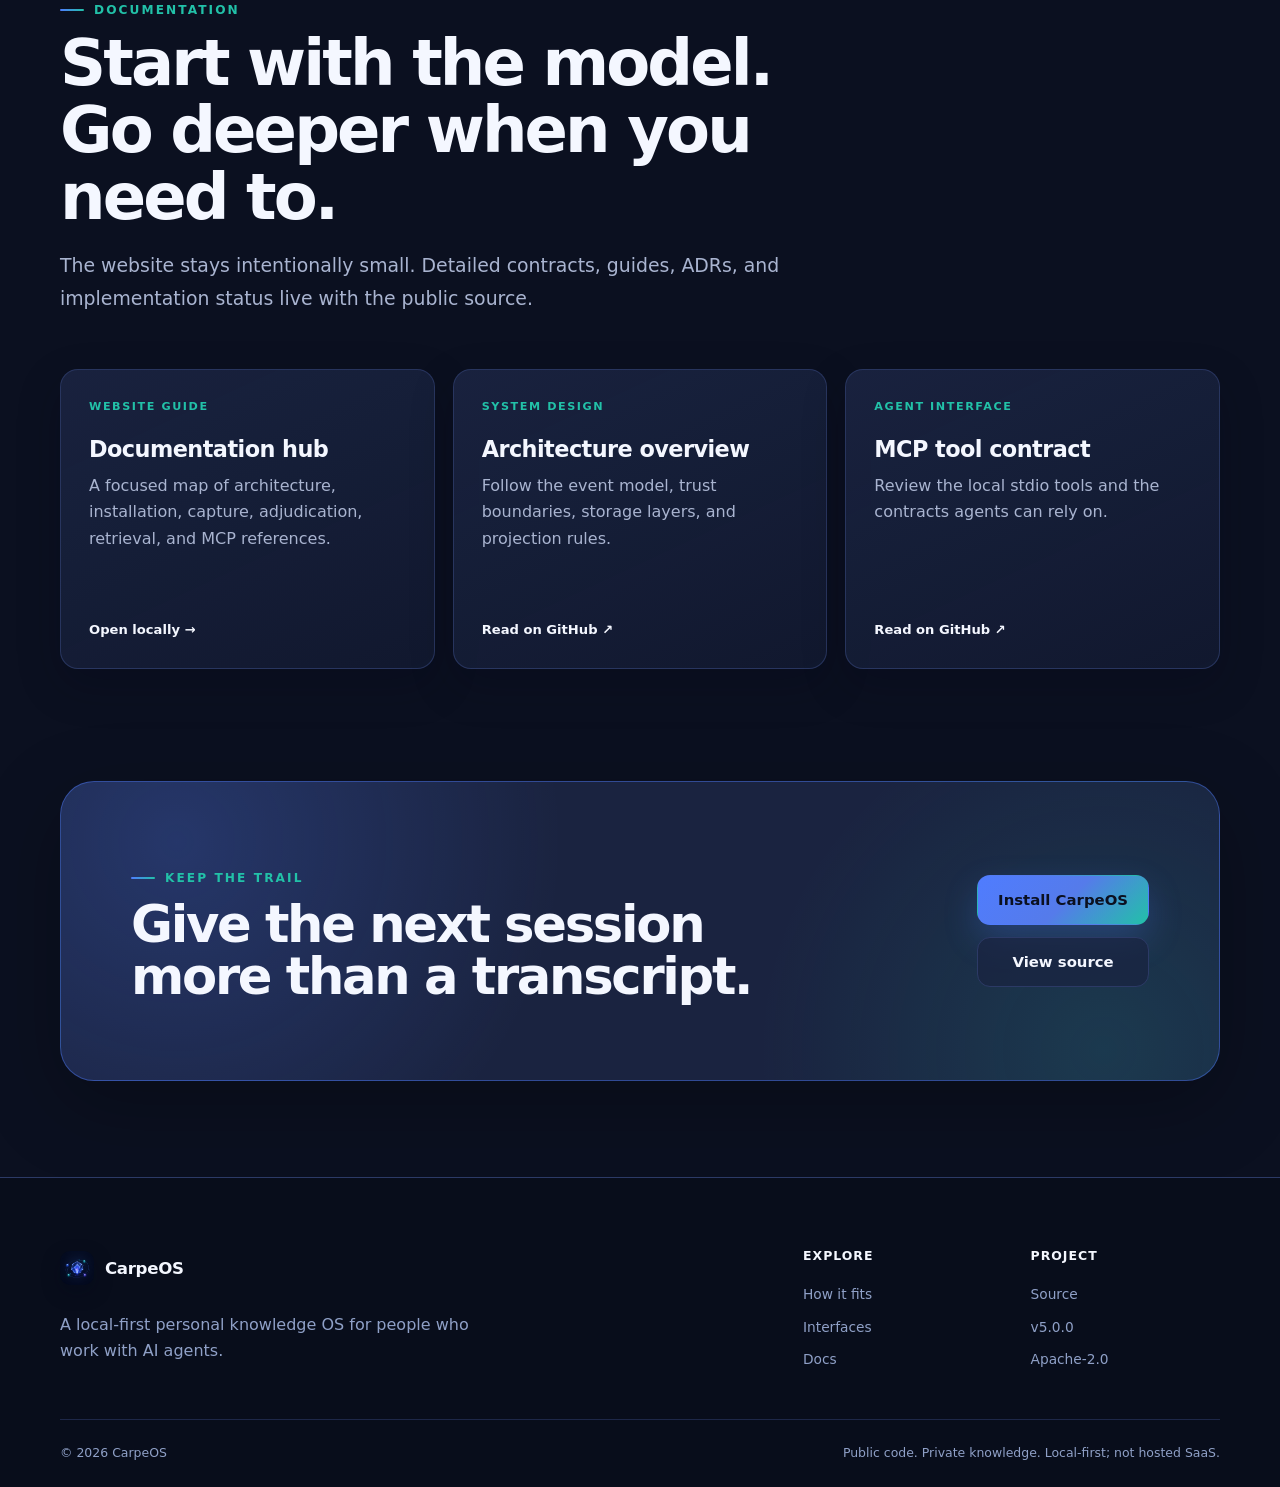
==== commit bedaddee: "docs: pin marketing site and claims ledger to v5.0.0 Point hero status, install pin, footer release " ====
--- a/index.html
+++ b/index.html
@@ -51,7 +51,7 @@
         <div class="hero-copy">
           <div class="status-pill reveal">
             <span class="status-dot" aria-hidden="true"></span>
-            v4.0 · local-first · open source
+            v5.0 · local-first · open source
           </div>
           <h1 id="hero-title" class="reveal">Capture context.<br><span>Compound knowledge.</span></h1>
           <p class="hero-lede reveal">CarpeOS captures agent sessions with provenance, adjudicates what is worth keeping as durable meaning, and returns promoted knowledge — with status explicit and the trail intact.</p>
@@ -232,7 +232,7 @@
         <div class="install-copy reveal">
           <span class="eyebrow">Get started</span>
           <h2 id="install-title">Install locally. See the plan before applying it.</h2>
-          <p>CarpeOS requires Node.js 22.22 or newer. The setup flow shows resolved paths and actions before it changes anything. Pin <code>@innocarpe/carpeos@4.0.0</code> when you want a fixed release.</p>
+          <p>CarpeOS requires Node.js 22.22 or newer. The setup flow shows resolved paths and actions before it changes anything. Pin <code>@innocarpe/carpeos@5.0.0</code> when you want a fixed release.</p>
           <div class="install-links">
             <a href="docs/index.html">Open the docs hub <span aria-hidden="true">→</span></a>
             <a href="https://github.com/innocarpe/carpeos/blob/main/docs/guides/one-stop-install.md" target="_blank" rel="noopener noreferrer">Full install guide <span aria-hidden="true">↗</span></a>
@@ -317,7 +317,7 @@
       </div>
       <div class="footer-links">
         <div><strong>Explore</strong><a href="#how">How it fits</a><a href="#interfaces">Interfaces</a><a href="docs/index.html">Docs</a></div>
-        <div><strong>Project</strong><a href="https://github.com/innocarpe/carpeos" target="_blank" rel="noopener noreferrer">Source</a><a href="https://github.com/innocarpe/carpeos/releases/tag/v4.0.0" target="_blank" rel="noopener noreferrer">v4.0.0</a><a href="https://github.com/innocarpe/carpeos/blob/main/LICENSE" target="_blank" rel="noopener noreferrer">Apache-2.0</a></div>
+        <div><strong>Project</strong><a href="https://github.com/innocarpe/carpeos" target="_blank" rel="noopener noreferrer">Source</a><a href="https://github.com/innocarpe/carpeos/releases/tag/v5.0.0" target="_blank" rel="noopener noreferrer">v5.0.0</a><a href="https://github.com/innocarpe/carpeos/blob/main/LICENSE" target="_blank" rel="noopener noreferrer">Apache-2.0</a></div>
       </div>
     </div>
     <div class="container footer-bottom">
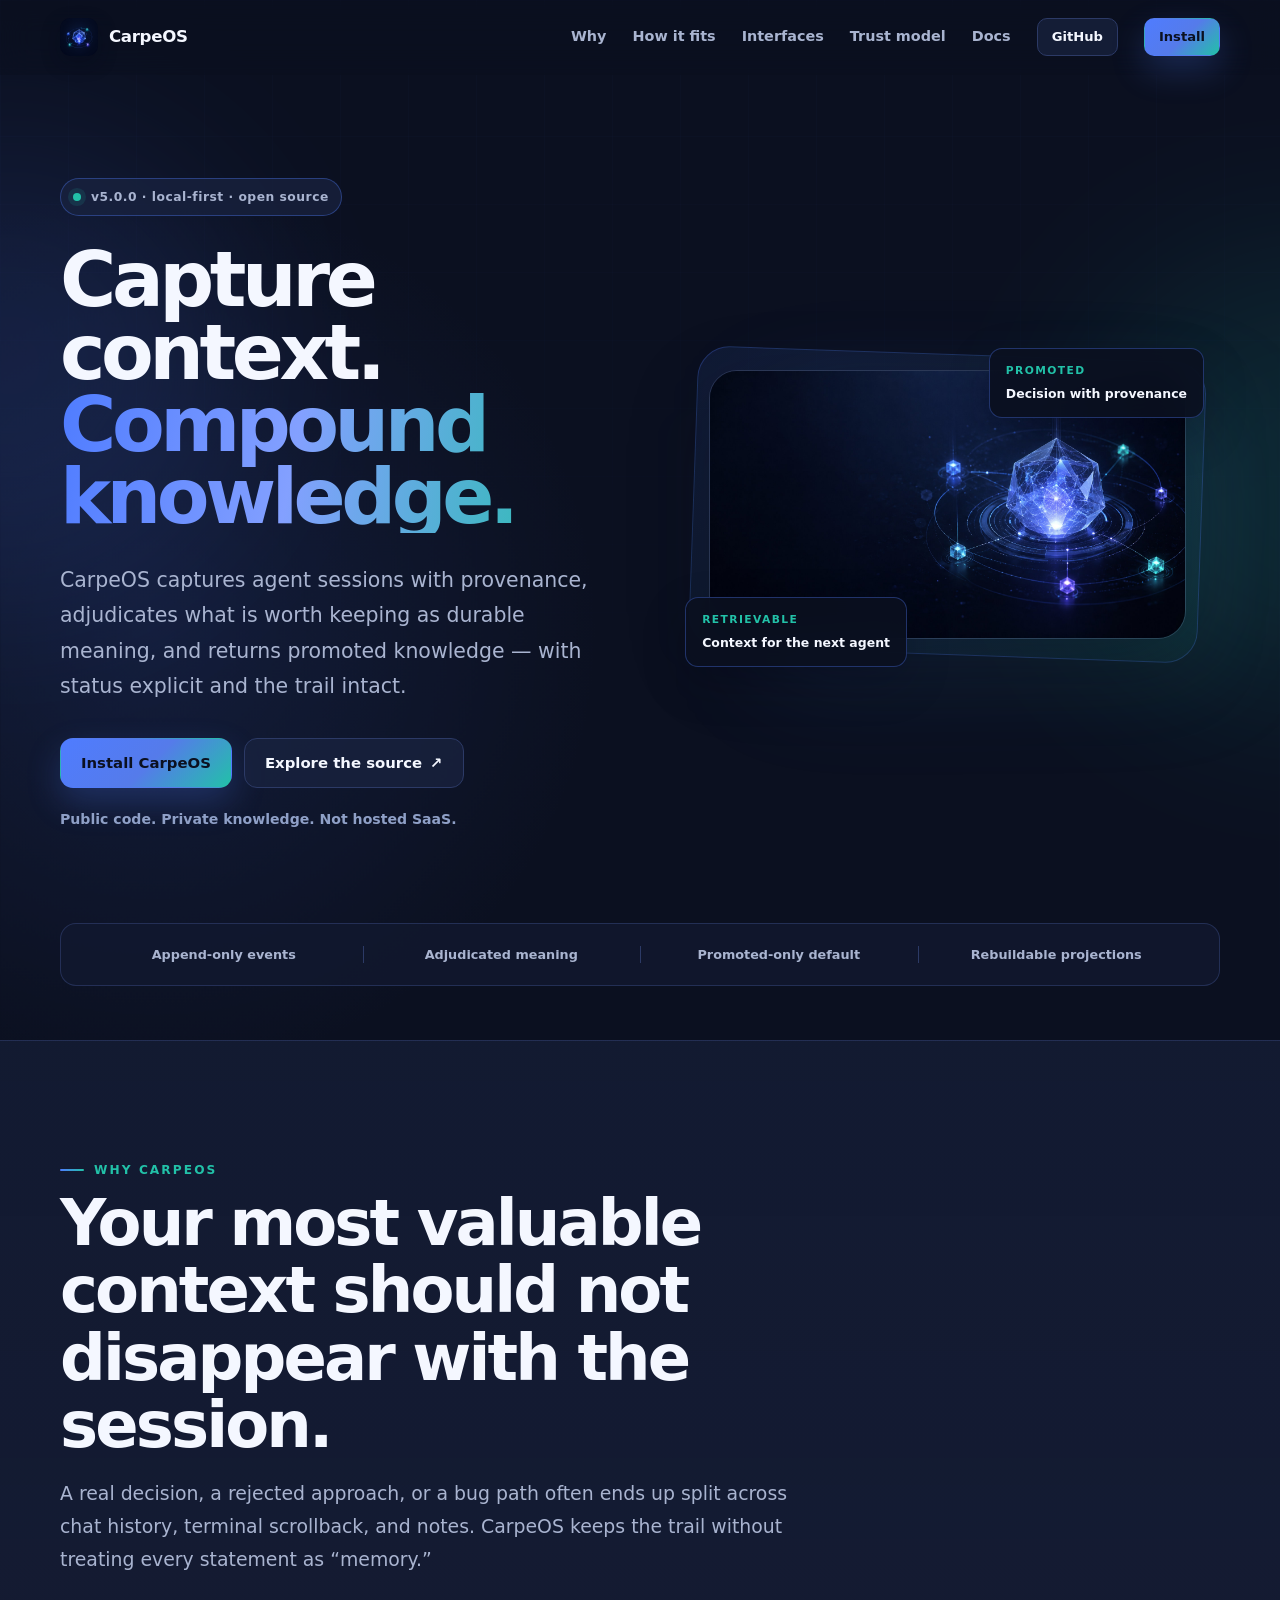
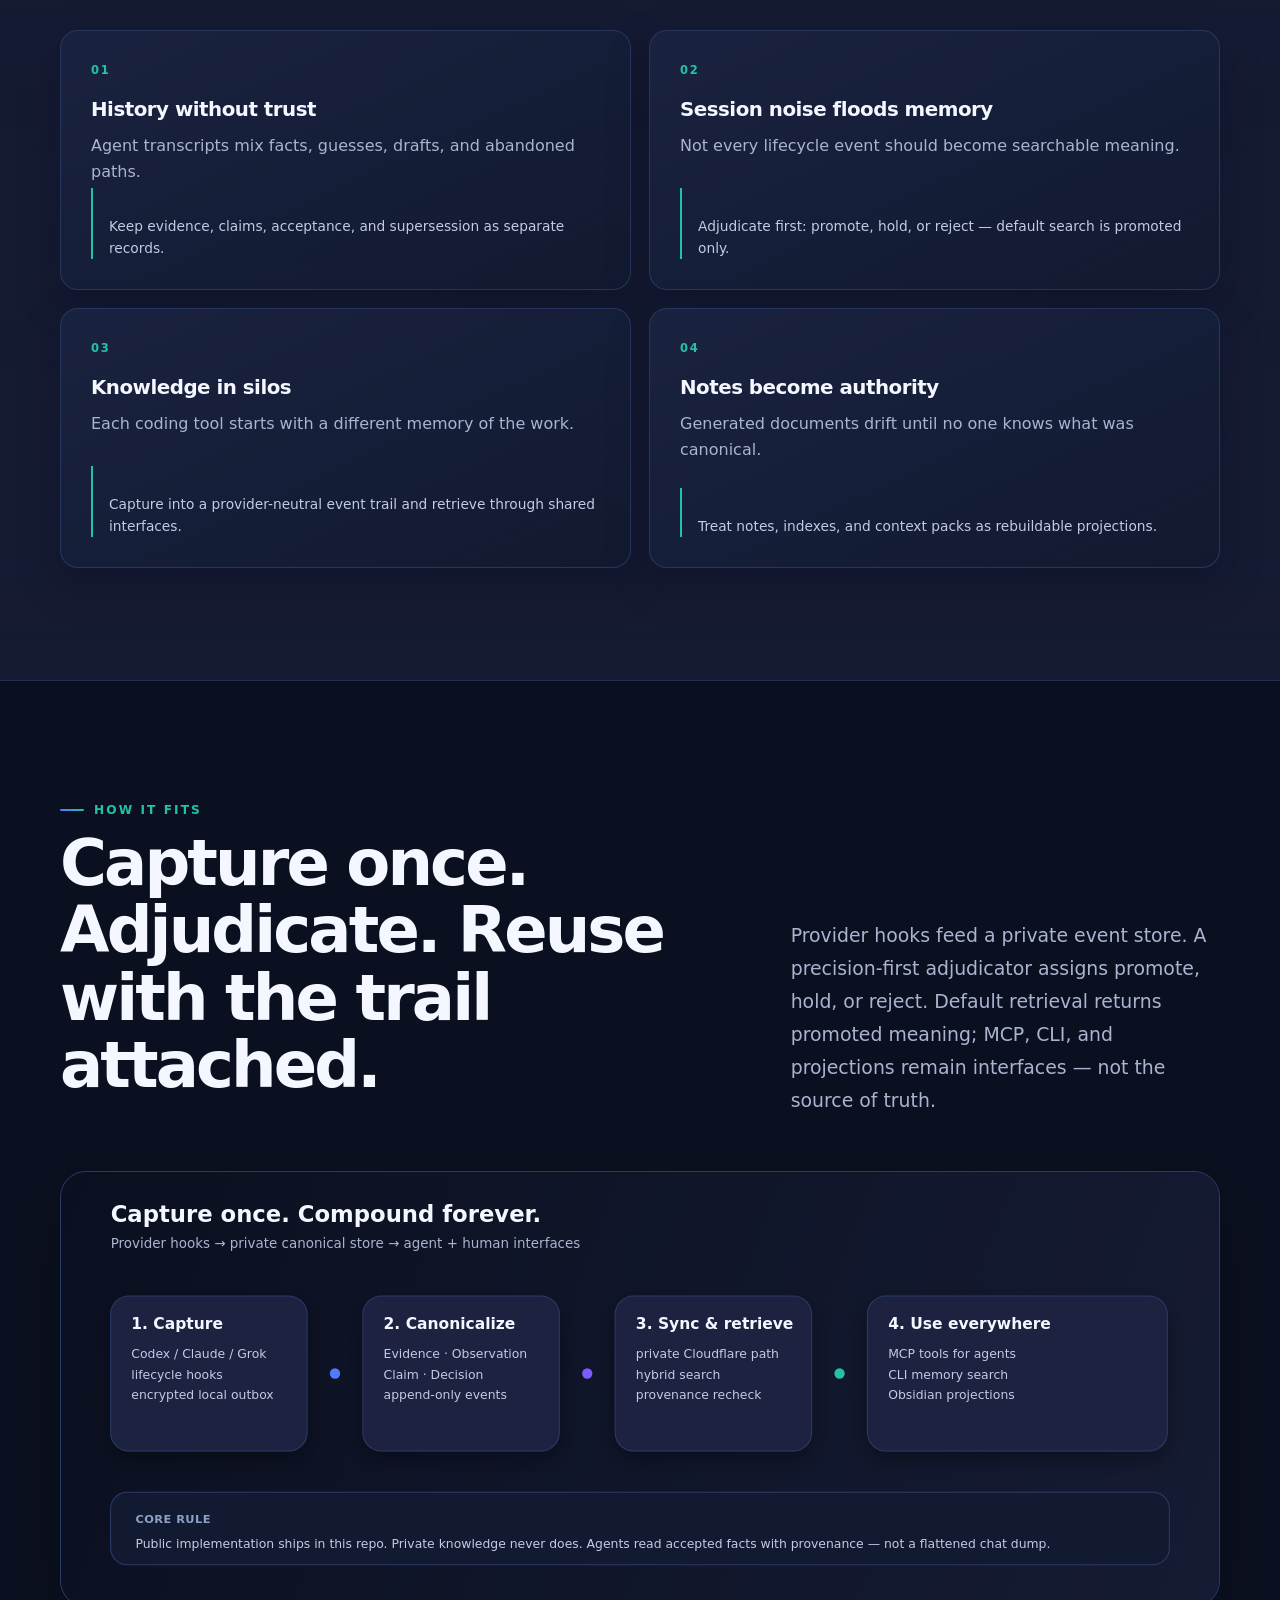
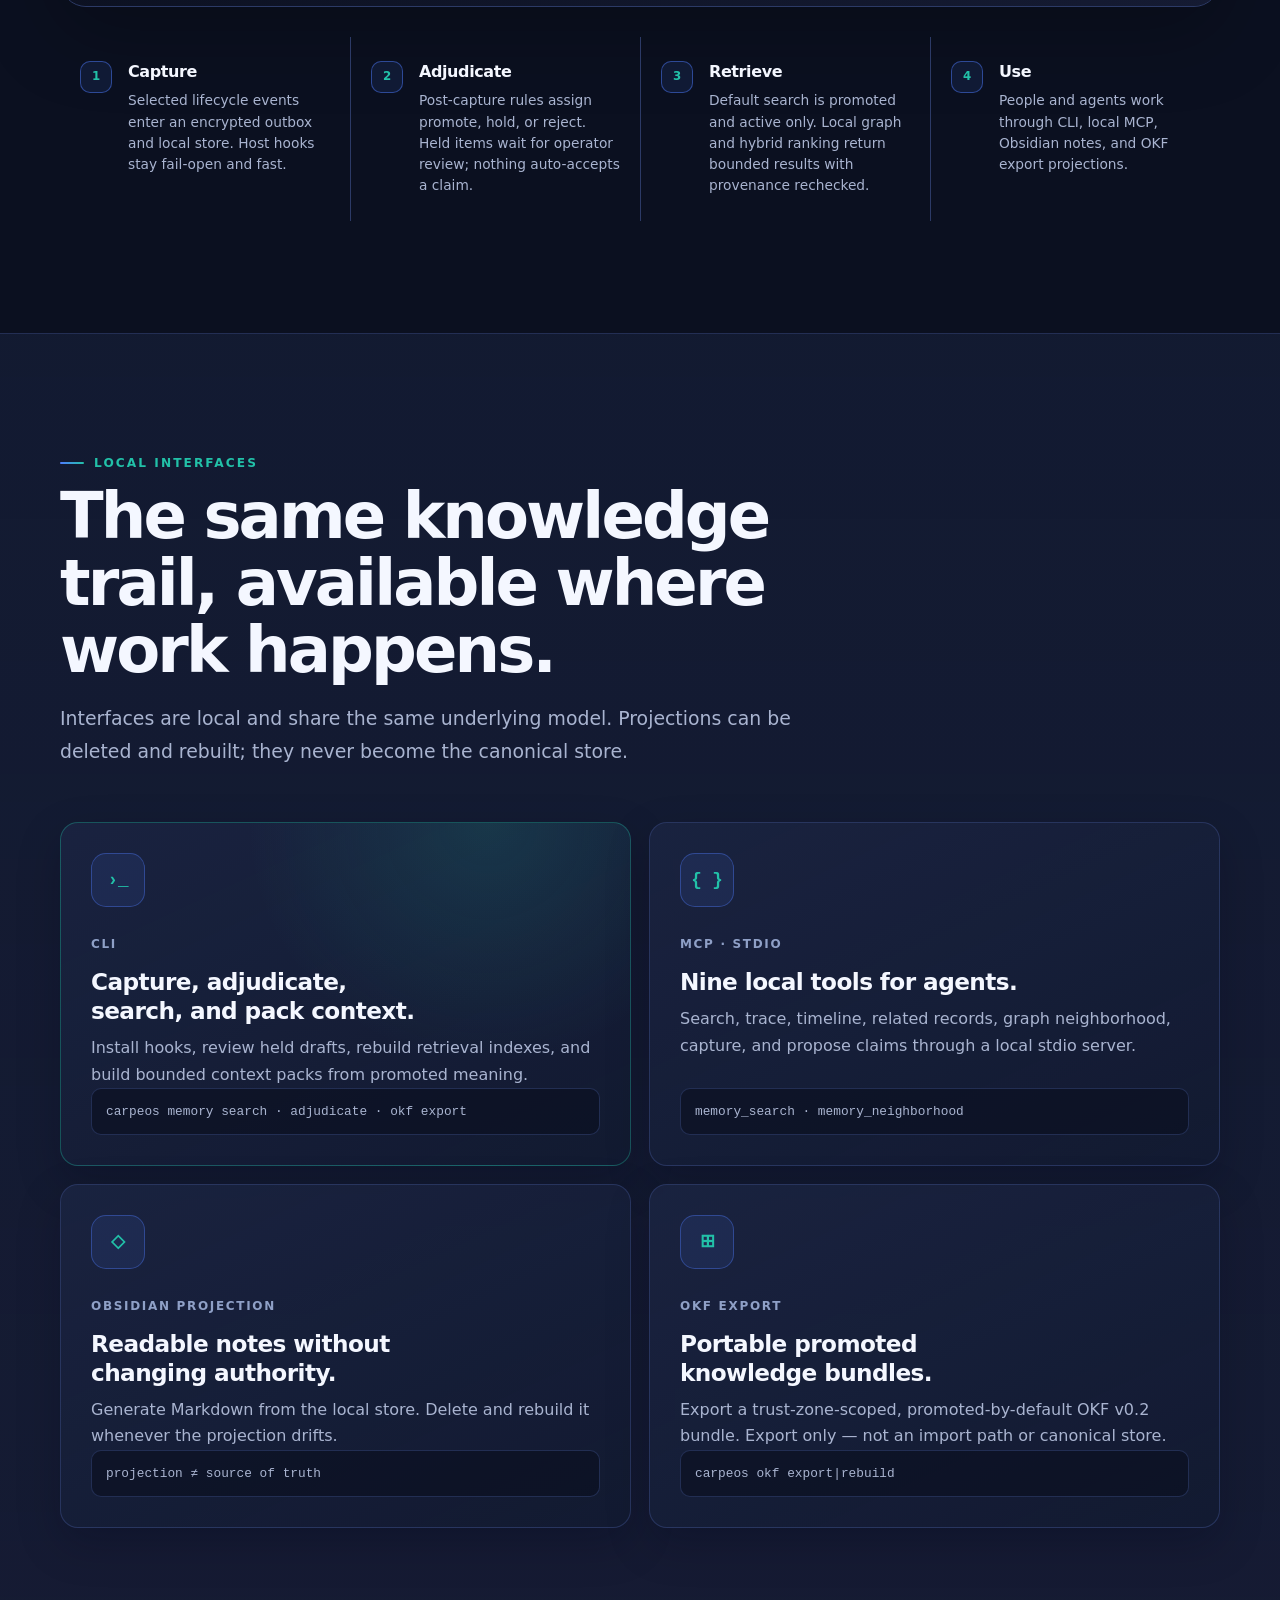
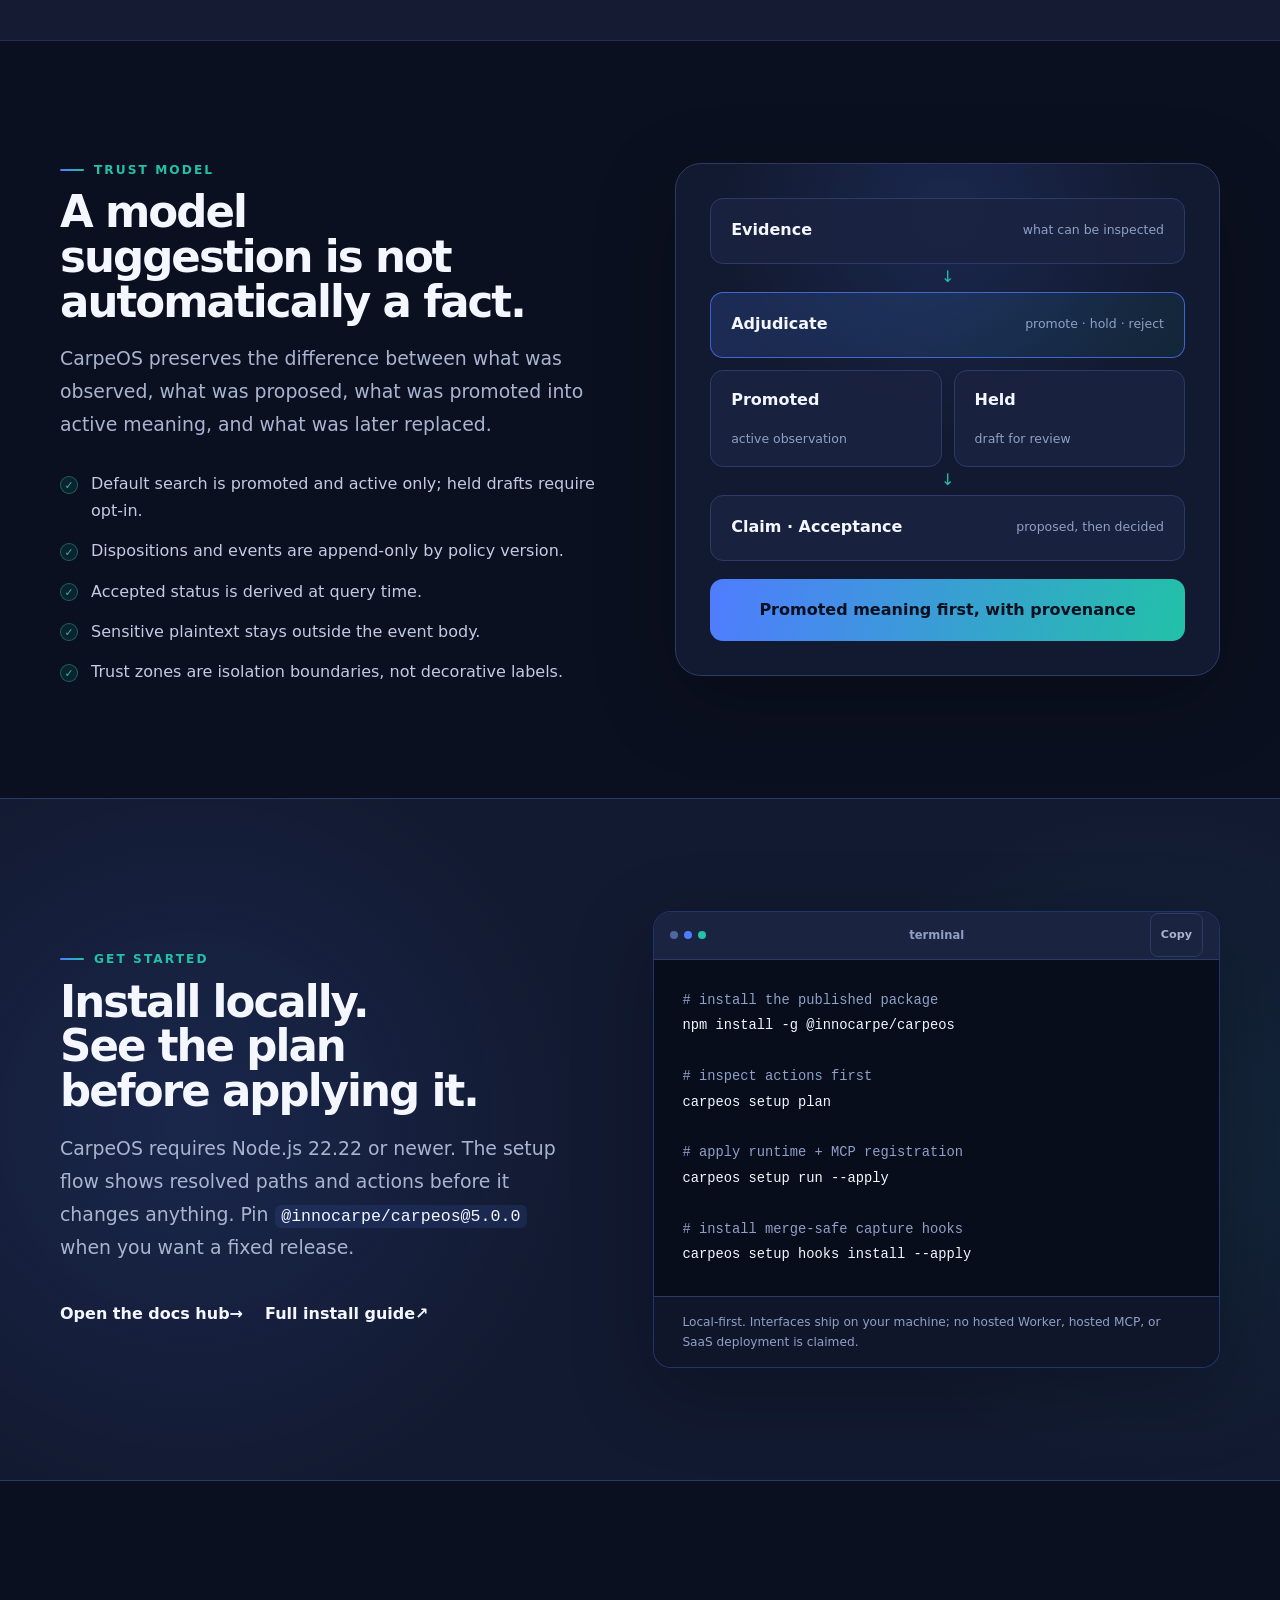
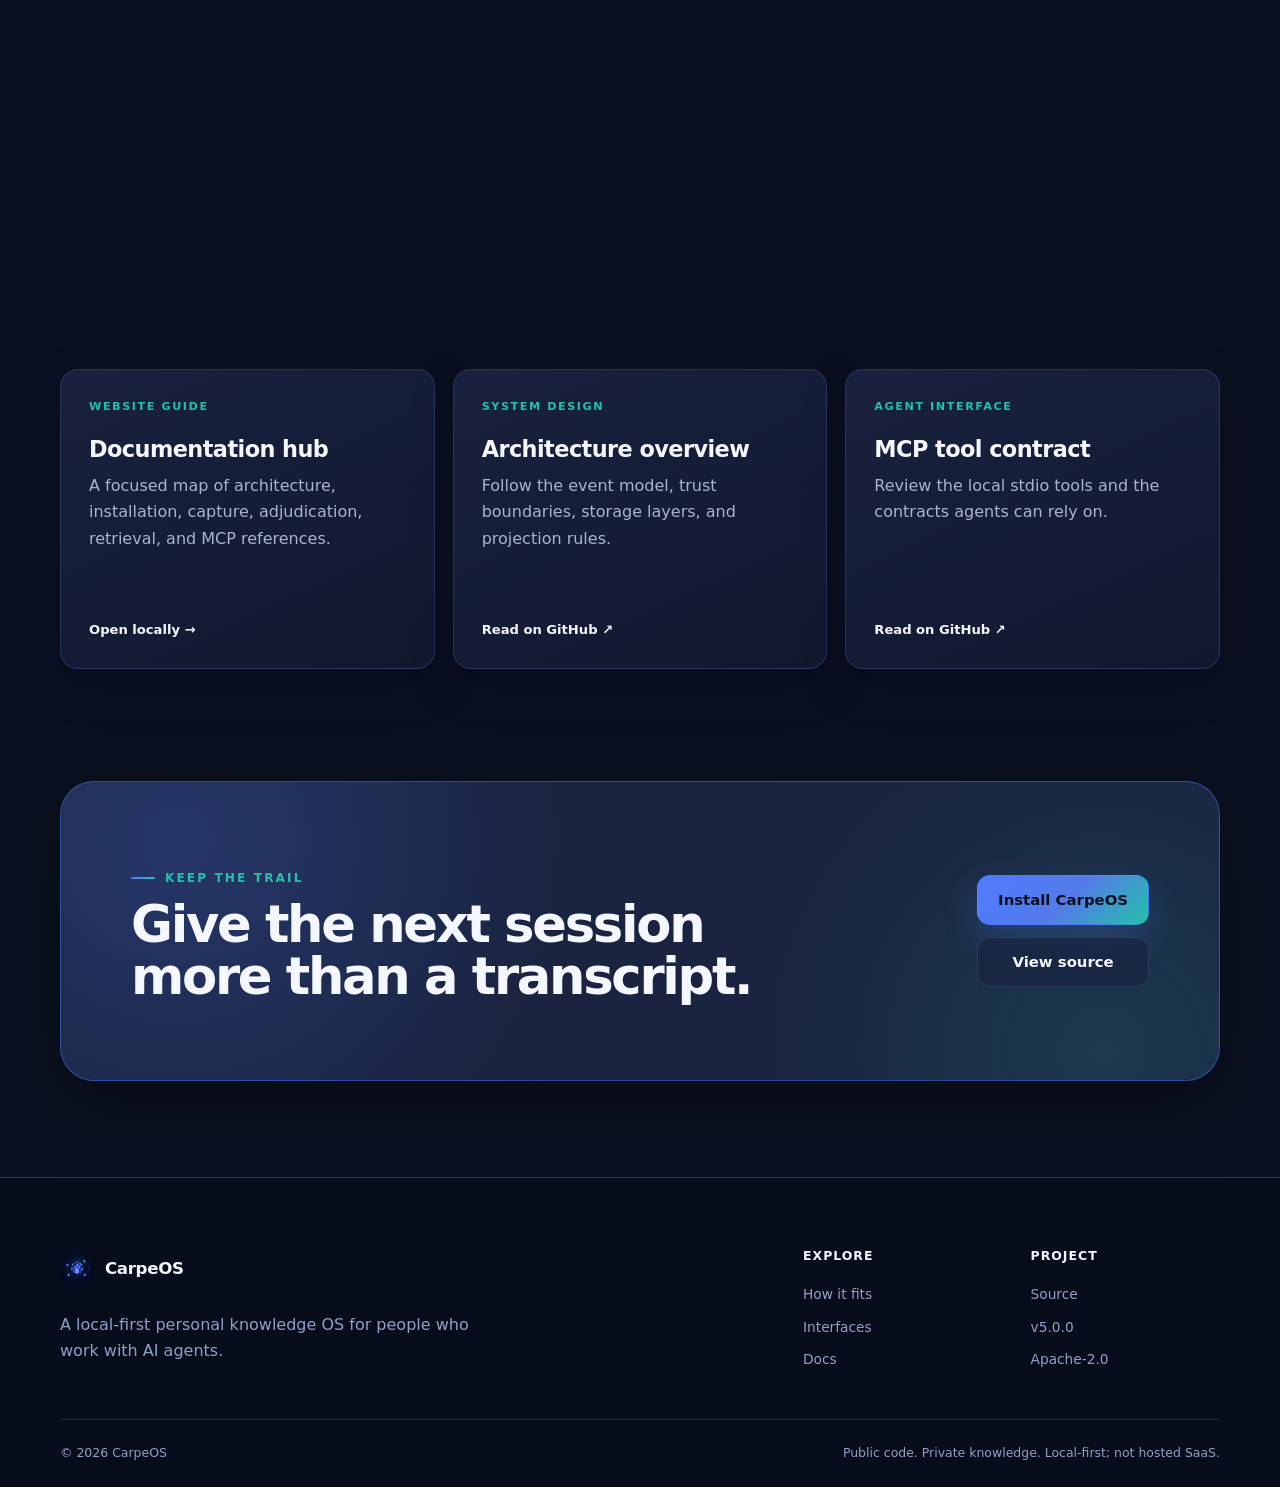
==== commit 86869855: "fix: require full SemVer x.y.z in public version displays Show v5.0.0 (not v5.0) in the landing stat" ====
--- a/index.html
+++ b/index.html
@@ -51,7 +51,7 @@
         <div class="hero-copy">
           <div class="status-pill reveal">
             <span class="status-dot" aria-hidden="true"></span>
-            v5.0 · local-first · open source
+            v5.0.0 · local-first · open source
           </div>
           <h1 id="hero-title" class="reveal">Capture context.<br><span>Compound knowledge.</span></h1>
           <p class="hero-lede reveal">CarpeOS captures agent sessions with provenance, adjudicates what is worth keeping as durable meaning, and returns promoted knowledge — with status explicit and the trail intact.</p>
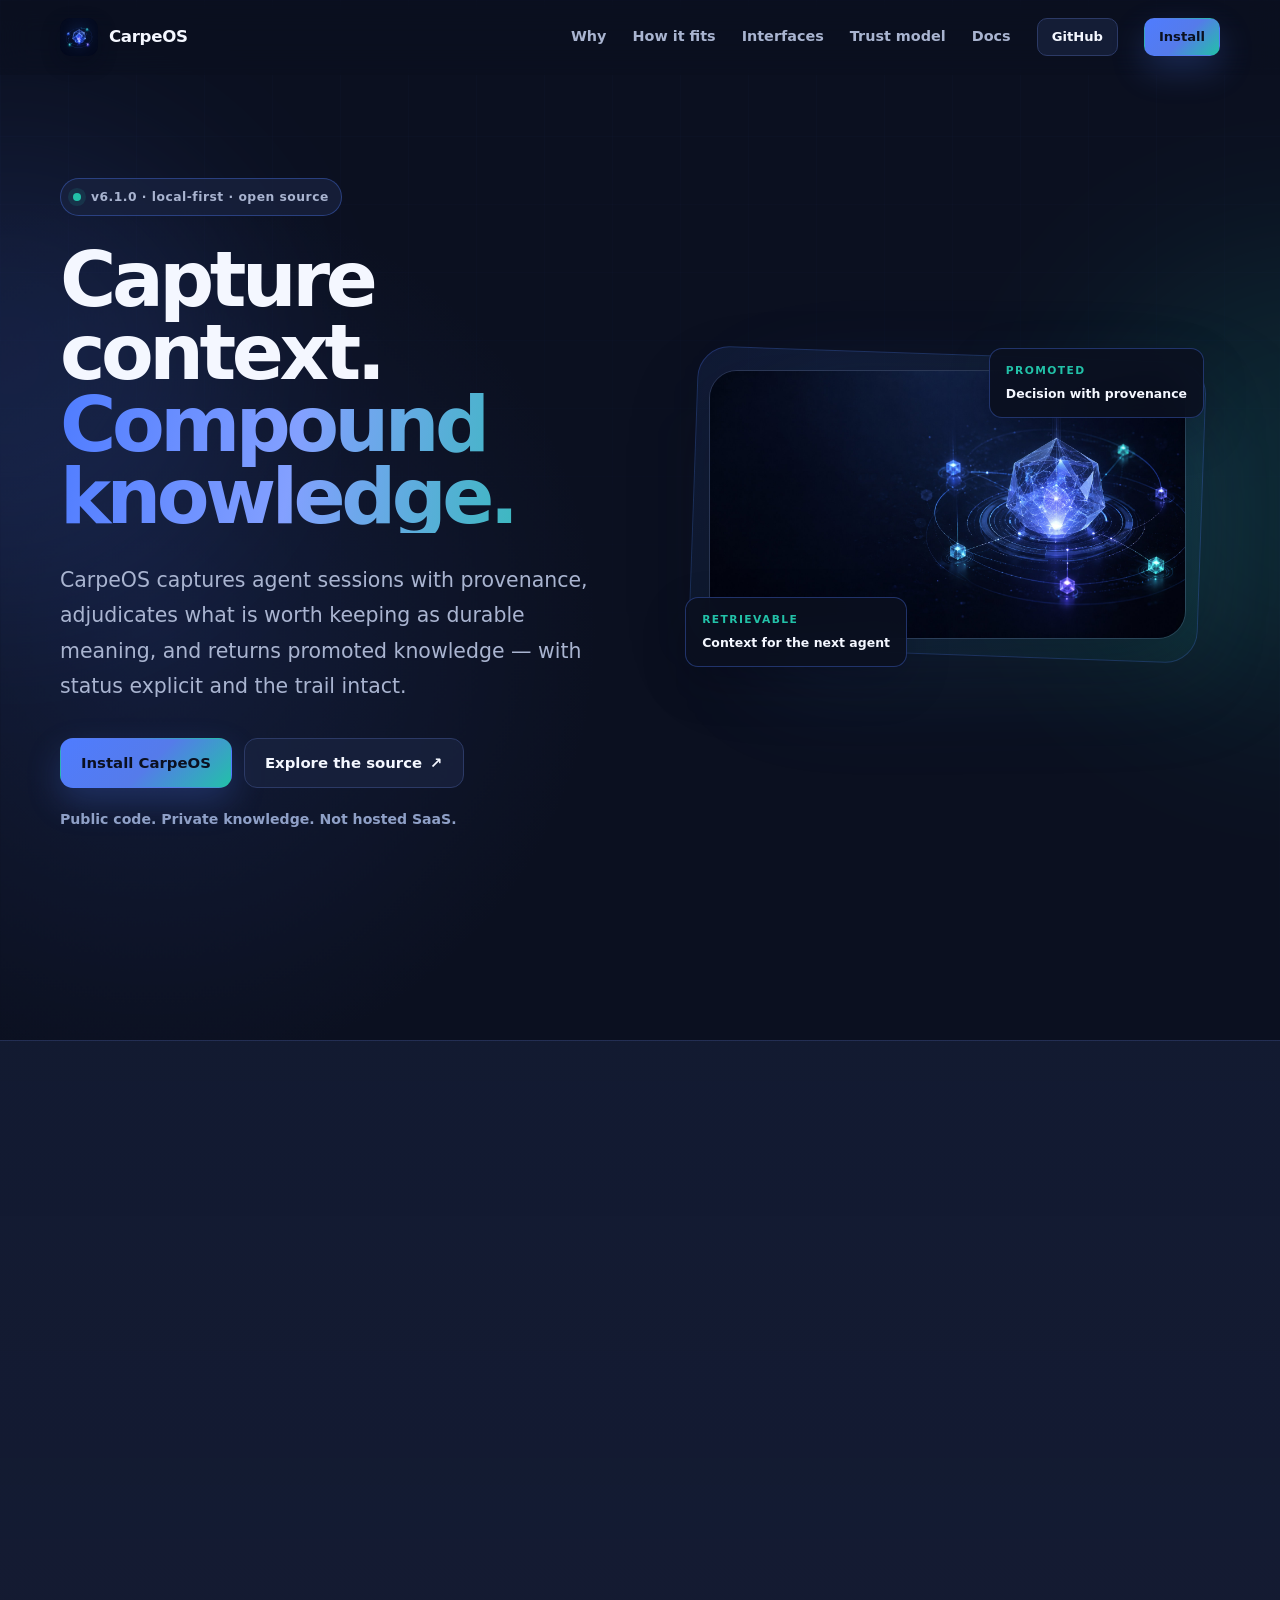
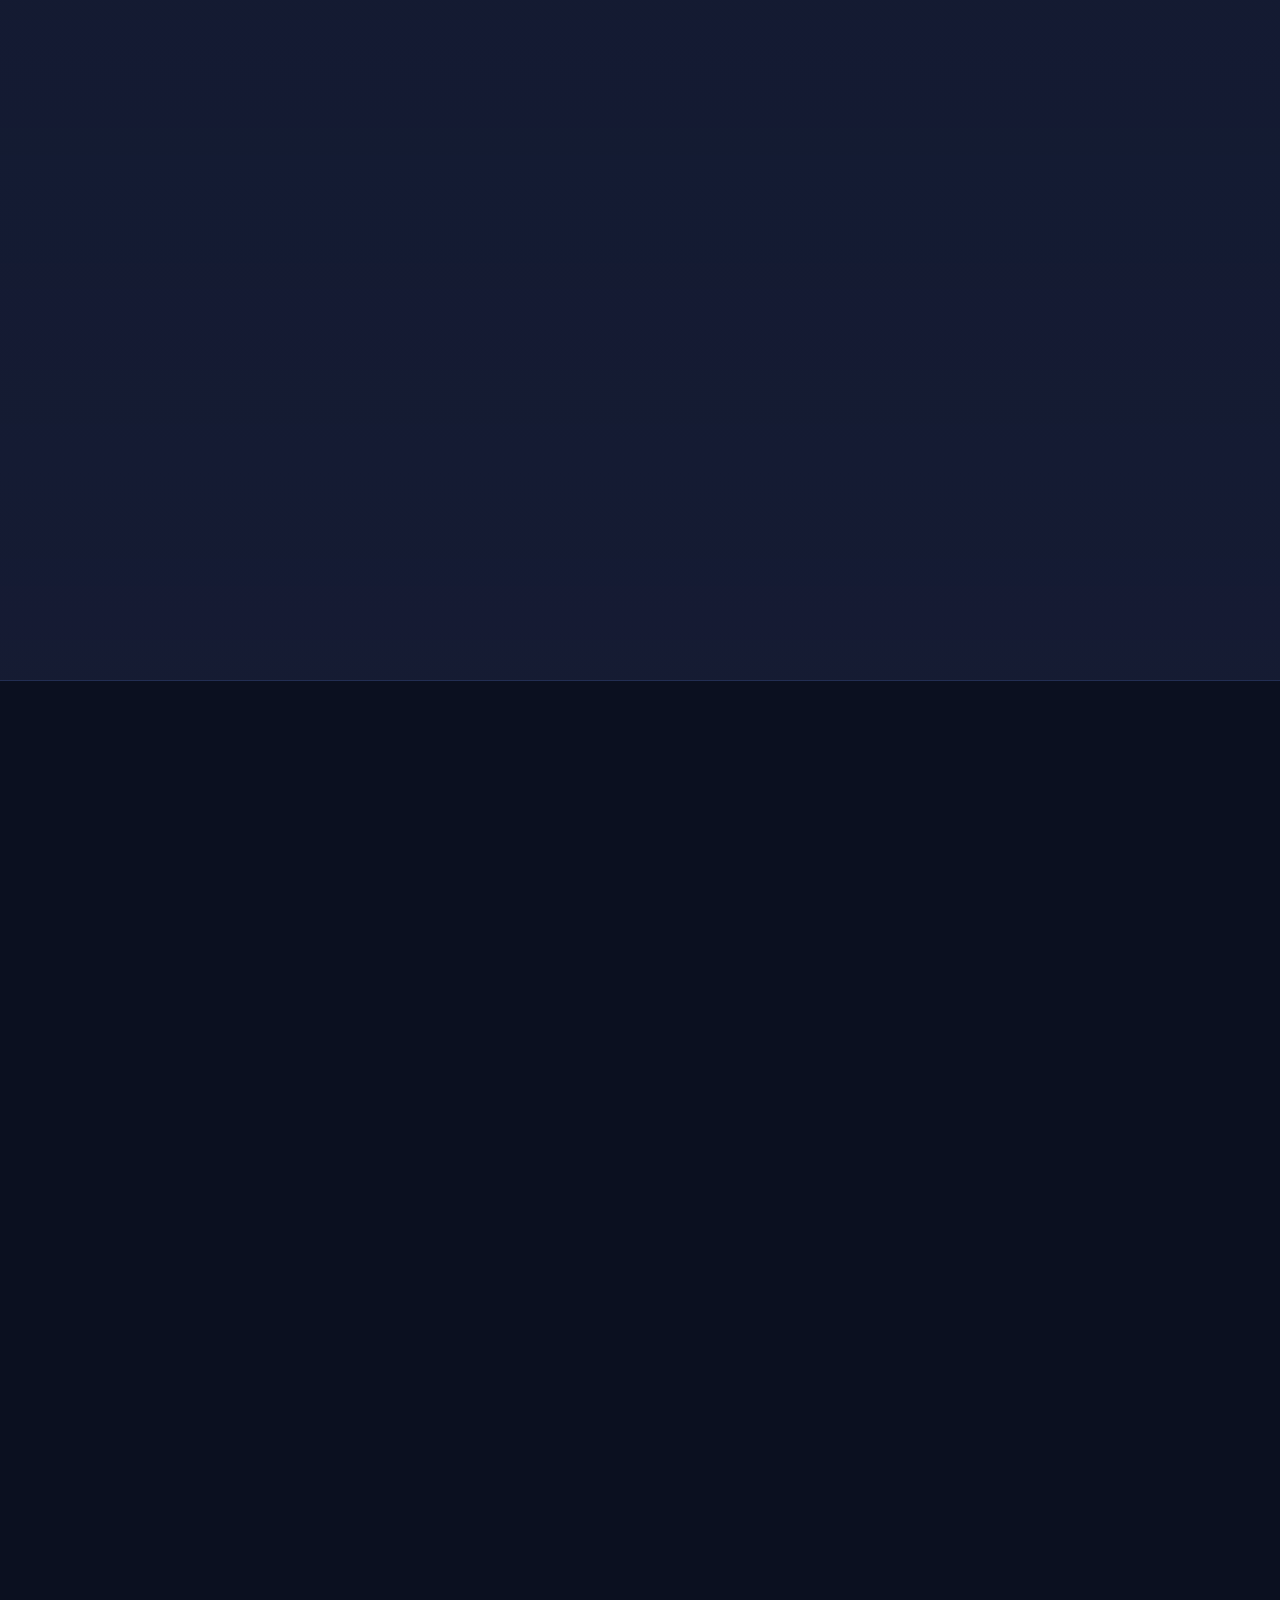
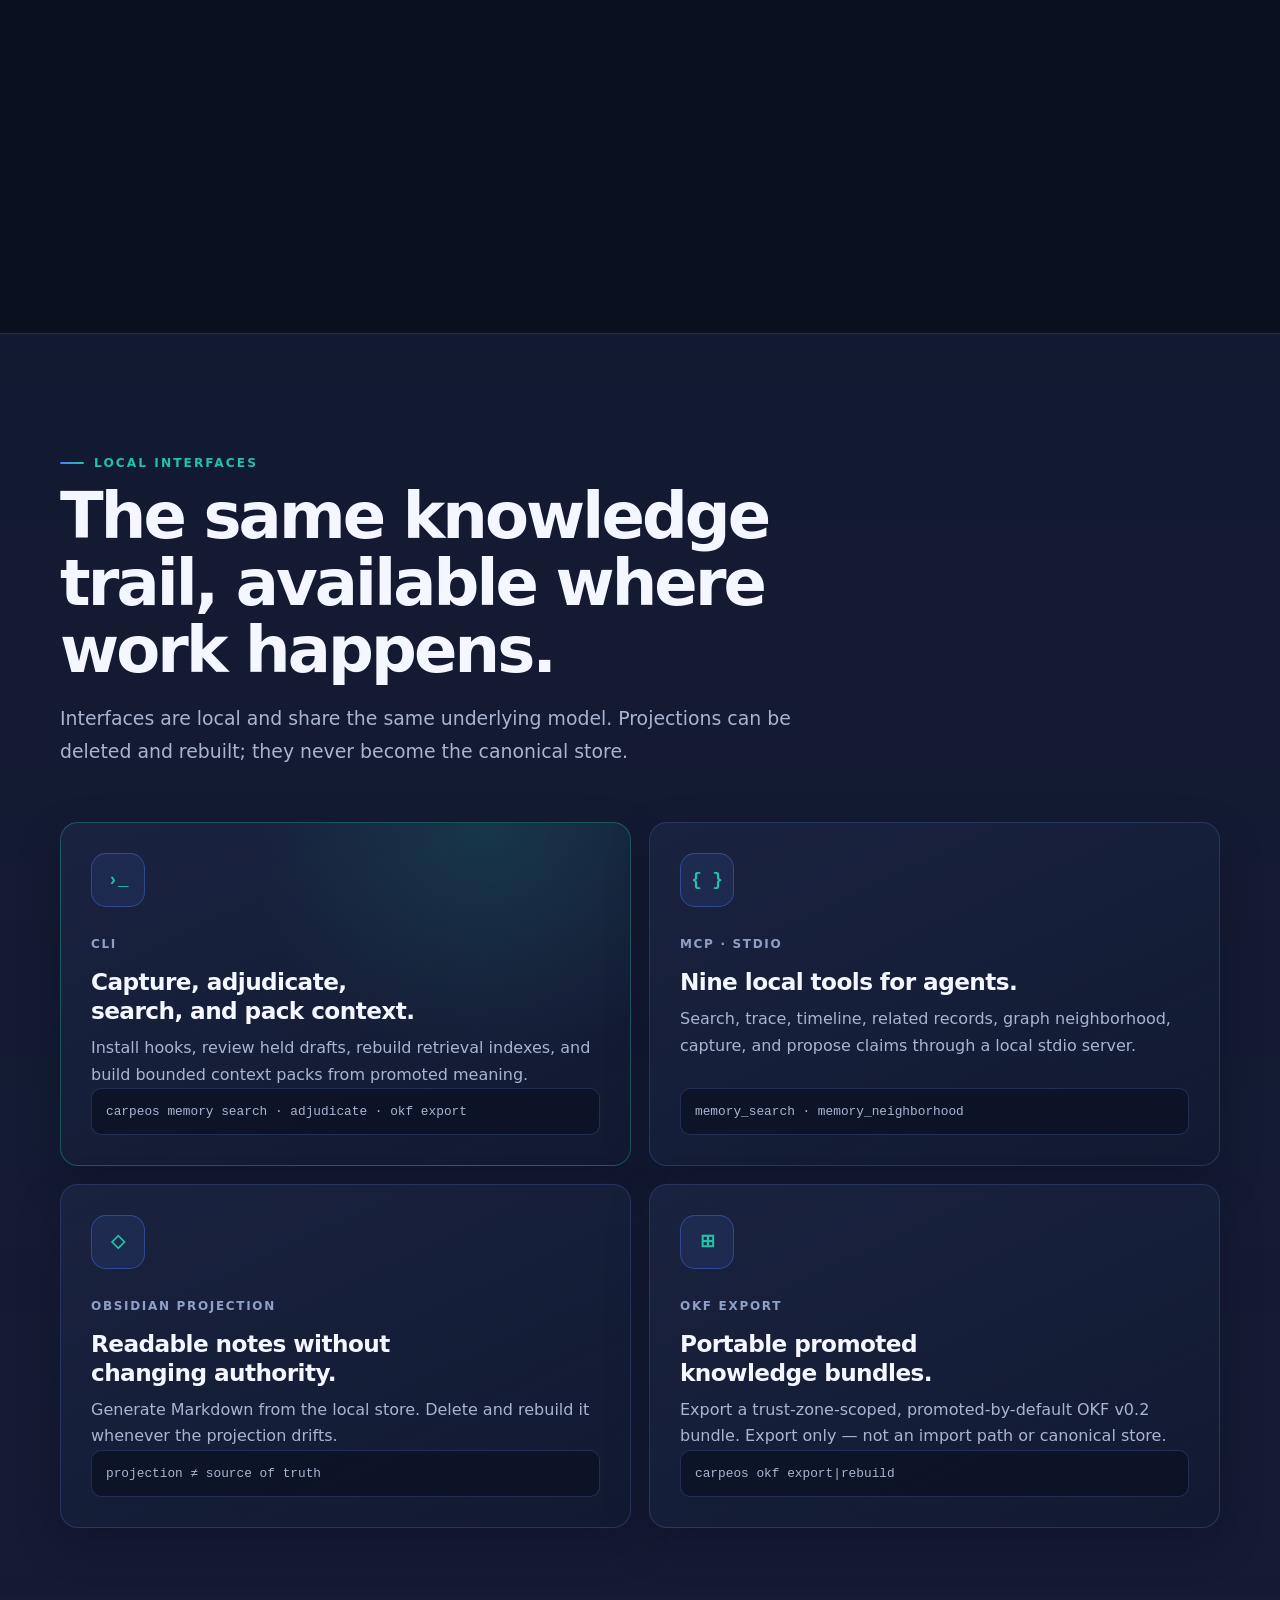
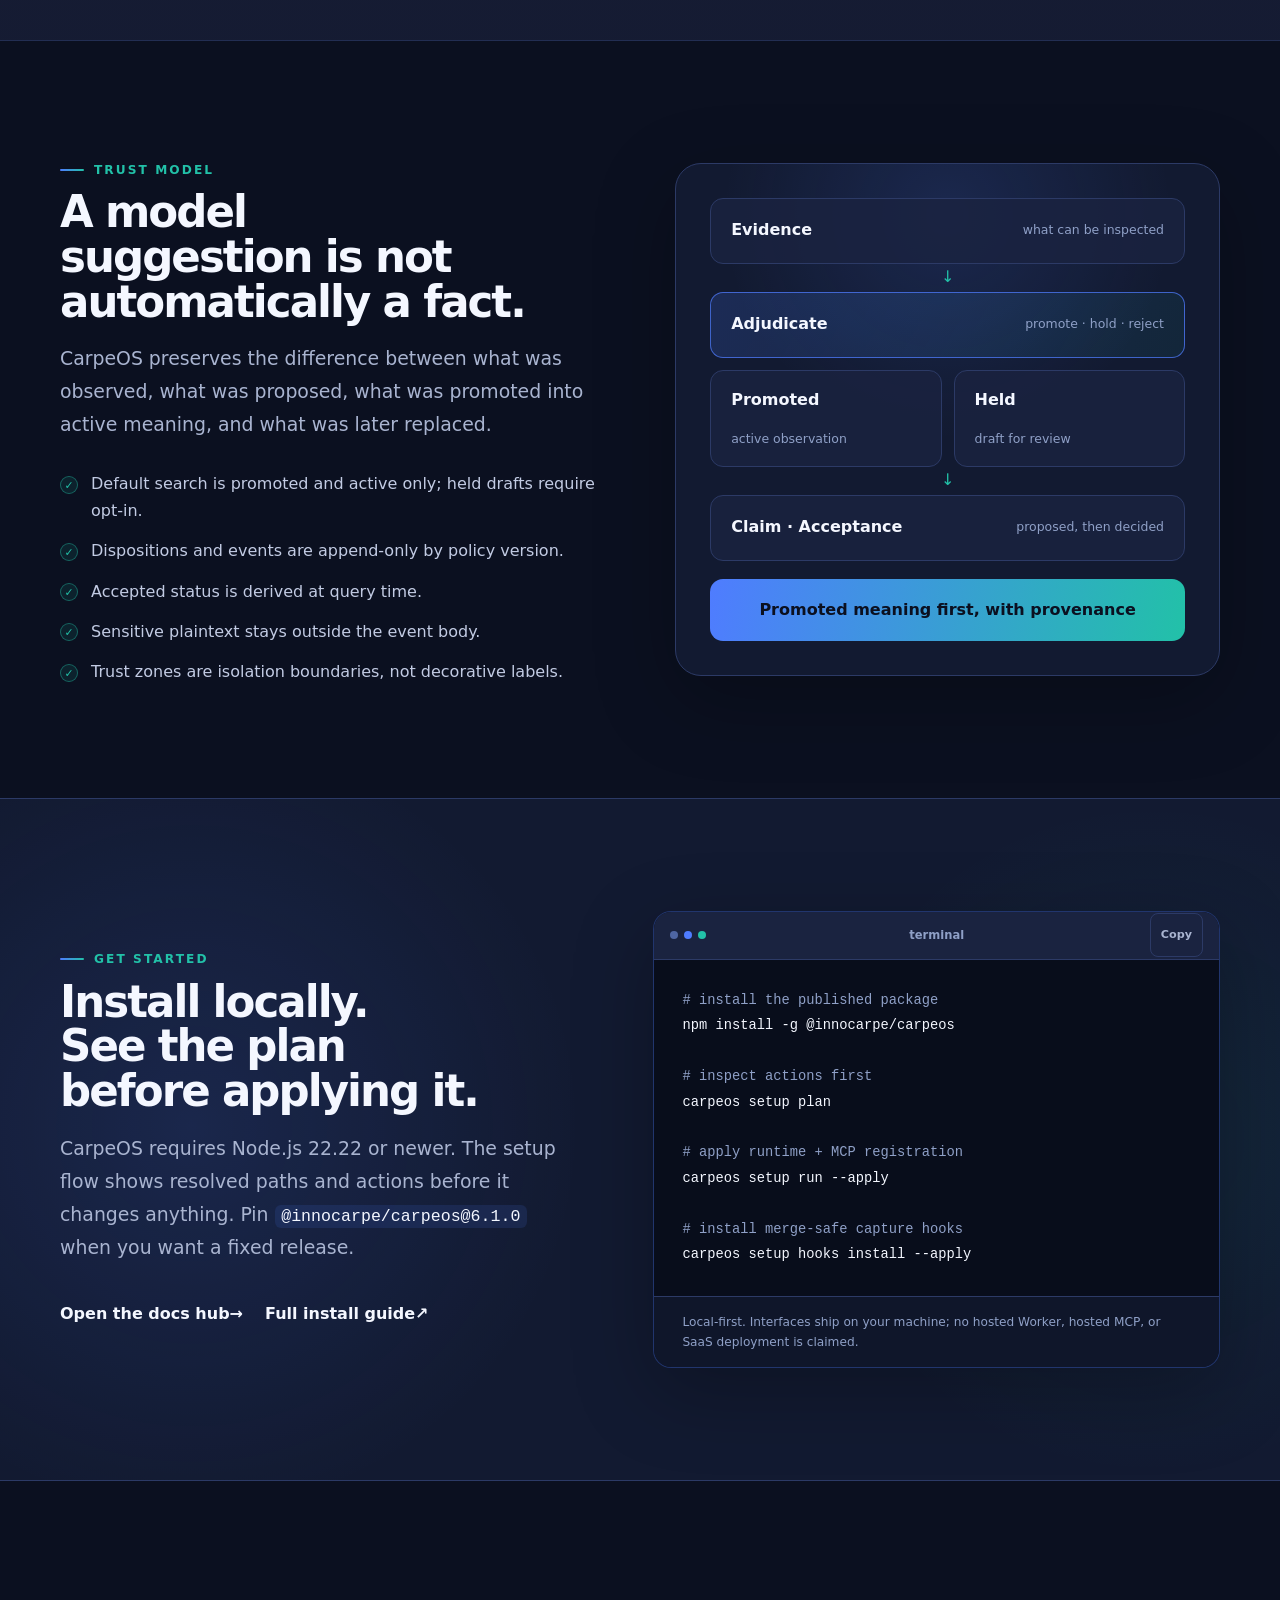
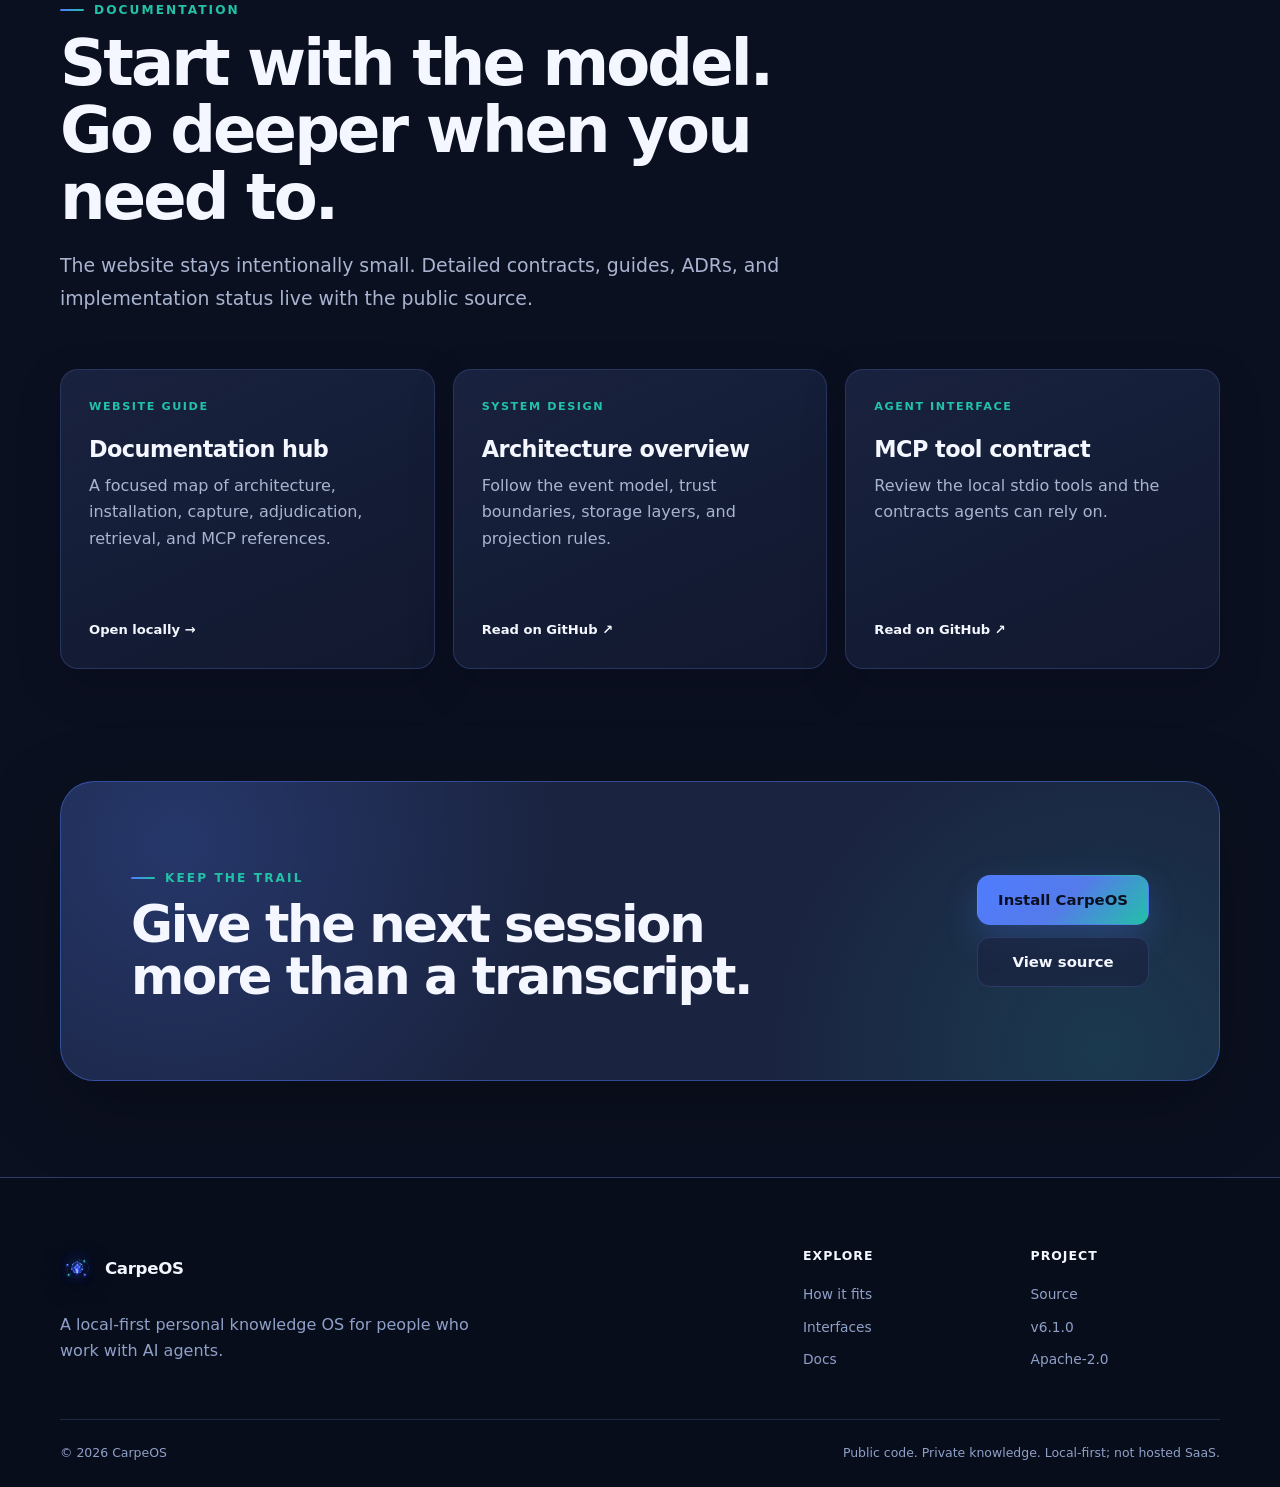
==== commit 284ab35b: "docs: pin marketing site and claims ledger to v6.1.0 Point hero, install pin, footer release, and do" ====
--- a/index.html
+++ b/index.html
@@ -51,7 +51,7 @@
         <div class="hero-copy">
           <div class="status-pill reveal">
             <span class="status-dot" aria-hidden="true"></span>
-            v5.0.0 · local-first · open source
+            v6.1.0 · local-first · open source
           </div>
           <h1 id="hero-title" class="reveal">Capture context.<br><span>Compound knowledge.</span></h1>
           <p class="hero-lede reveal">CarpeOS captures agent sessions with provenance, adjudicates what is worth keeping as durable meaning, and returns promoted knowledge — with status explicit and the trail intact.</p>
@@ -232,7 +232,7 @@
         <div class="install-copy reveal">
           <span class="eyebrow">Get started</span>
           <h2 id="install-title">Install locally. See the plan before applying it.</h2>
-          <p>CarpeOS requires Node.js 22.22 or newer. The setup flow shows resolved paths and actions before it changes anything. Pin <code>@innocarpe/carpeos@5.0.0</code> when you want a fixed release.</p>
+          <p>CarpeOS requires Node.js 22.22 or newer. The setup flow shows resolved paths and actions before it changes anything. Pin <code>@innocarpe/carpeos@6.1.0</code> when you want a fixed release.</p>
           <div class="install-links">
             <a href="docs/index.html">Open the docs hub <span aria-hidden="true">→</span></a>
             <a href="https://github.com/innocarpe/carpeos/blob/main/docs/guides/one-stop-install.md" target="_blank" rel="noopener noreferrer">Full install guide <span aria-hidden="true">↗</span></a>
@@ -317,7 +317,7 @@
       </div>
       <div class="footer-links">
         <div><strong>Explore</strong><a href="#how">How it fits</a><a href="#interfaces">Interfaces</a><a href="docs/index.html">Docs</a></div>
-        <div><strong>Project</strong><a href="https://github.com/innocarpe/carpeos" target="_blank" rel="noopener noreferrer">Source</a><a href="https://github.com/innocarpe/carpeos/releases/tag/v5.0.0" target="_blank" rel="noopener noreferrer">v5.0.0</a><a href="https://github.com/innocarpe/carpeos/blob/main/LICENSE" target="_blank" rel="noopener noreferrer">Apache-2.0</a></div>
+        <div><strong>Project</strong><a href="https://github.com/innocarpe/carpeos" target="_blank" rel="noopener noreferrer">Source</a><a href="https://github.com/innocarpe/carpeos/releases/tag/v6.1.0" target="_blank" rel="noopener noreferrer">v6.1.0</a><a href="https://github.com/innocarpe/carpeos/blob/main/LICENSE" target="_blank" rel="noopener noreferrer">Apache-2.0</a></div>
       </div>
     </div>
     <div class="container footer-bottom">
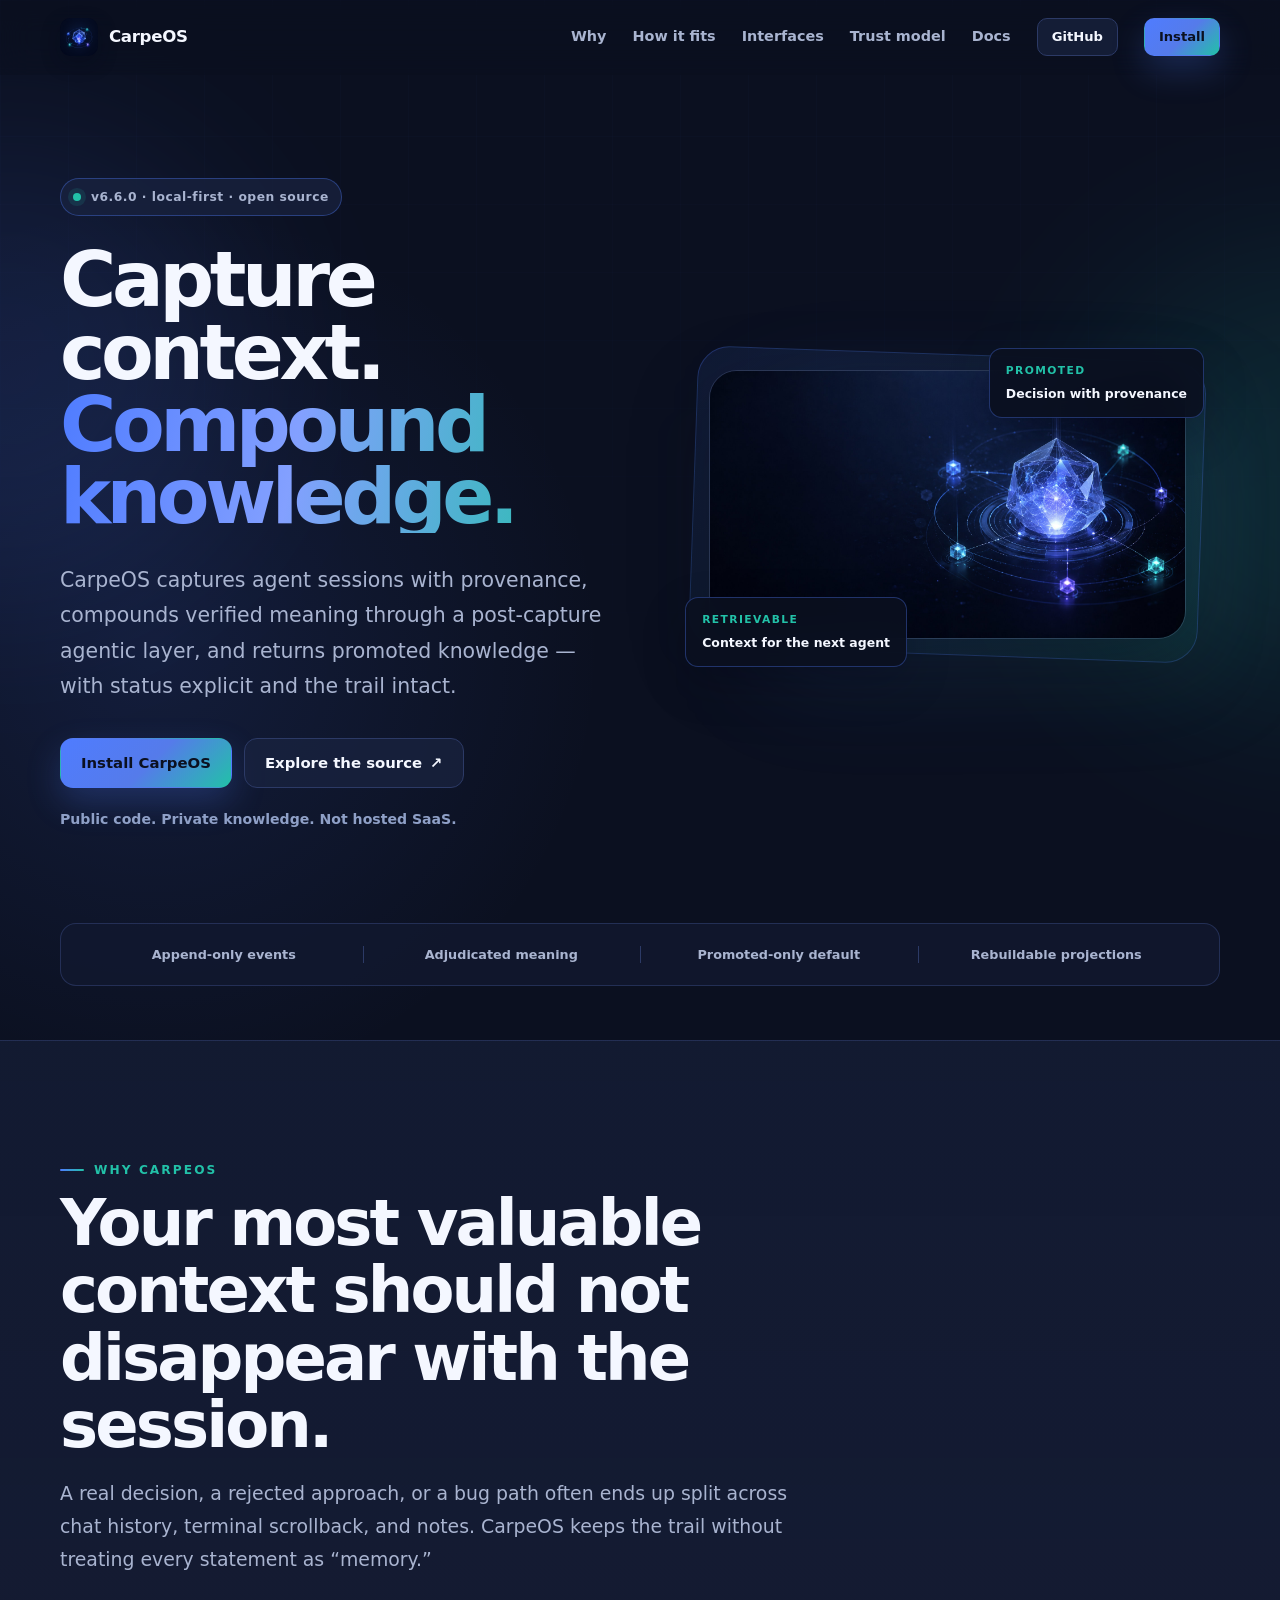
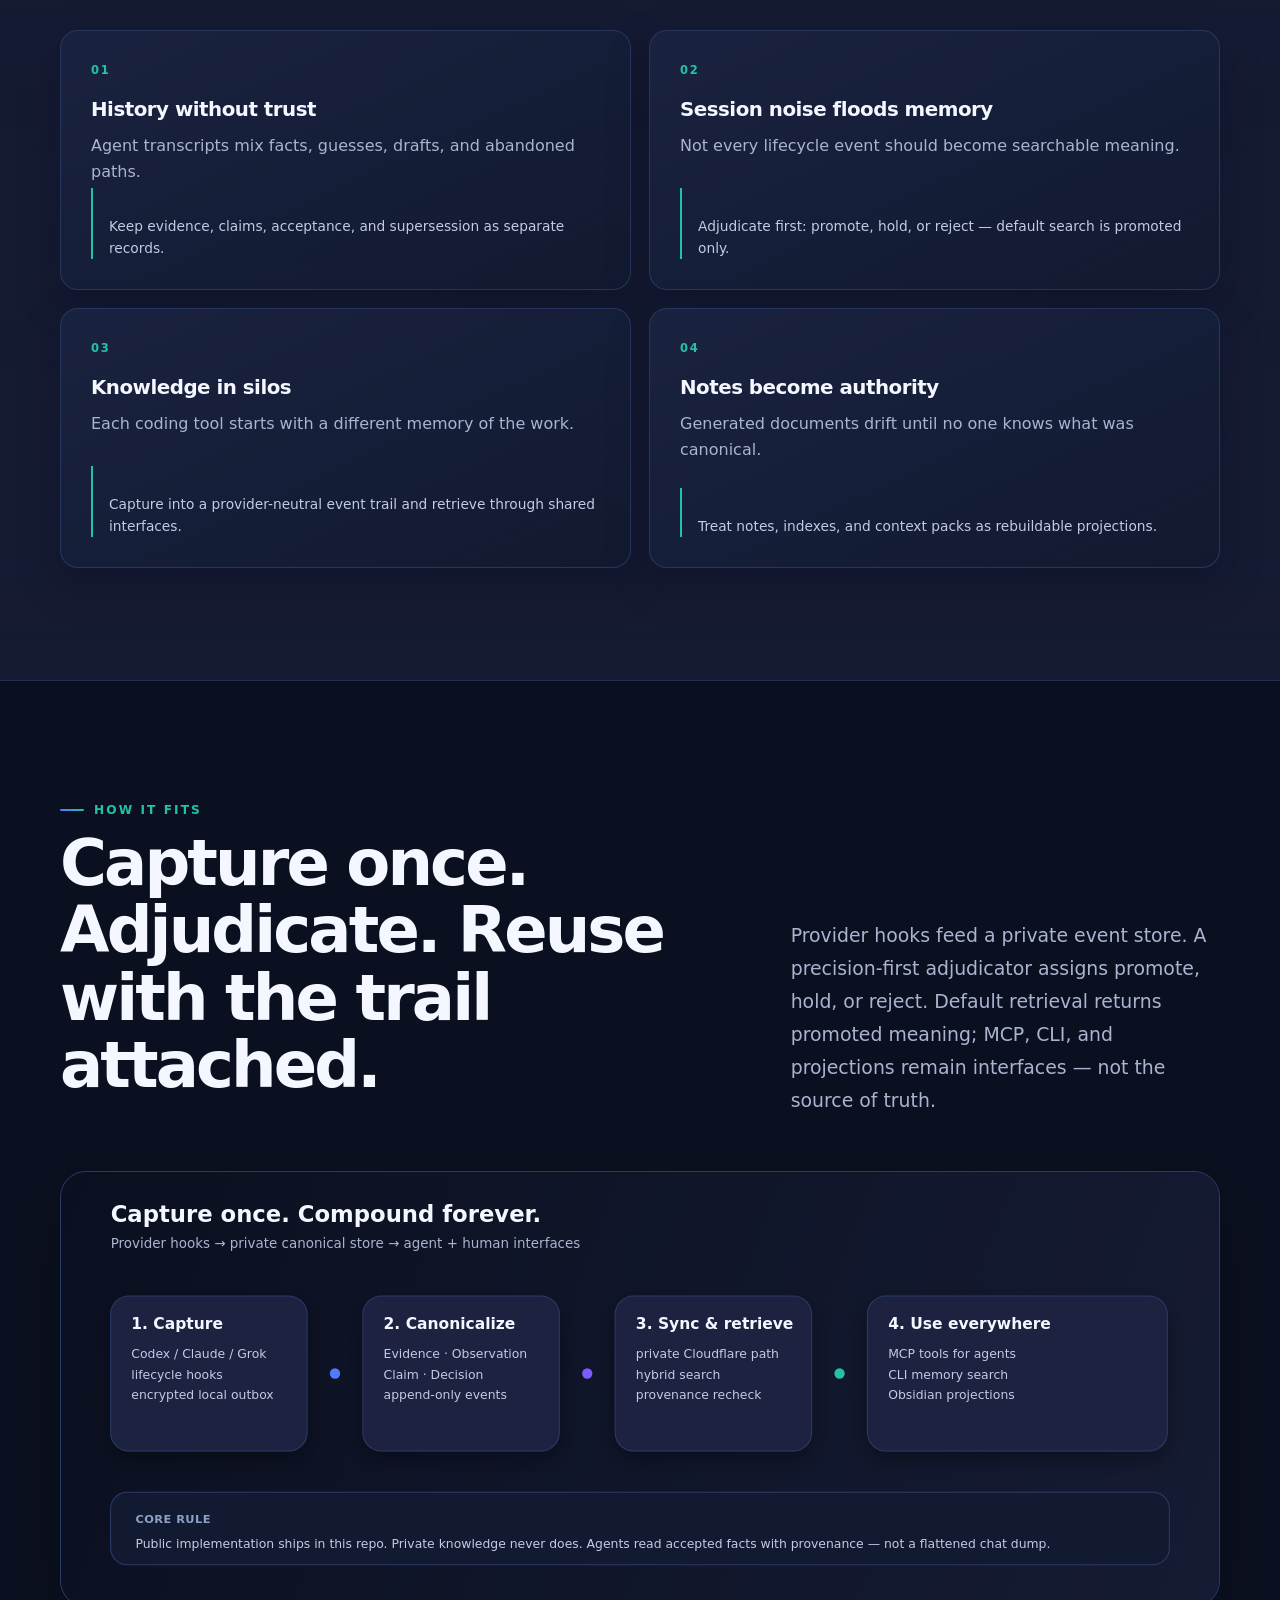
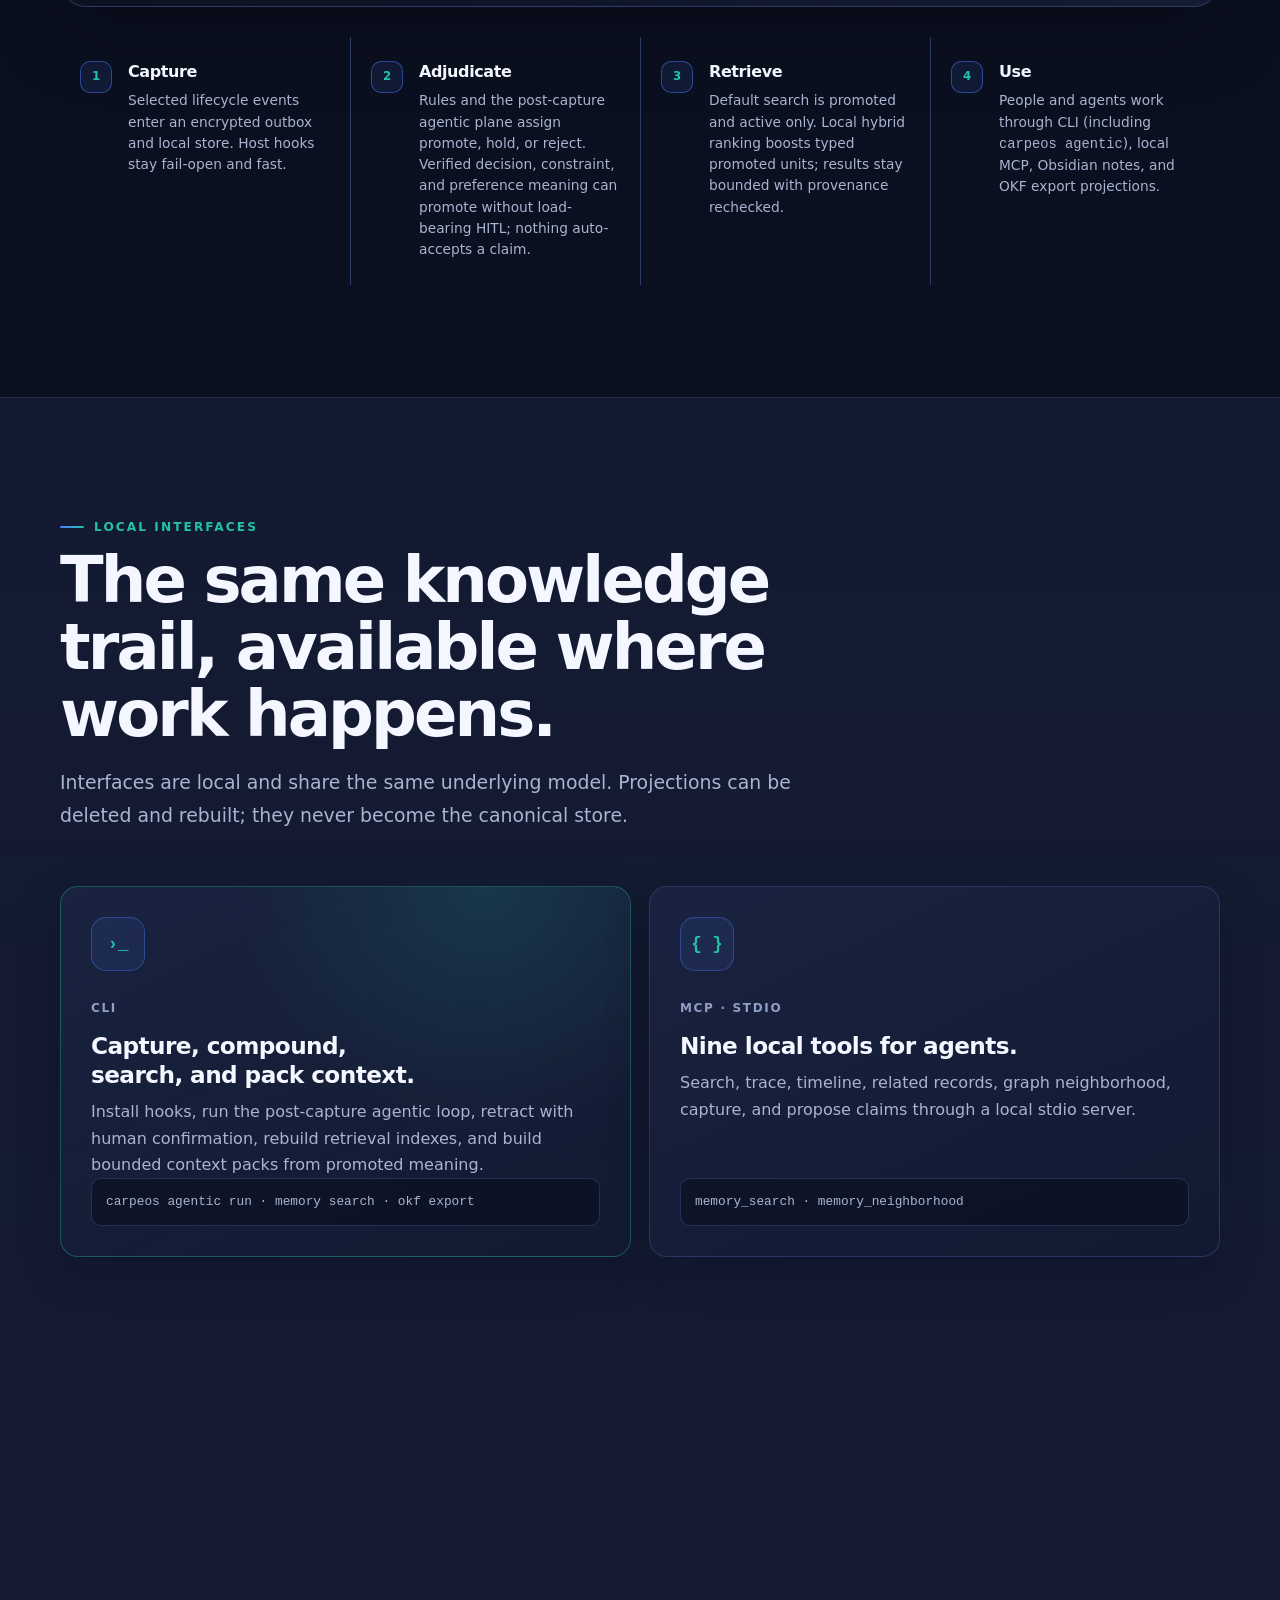
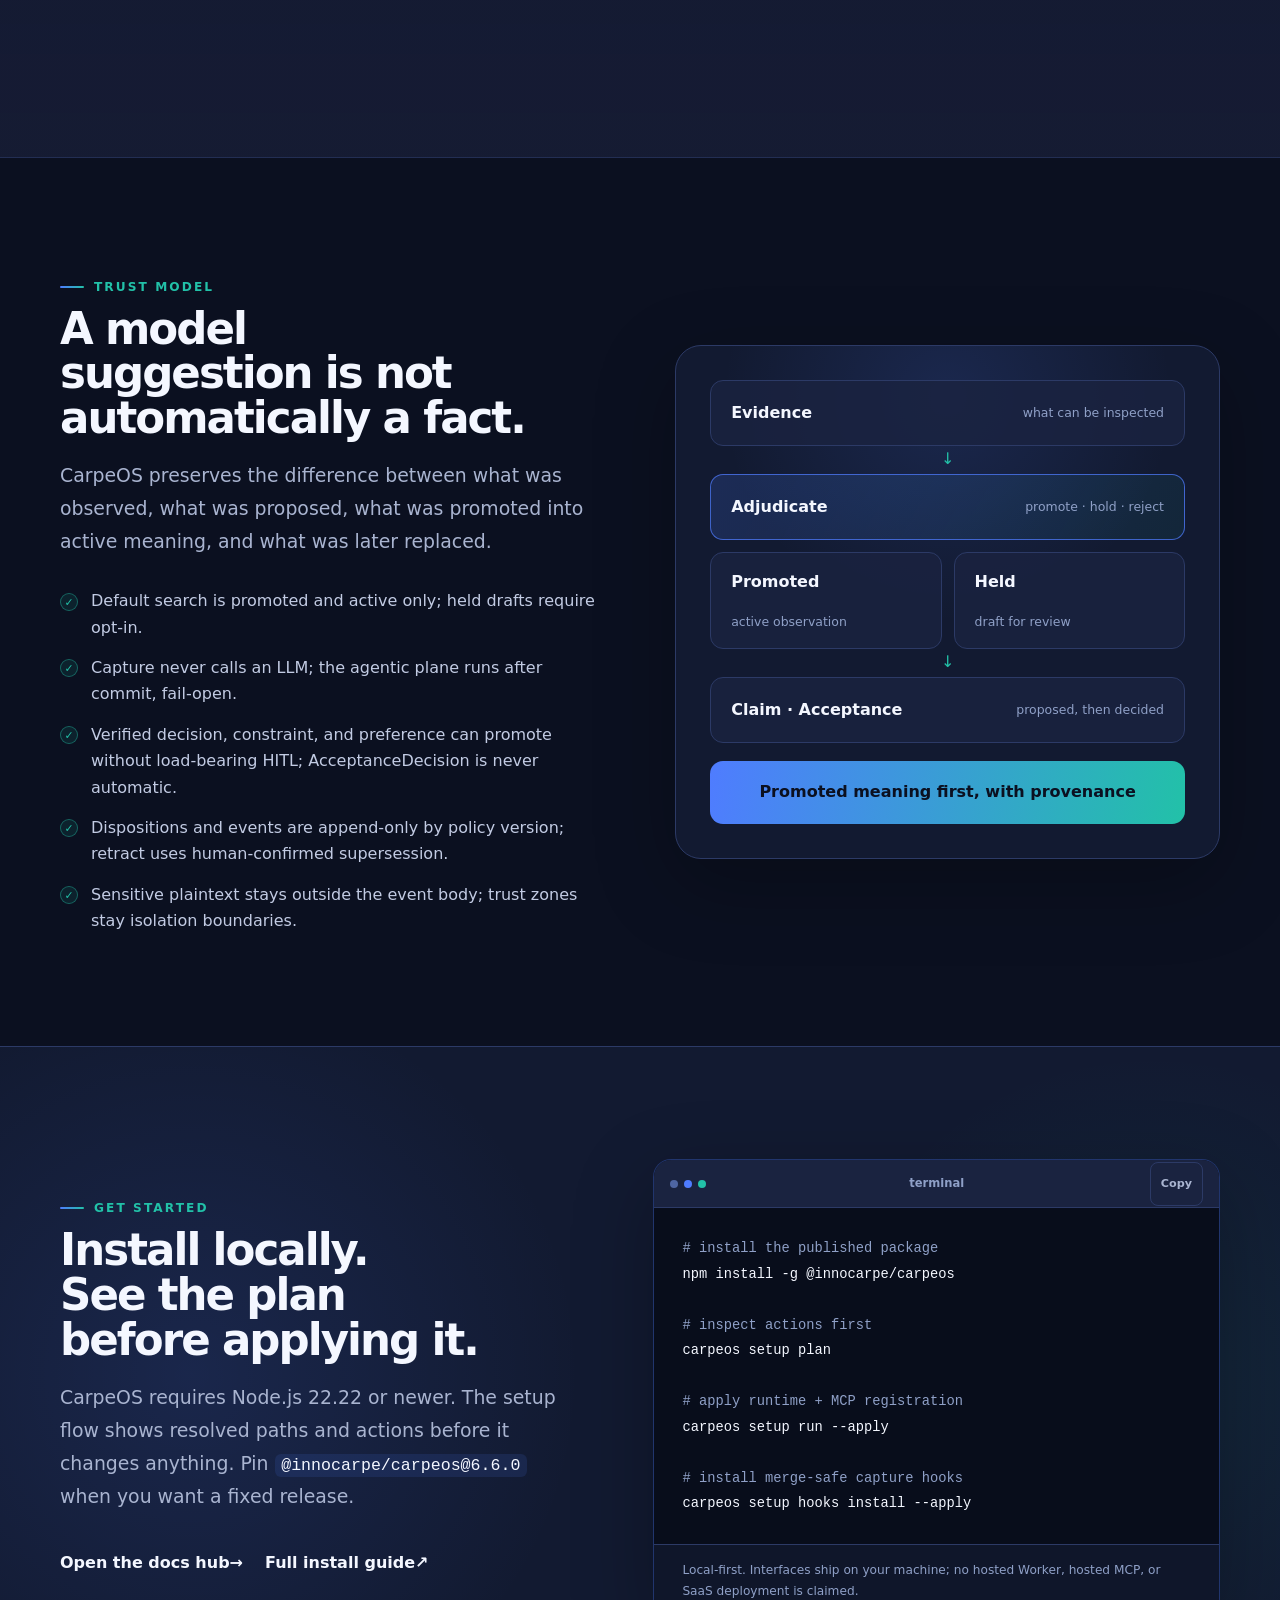
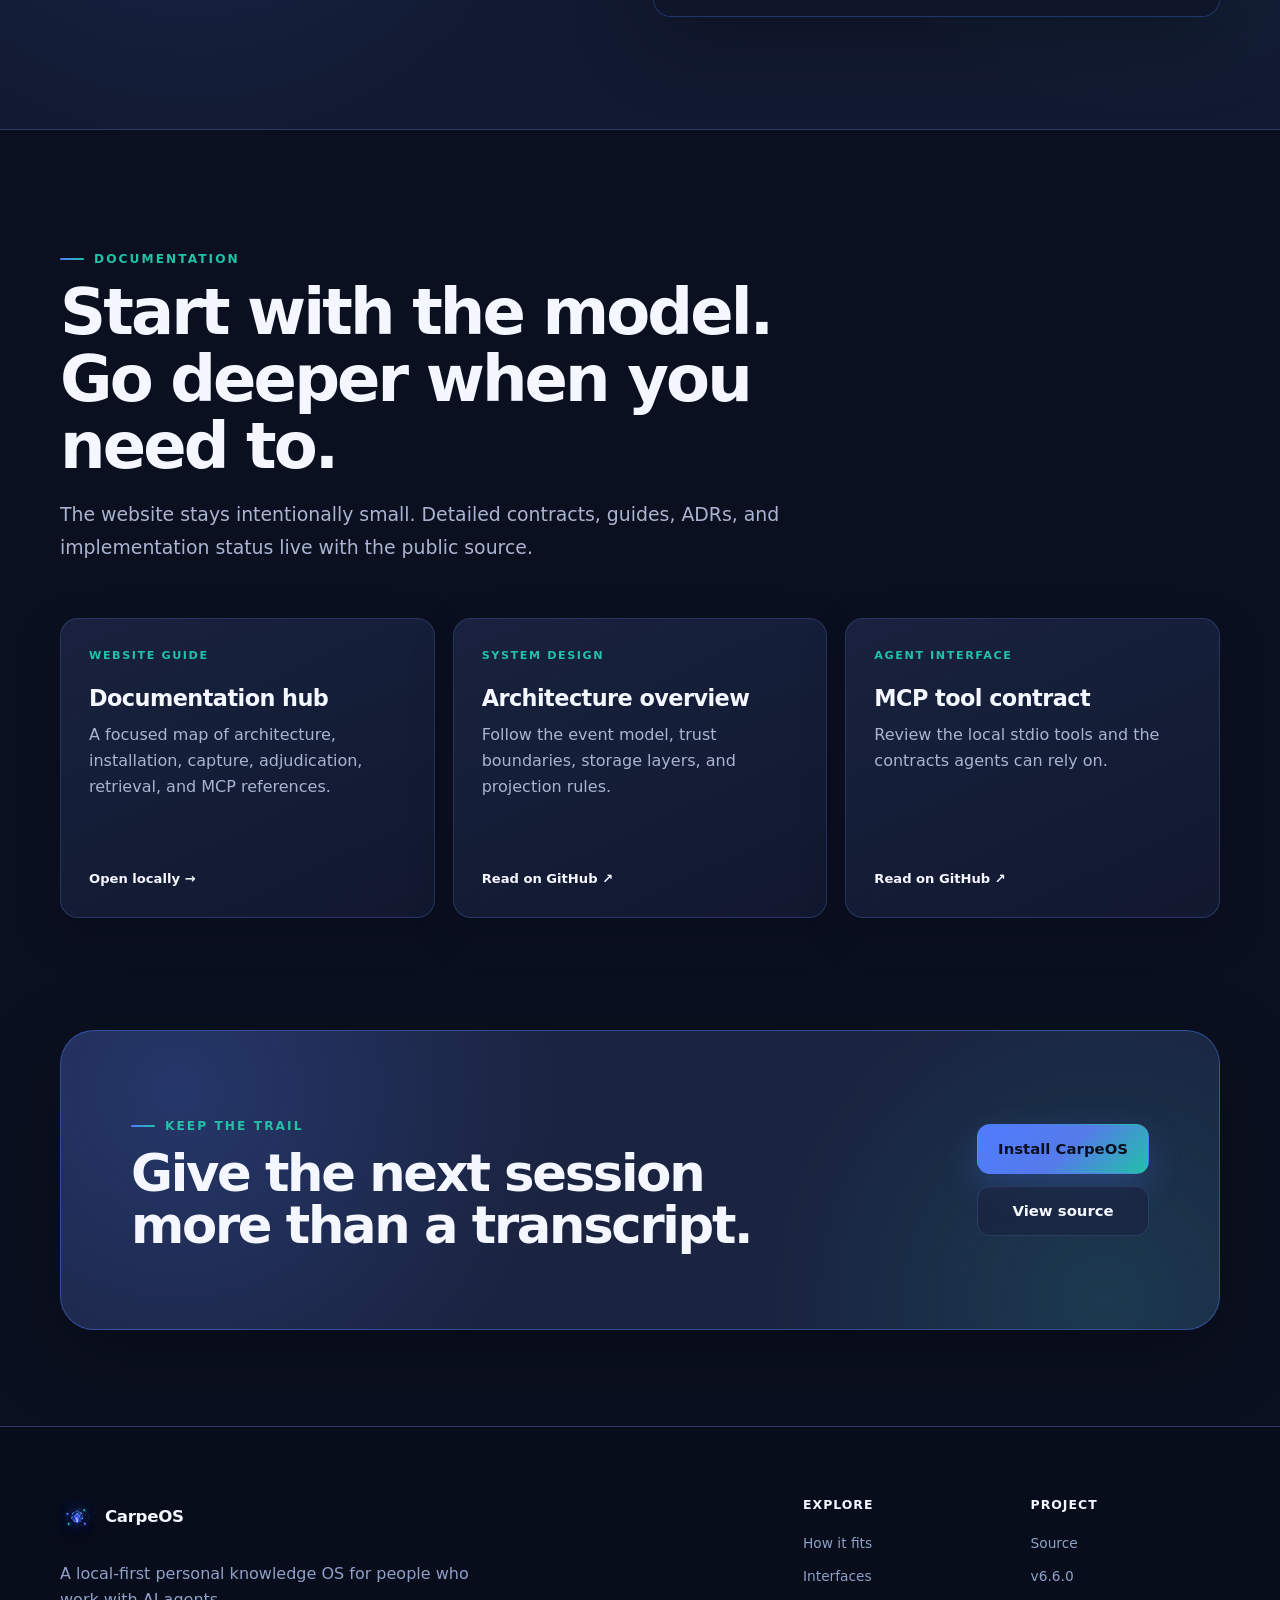
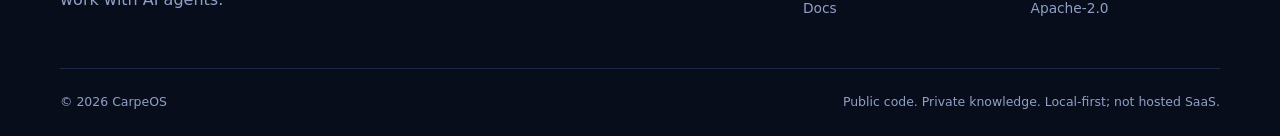
==== commit 73e11ca0: "docs: pin site to v6.6.0 and surface agentic compound path Update full-SemVer pins to @innocarpe/car" ====
--- a/index.html
+++ b/index.html
@@ -51,10 +51,10 @@
         <div class="hero-copy">
           <div class="status-pill reveal">
             <span class="status-dot" aria-hidden="true"></span>
-            v6.1.0 · local-first · open source
+            v6.6.0 · local-first · open source
           </div>
           <h1 id="hero-title" class="reveal">Capture context.<br><span>Compound knowledge.</span></h1>
-          <p class="hero-lede reveal">CarpeOS captures agent sessions with provenance, adjudicates what is worth keeping as durable meaning, and returns promoted knowledge — with status explicit and the trail intact.</p>
+          <p class="hero-lede reveal">CarpeOS captures agent sessions with provenance, compounds verified meaning through a post-capture agentic layer, and returns promoted knowledge — with status explicit and the trail intact.</p>
           <div class="hero-actions reveal">
             <a class="button button-primary" href="#install">Install CarpeOS</a>
             <a class="button button-secondary" href="https://github.com/innocarpe/carpeos" target="_blank" rel="noopener noreferrer">Explore the source <span aria-hidden="true">↗</span></a>
@@ -142,15 +142,15 @@
           </li>
           <li class="process-step reveal">
             <span>2</span>
-            <div><h3>Adjudicate</h3><p>Post-capture rules assign promote, hold, or reject. Held items wait for operator review; nothing auto-accepts a claim.</p></div>
+            <div><h3>Adjudicate</h3><p>Rules and the post-capture agentic plane assign promote, hold, or reject. Verified decision, constraint, and preference meaning can promote without load-bearing HITL; nothing auto-accepts a claim.</p></div>
           </li>
           <li class="process-step reveal">
             <span>3</span>
-            <div><h3>Retrieve</h3><p>Default search is promoted and active only. Local graph and hybrid ranking return bounded results with provenance rechecked.</p></div>
+            <div><h3>Retrieve</h3><p>Default search is promoted and active only. Local hybrid ranking boosts typed promoted units; results stay bounded with provenance rechecked.</p></div>
           </li>
           <li class="process-step reveal">
             <span>4</span>
-            <div><h3>Use</h3><p>People and agents work through CLI, local MCP, Obsidian notes, and OKF export projections.</p></div>
+            <div><h3>Use</h3><p>People and agents work through CLI (including <code>carpeos agentic</code>), local MCP, Obsidian notes, and OKF export projections.</p></div>
           </li>
         </ol>
       </div>
@@ -168,9 +168,9 @@
           <article class="interface-card interface-card-featured reveal">
             <div class="interface-icon" aria-hidden="true">›_</div>
             <span class="interface-label">CLI</span>
-            <h3>Capture, adjudicate, search, and pack context.</h3>
-            <p>Install hooks, review held drafts, rebuild retrieval indexes, and build bounded context packs from promoted meaning.</p>
-            <code>carpeos memory search · adjudicate · okf export</code>
+            <h3>Capture, compound, search, and pack context.</h3>
+            <p>Install hooks, run the post-capture agentic loop, retract with human confirmation, rebuild retrieval indexes, and build bounded context packs from promoted meaning.</p>
+            <code>carpeos agentic run · memory search · okf export</code>
           </article>
           <article class="interface-card reveal">
             <div class="interface-icon" aria-hidden="true">{ }</div>
@@ -181,10 +181,10 @@
           </article>
           <article class="interface-card reveal">
             <div class="interface-icon" aria-hidden="true">◇</div>
-            <span class="interface-label">Obsidian projection</span>
-            <h3>Readable notes without changing authority.</h3>
-            <p>Generate Markdown from the local store. Delete and rebuild it whenever the projection drifts.</p>
-            <code>projection ≠ source of truth</code>
+            <span class="interface-label">Agentic layer</span>
+            <h3>Post-capture compound knowledge.</h3>
+            <p>Fail-open feed after capture; offline by default. Promote when verified for decision, constraint, and preference. Optional always-on timer. Never auto-creates AcceptanceDecision.</p>
+            <code>carpeos agentic timer|run|retract</code>
           </article>
           <article class="interface-card reveal">
             <div class="interface-icon" aria-hidden="true">⊞</div>
@@ -205,10 +205,10 @@
           <p>CarpeOS preserves the difference between what was observed, what was proposed, what was promoted into active meaning, and what was later replaced.</p>
           <ul class="check-list">
             <li>Default search is promoted and active only; held drafts require opt-in.</li>
-            <li>Dispositions and events are append-only by policy version.</li>
-            <li>Accepted status is derived at query time.</li>
-            <li>Sensitive plaintext stays outside the event body.</li>
-            <li>Trust zones are isolation boundaries, not decorative labels.</li>
+            <li>Capture never calls an LLM; the agentic plane runs after commit, fail-open.</li>
+            <li>Verified decision, constraint, and preference can promote without load-bearing HITL; AcceptanceDecision is never automatic.</li>
+            <li>Dispositions and events are append-only by policy version; retract uses human-confirmed supersession.</li>
+            <li>Sensitive plaintext stays outside the event body; trust zones stay isolation boundaries.</li>
           </ul>
         </div>
 
@@ -232,7 +232,7 @@
         <div class="install-copy reveal">
           <span class="eyebrow">Get started</span>
           <h2 id="install-title">Install locally. See the plan before applying it.</h2>
-          <p>CarpeOS requires Node.js 22.22 or newer. The setup flow shows resolved paths and actions before it changes anything. Pin <code>@innocarpe/carpeos@6.1.0</code> when you want a fixed release.</p>
+          <p>CarpeOS requires Node.js 22.22 or newer. The setup flow shows resolved paths and actions before it changes anything. Pin <code>@innocarpe/carpeos@6.6.0</code> when you want a fixed release.</p>
           <div class="install-links">
             <a href="docs/index.html">Open the docs hub <span aria-hidden="true">→</span></a>
             <a href="https://github.com/innocarpe/carpeos/blob/main/docs/guides/one-stop-install.md" target="_blank" rel="noopener noreferrer">Full install guide <span aria-hidden="true">↗</span></a>
@@ -317,7 +317,7 @@
       </div>
       <div class="footer-links">
         <div><strong>Explore</strong><a href="#how">How it fits</a><a href="#interfaces">Interfaces</a><a href="docs/index.html">Docs</a></div>
-        <div><strong>Project</strong><a href="https://github.com/innocarpe/carpeos" target="_blank" rel="noopener noreferrer">Source</a><a href="https://github.com/innocarpe/carpeos/releases/tag/v6.1.0" target="_blank" rel="noopener noreferrer">v6.1.0</a><a href="https://github.com/innocarpe/carpeos/blob/main/LICENSE" target="_blank" rel="noopener noreferrer">Apache-2.0</a></div>
+        <div><strong>Project</strong><a href="https://github.com/innocarpe/carpeos" target="_blank" rel="noopener noreferrer">Source</a><a href="https://github.com/innocarpe/carpeos/releases/tag/v6.6.0" target="_blank" rel="noopener noreferrer">v6.6.0</a><a href="https://github.com/innocarpe/carpeos/blob/main/LICENSE" target="_blank" rel="noopener noreferrer">Apache-2.0</a></div>
       </div>
     </div>
     <div class="container footer-bottom">
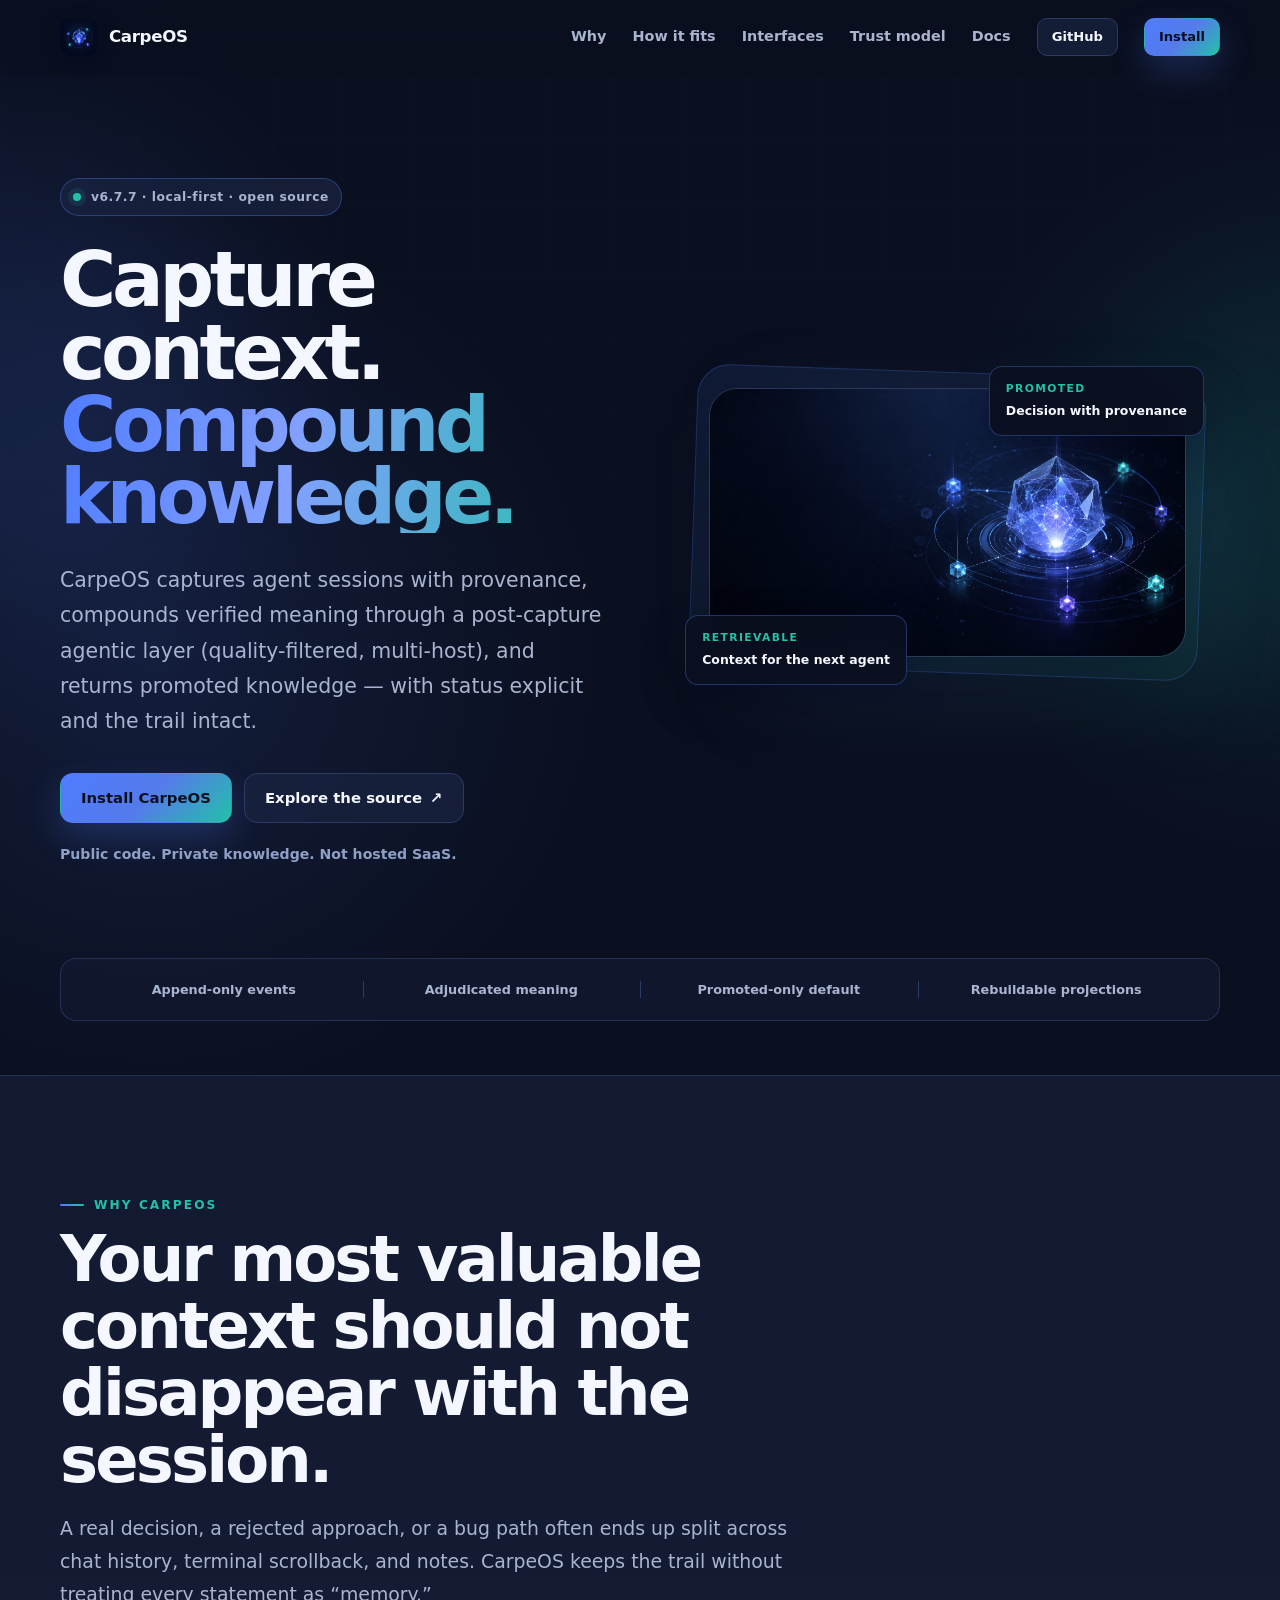
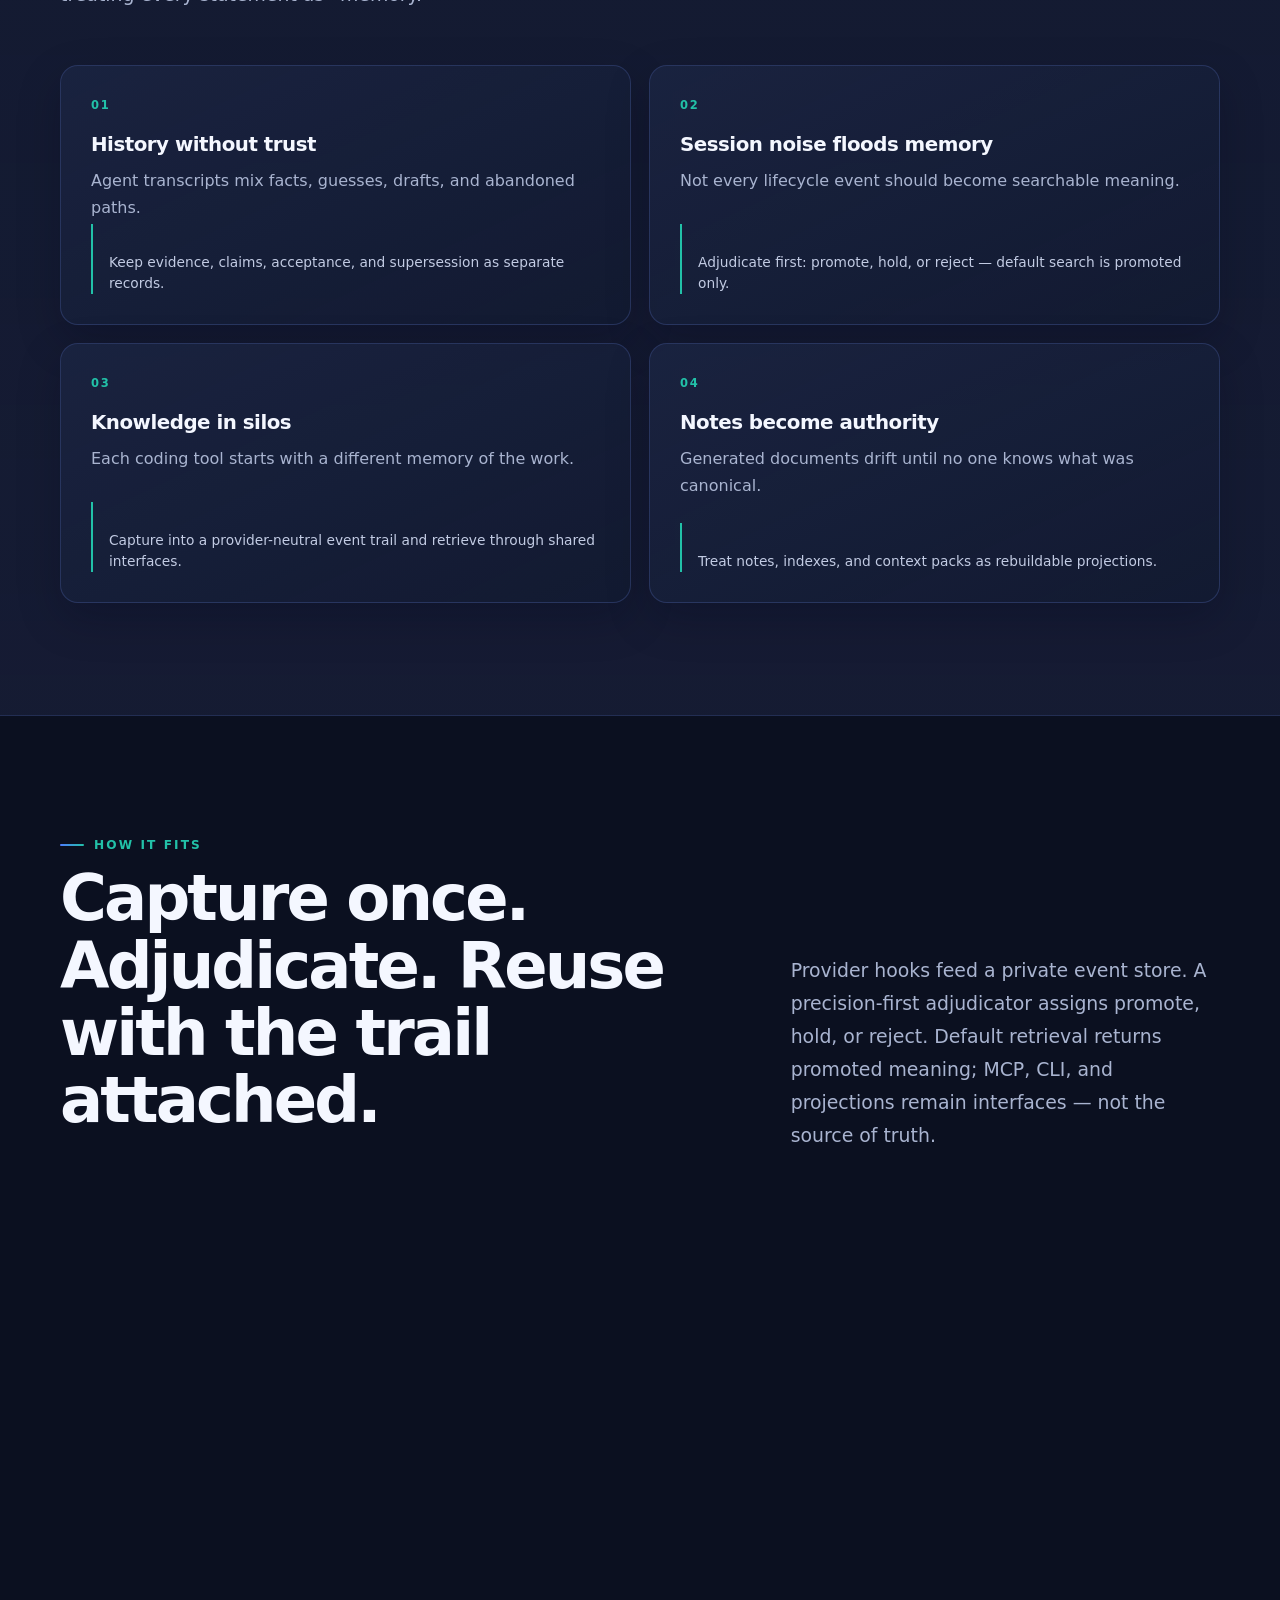
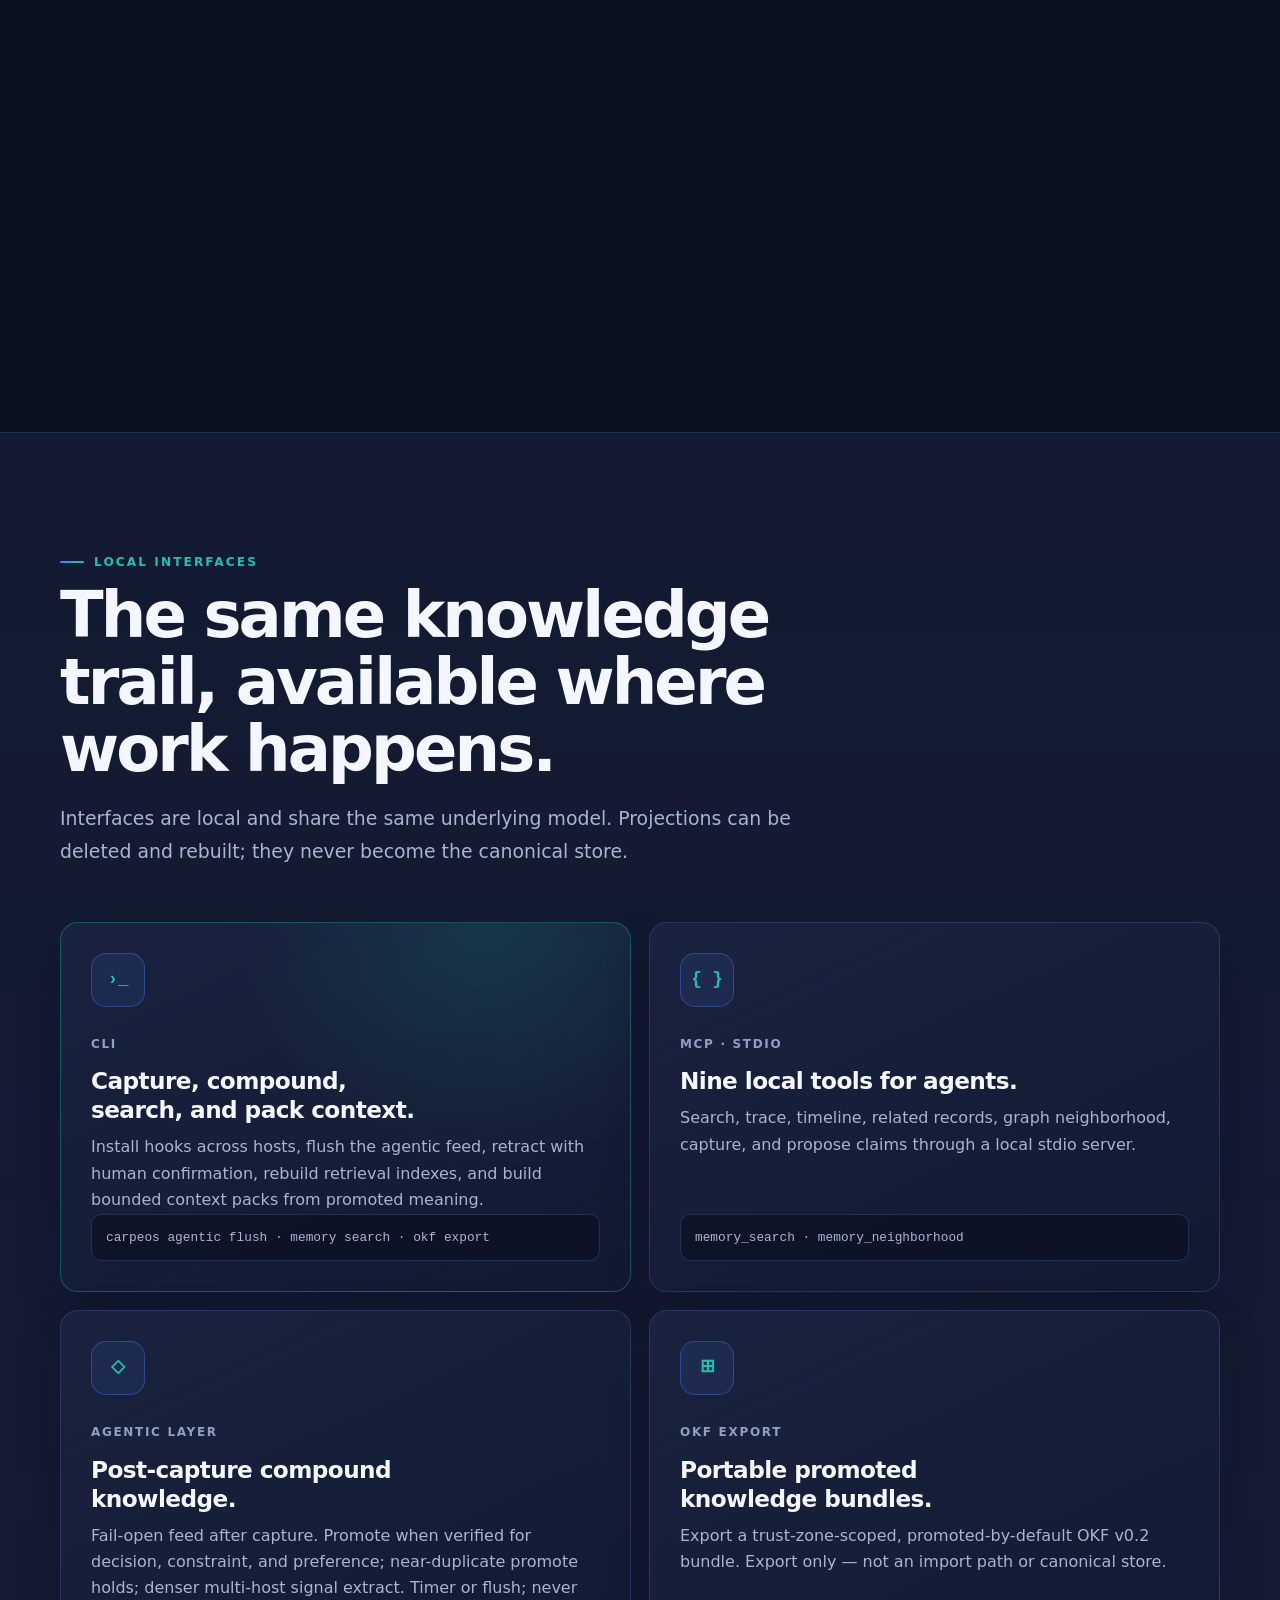
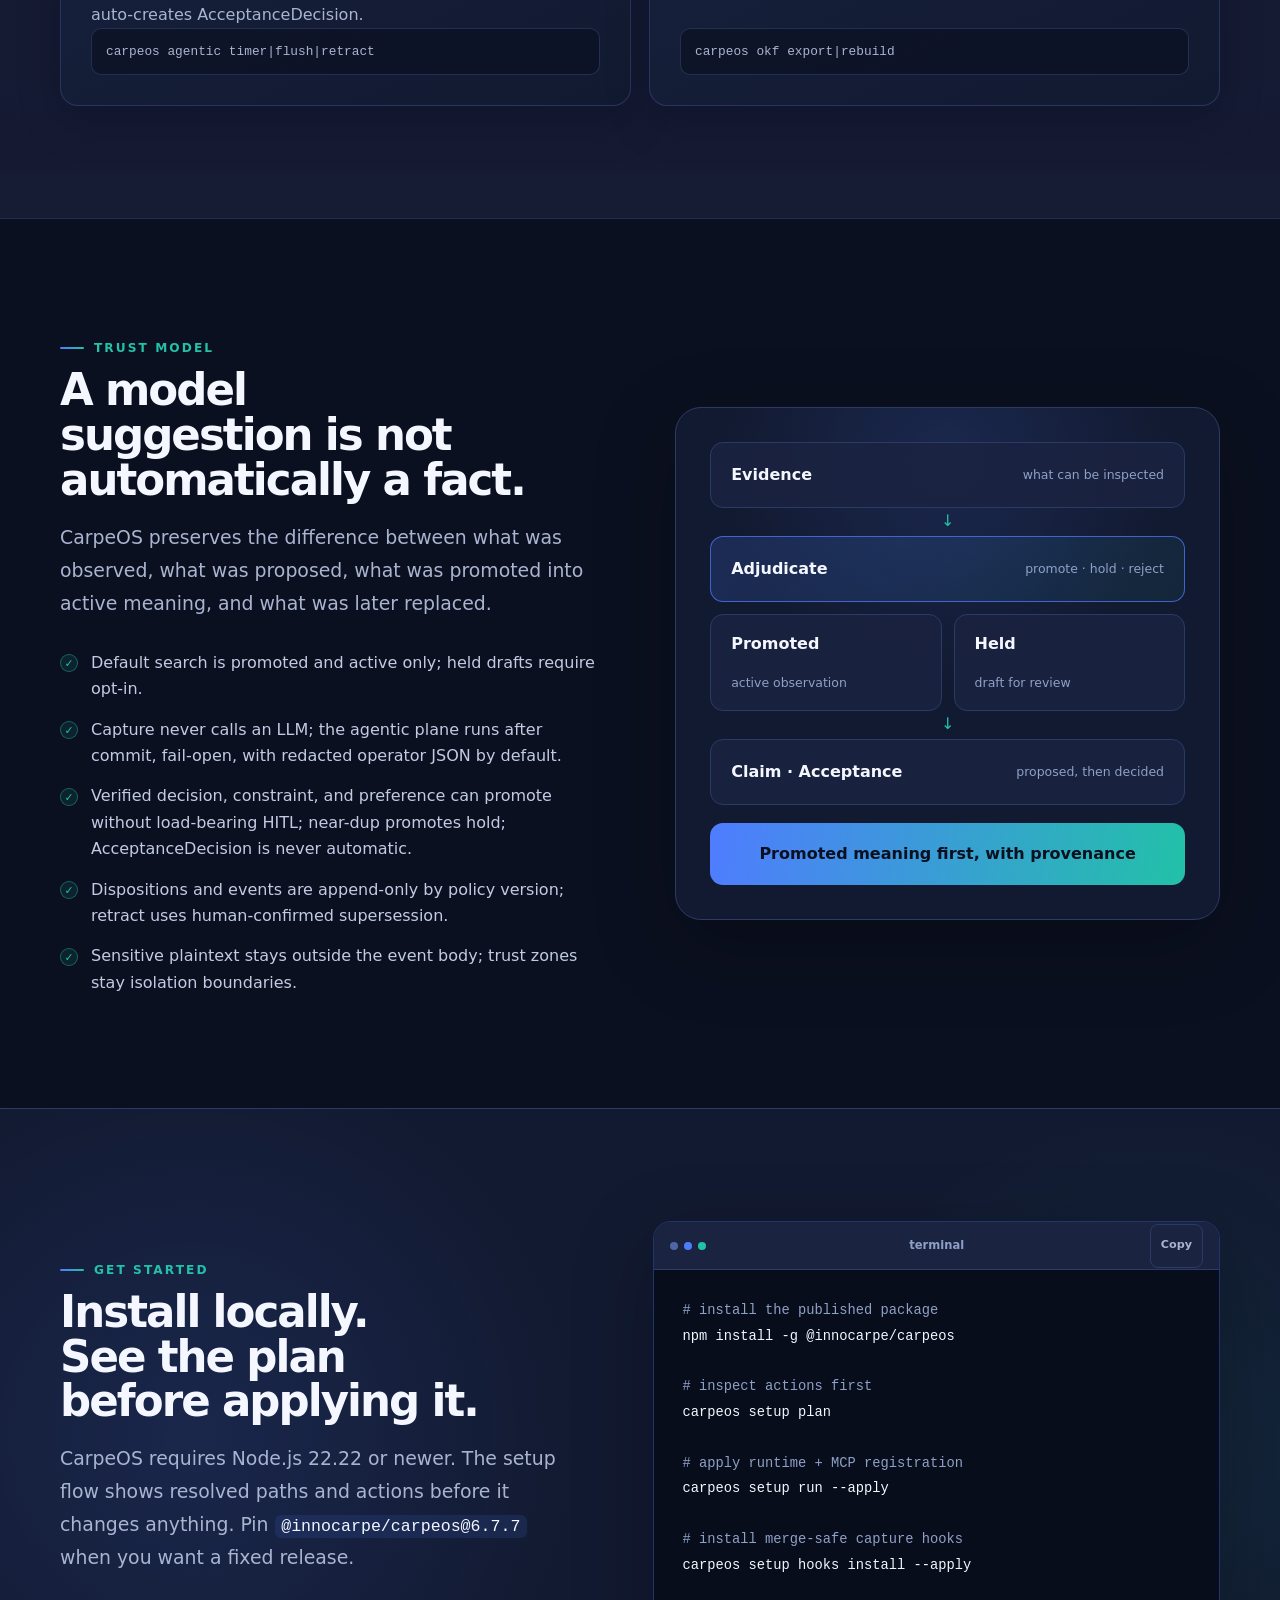
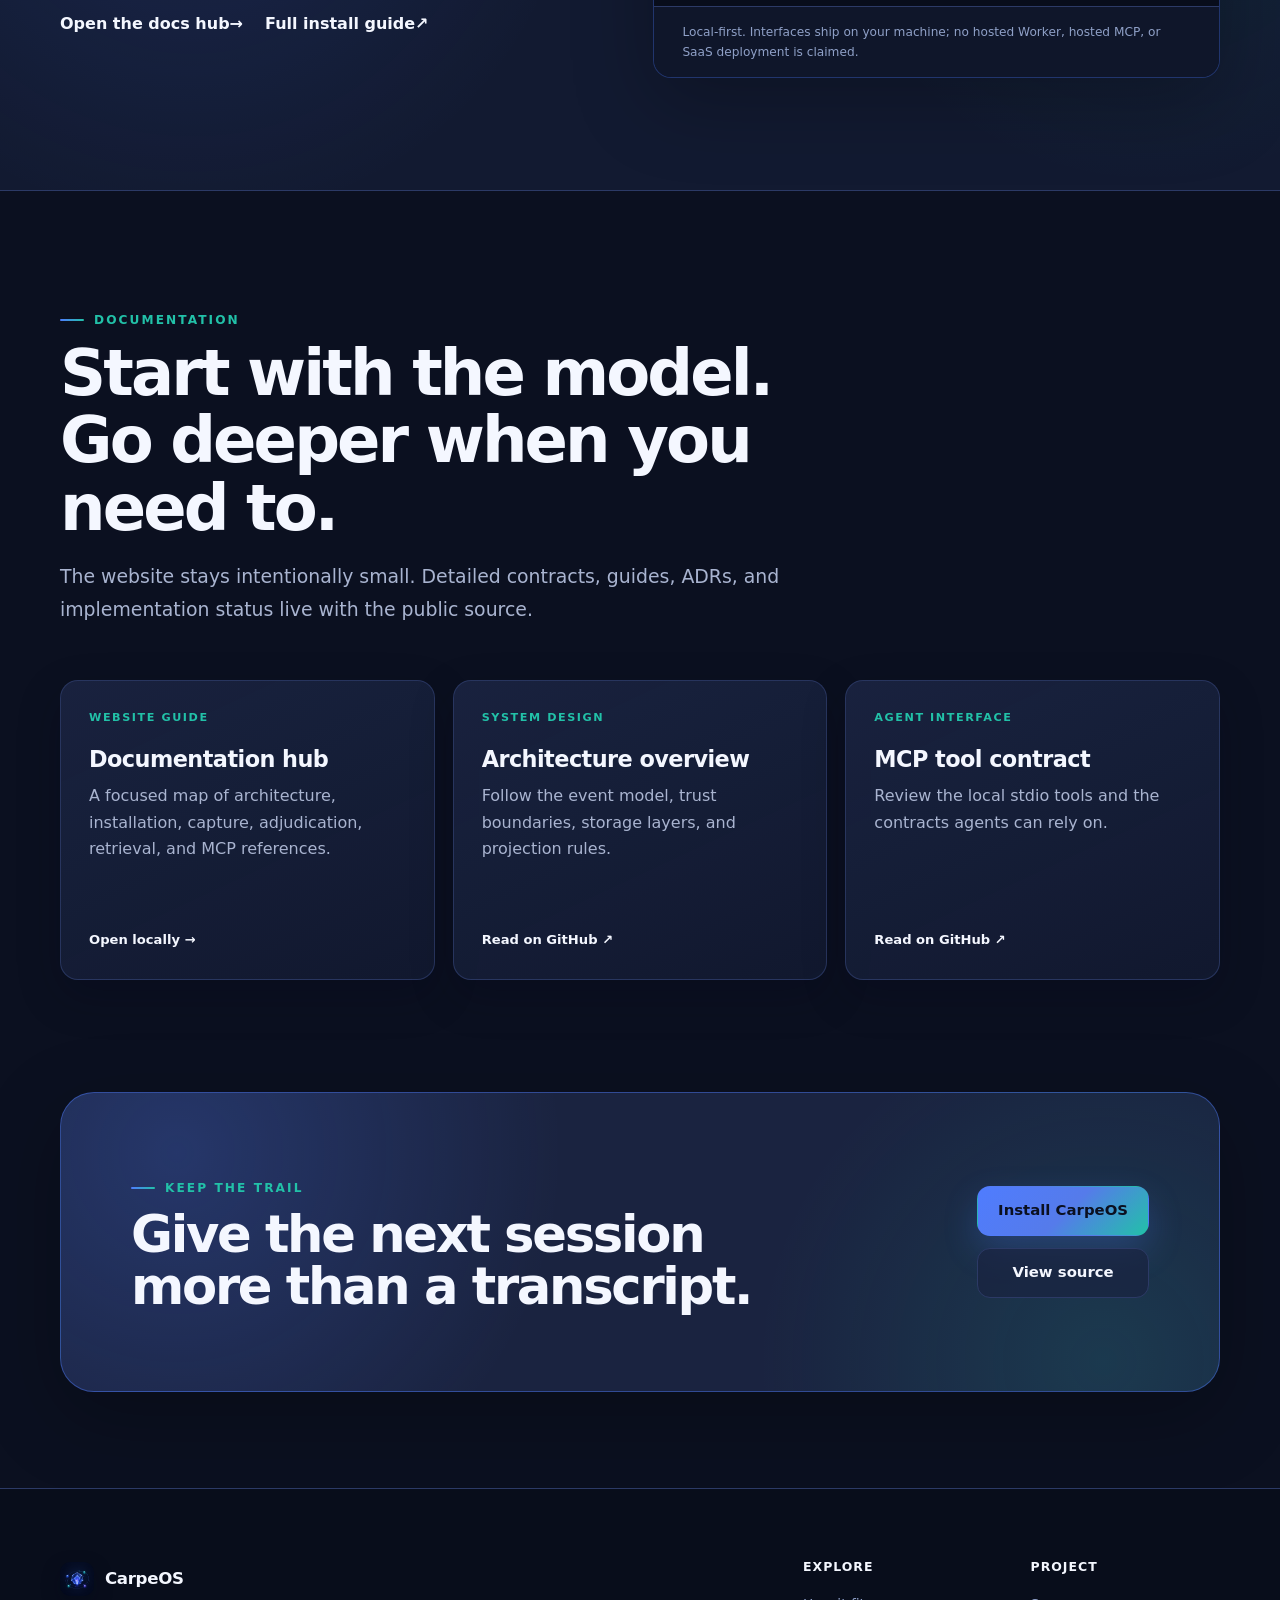
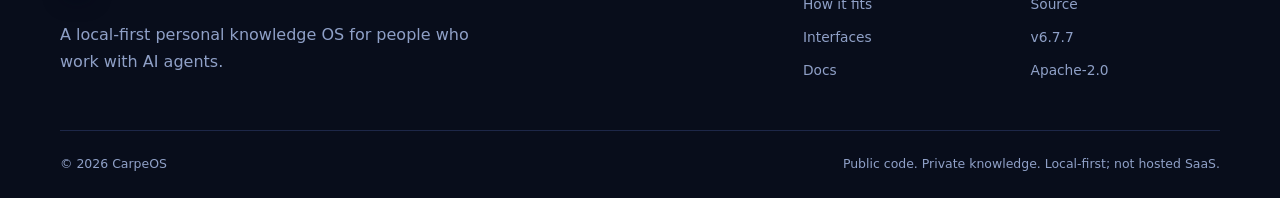
==== commit c219bbd3: "docs: pin site to v6.7.7 and refresh agentic quality copy Update full-SemVer pins to @innocarpe/carp" ====
--- a/index.html
+++ b/index.html
@@ -51,10 +51,10 @@
         <div class="hero-copy">
           <div class="status-pill reveal">
             <span class="status-dot" aria-hidden="true"></span>
-            v6.6.0 · local-first · open source
+            v6.7.7 · local-first · open source
           </div>
           <h1 id="hero-title" class="reveal">Capture context.<br><span>Compound knowledge.</span></h1>
-          <p class="hero-lede reveal">CarpeOS captures agent sessions with provenance, compounds verified meaning through a post-capture agentic layer, and returns promoted knowledge — with status explicit and the trail intact.</p>
+          <p class="hero-lede reveal">CarpeOS captures agent sessions with provenance, compounds verified meaning through a post-capture agentic layer (quality-filtered, multi-host), and returns promoted knowledge — with status explicit and the trail intact.</p>
           <div class="hero-actions reveal">
             <a class="button button-primary" href="#install">Install CarpeOS</a>
             <a class="button button-secondary" href="https://github.com/innocarpe/carpeos" target="_blank" rel="noopener noreferrer">Explore the source <span aria-hidden="true">↗</span></a>
@@ -169,8 +169,8 @@
             <div class="interface-icon" aria-hidden="true">›_</div>
             <span class="interface-label">CLI</span>
             <h3>Capture, compound, search, and pack context.</h3>
-            <p>Install hooks, run the post-capture agentic loop, retract with human confirmation, rebuild retrieval indexes, and build bounded context packs from promoted meaning.</p>
-            <code>carpeos agentic run · memory search · okf export</code>
+            <p>Install hooks across hosts, flush the agentic feed, retract with human confirmation, rebuild retrieval indexes, and build bounded context packs from promoted meaning.</p>
+            <code>carpeos agentic flush · memory search · okf export</code>
           </article>
           <article class="interface-card reveal">
             <div class="interface-icon" aria-hidden="true">{ }</div>
@@ -183,8 +183,8 @@
             <div class="interface-icon" aria-hidden="true">◇</div>
             <span class="interface-label">Agentic layer</span>
             <h3>Post-capture compound knowledge.</h3>
-            <p>Fail-open feed after capture; offline by default. Promote when verified for decision, constraint, and preference. Optional always-on timer. Never auto-creates AcceptanceDecision.</p>
-            <code>carpeos agentic timer|run|retract</code>
+            <p>Fail-open feed after capture. Promote when verified for decision, constraint, and preference; near-duplicate promote holds; denser multi-host signal extract. Timer or flush; never auto-creates AcceptanceDecision.</p>
+            <code>carpeos agentic timer|flush|retract</code>
           </article>
           <article class="interface-card reveal">
             <div class="interface-icon" aria-hidden="true">⊞</div>
@@ -205,8 +205,8 @@
           <p>CarpeOS preserves the difference between what was observed, what was proposed, what was promoted into active meaning, and what was later replaced.</p>
           <ul class="check-list">
             <li>Default search is promoted and active only; held drafts require opt-in.</li>
-            <li>Capture never calls an LLM; the agentic plane runs after commit, fail-open.</li>
-            <li>Verified decision, constraint, and preference can promote without load-bearing HITL; AcceptanceDecision is never automatic.</li>
+            <li>Capture never calls an LLM; the agentic plane runs after commit, fail-open, with redacted operator JSON by default.</li>
+            <li>Verified decision, constraint, and preference can promote without load-bearing HITL; near-dup promotes hold; AcceptanceDecision is never automatic.</li>
             <li>Dispositions and events are append-only by policy version; retract uses human-confirmed supersession.</li>
             <li>Sensitive plaintext stays outside the event body; trust zones stay isolation boundaries.</li>
           </ul>
@@ -232,7 +232,7 @@
         <div class="install-copy reveal">
           <span class="eyebrow">Get started</span>
           <h2 id="install-title">Install locally. See the plan before applying it.</h2>
-          <p>CarpeOS requires Node.js 22.22 or newer. The setup flow shows resolved paths and actions before it changes anything. Pin <code>@innocarpe/carpeos@6.6.0</code> when you want a fixed release.</p>
+          <p>CarpeOS requires Node.js 22.22 or newer. The setup flow shows resolved paths and actions before it changes anything. Pin <code>@innocarpe/carpeos@6.7.7</code> when you want a fixed release.</p>
           <div class="install-links">
             <a href="docs/index.html">Open the docs hub <span aria-hidden="true">→</span></a>
             <a href="https://github.com/innocarpe/carpeos/blob/main/docs/guides/one-stop-install.md" target="_blank" rel="noopener noreferrer">Full install guide <span aria-hidden="true">↗</span></a>
@@ -317,7 +317,7 @@
       </div>
       <div class="footer-links">
         <div><strong>Explore</strong><a href="#how">How it fits</a><a href="#interfaces">Interfaces</a><a href="docs/index.html">Docs</a></div>
-        <div><strong>Project</strong><a href="https://github.com/innocarpe/carpeos" target="_blank" rel="noopener noreferrer">Source</a><a href="https://github.com/innocarpe/carpeos/releases/tag/v6.6.0" target="_blank" rel="noopener noreferrer">v6.6.0</a><a href="https://github.com/innocarpe/carpeos/blob/main/LICENSE" target="_blank" rel="noopener noreferrer">Apache-2.0</a></div>
+        <div><strong>Project</strong><a href="https://github.com/innocarpe/carpeos" target="_blank" rel="noopener noreferrer">Source</a><a href="https://github.com/innocarpe/carpeos/releases/tag/v6.7.7" target="_blank" rel="noopener noreferrer">v6.7.7</a><a href="https://github.com/innocarpe/carpeos/blob/main/LICENSE" target="_blank" rel="noopener noreferrer">Apache-2.0</a></div>
       </div>
     </div>
     <div class="container footer-bottom">
